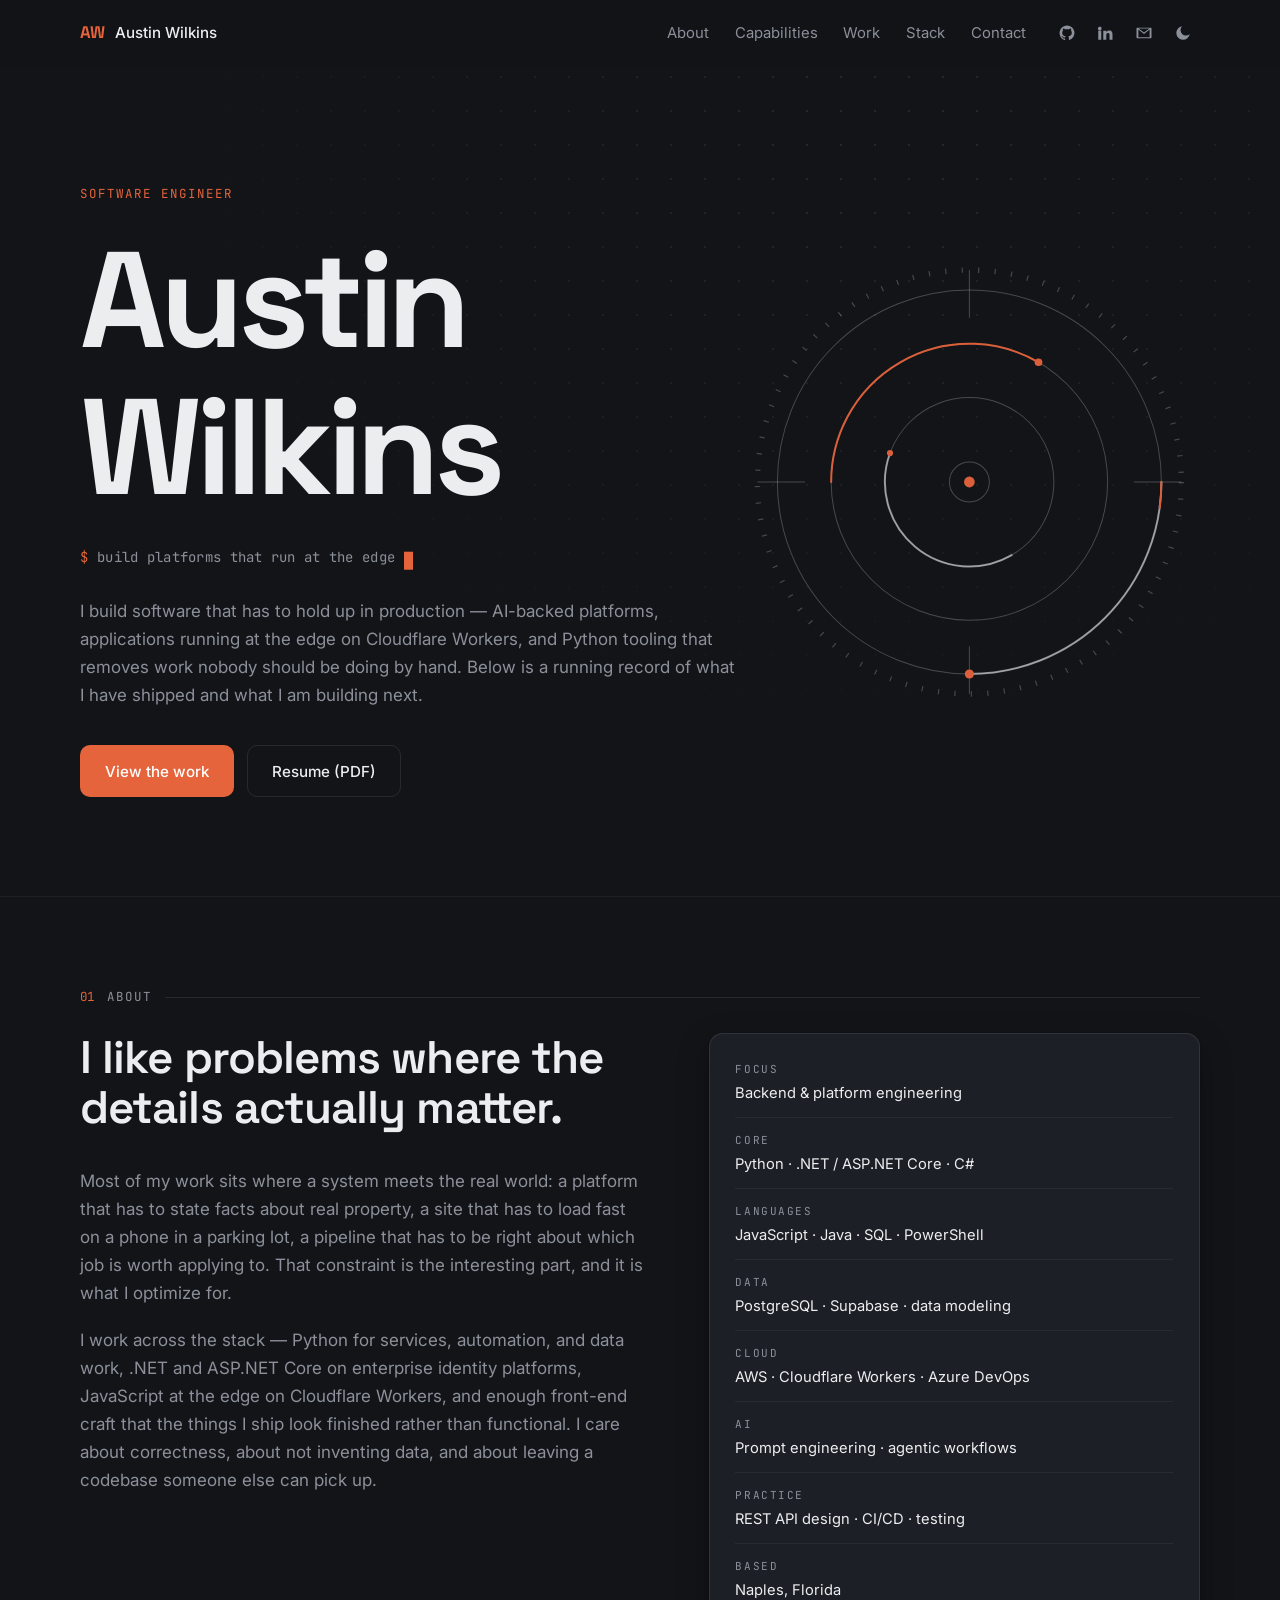
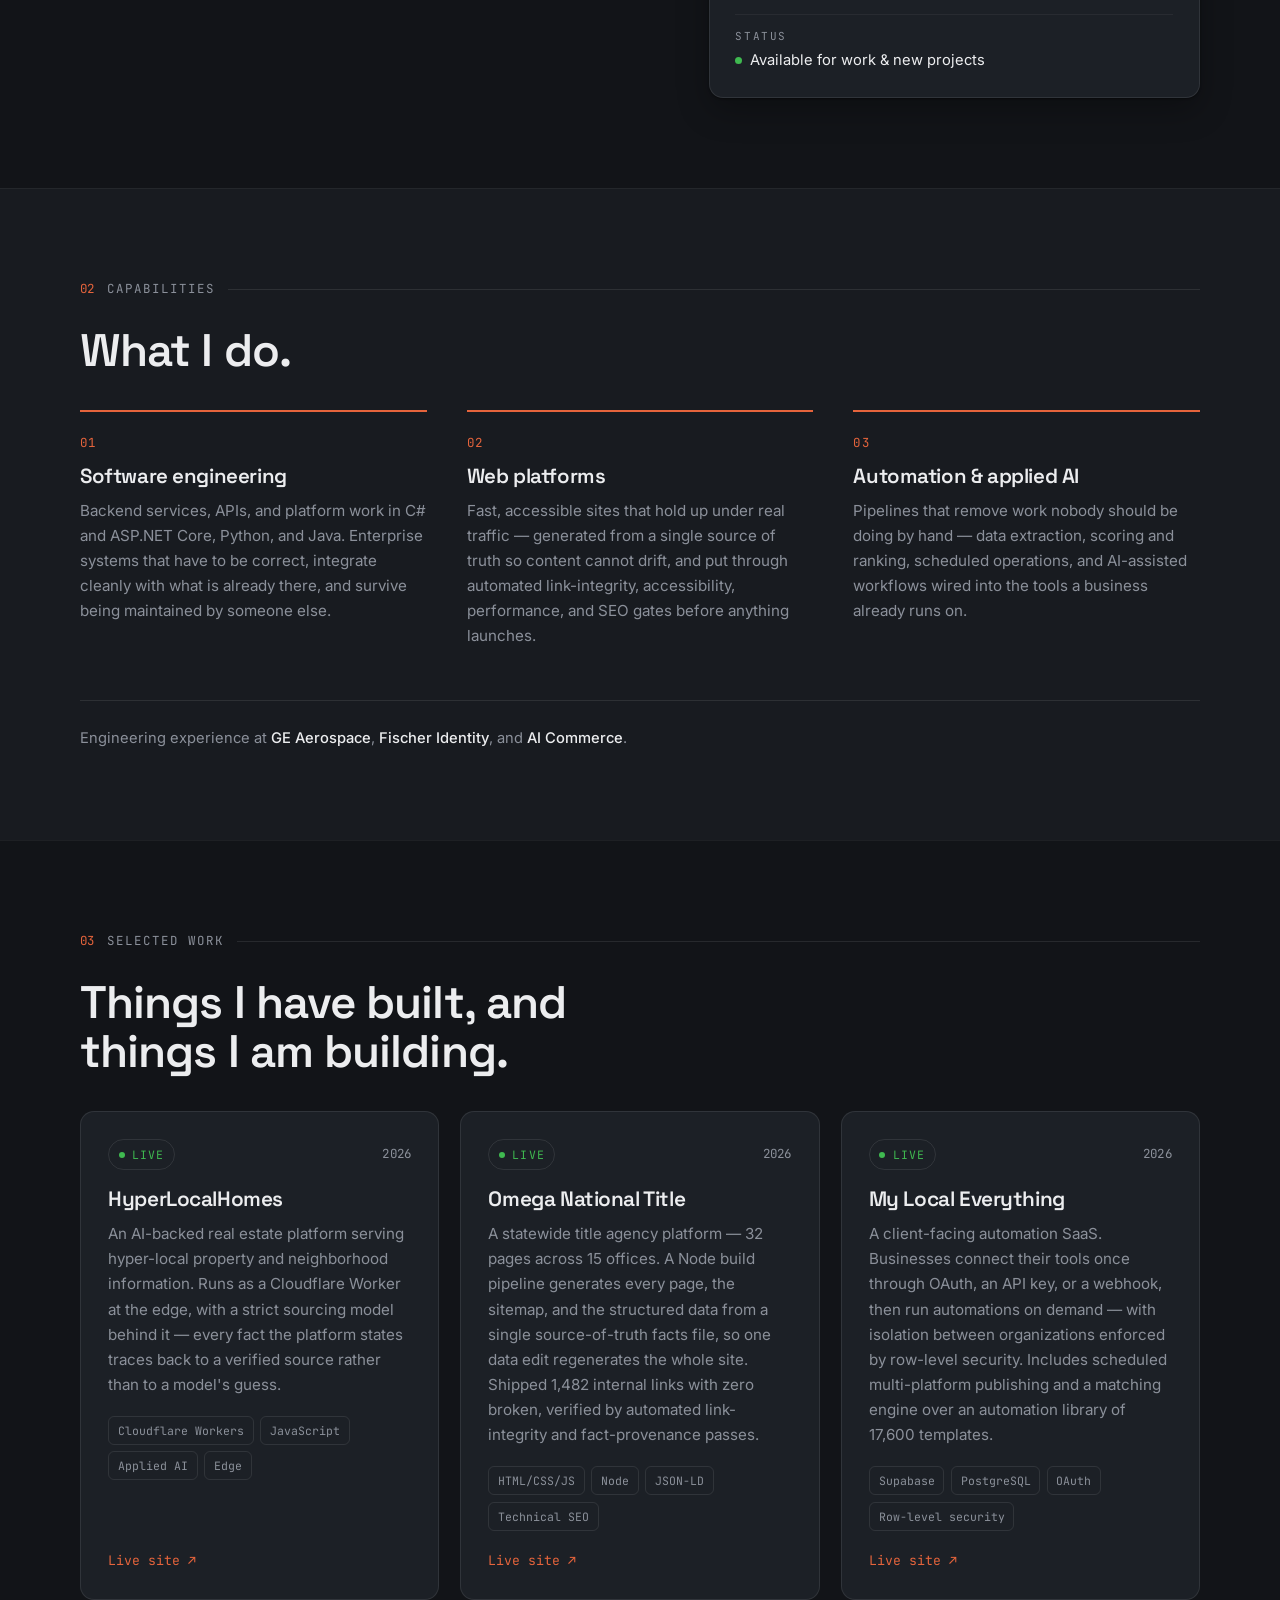
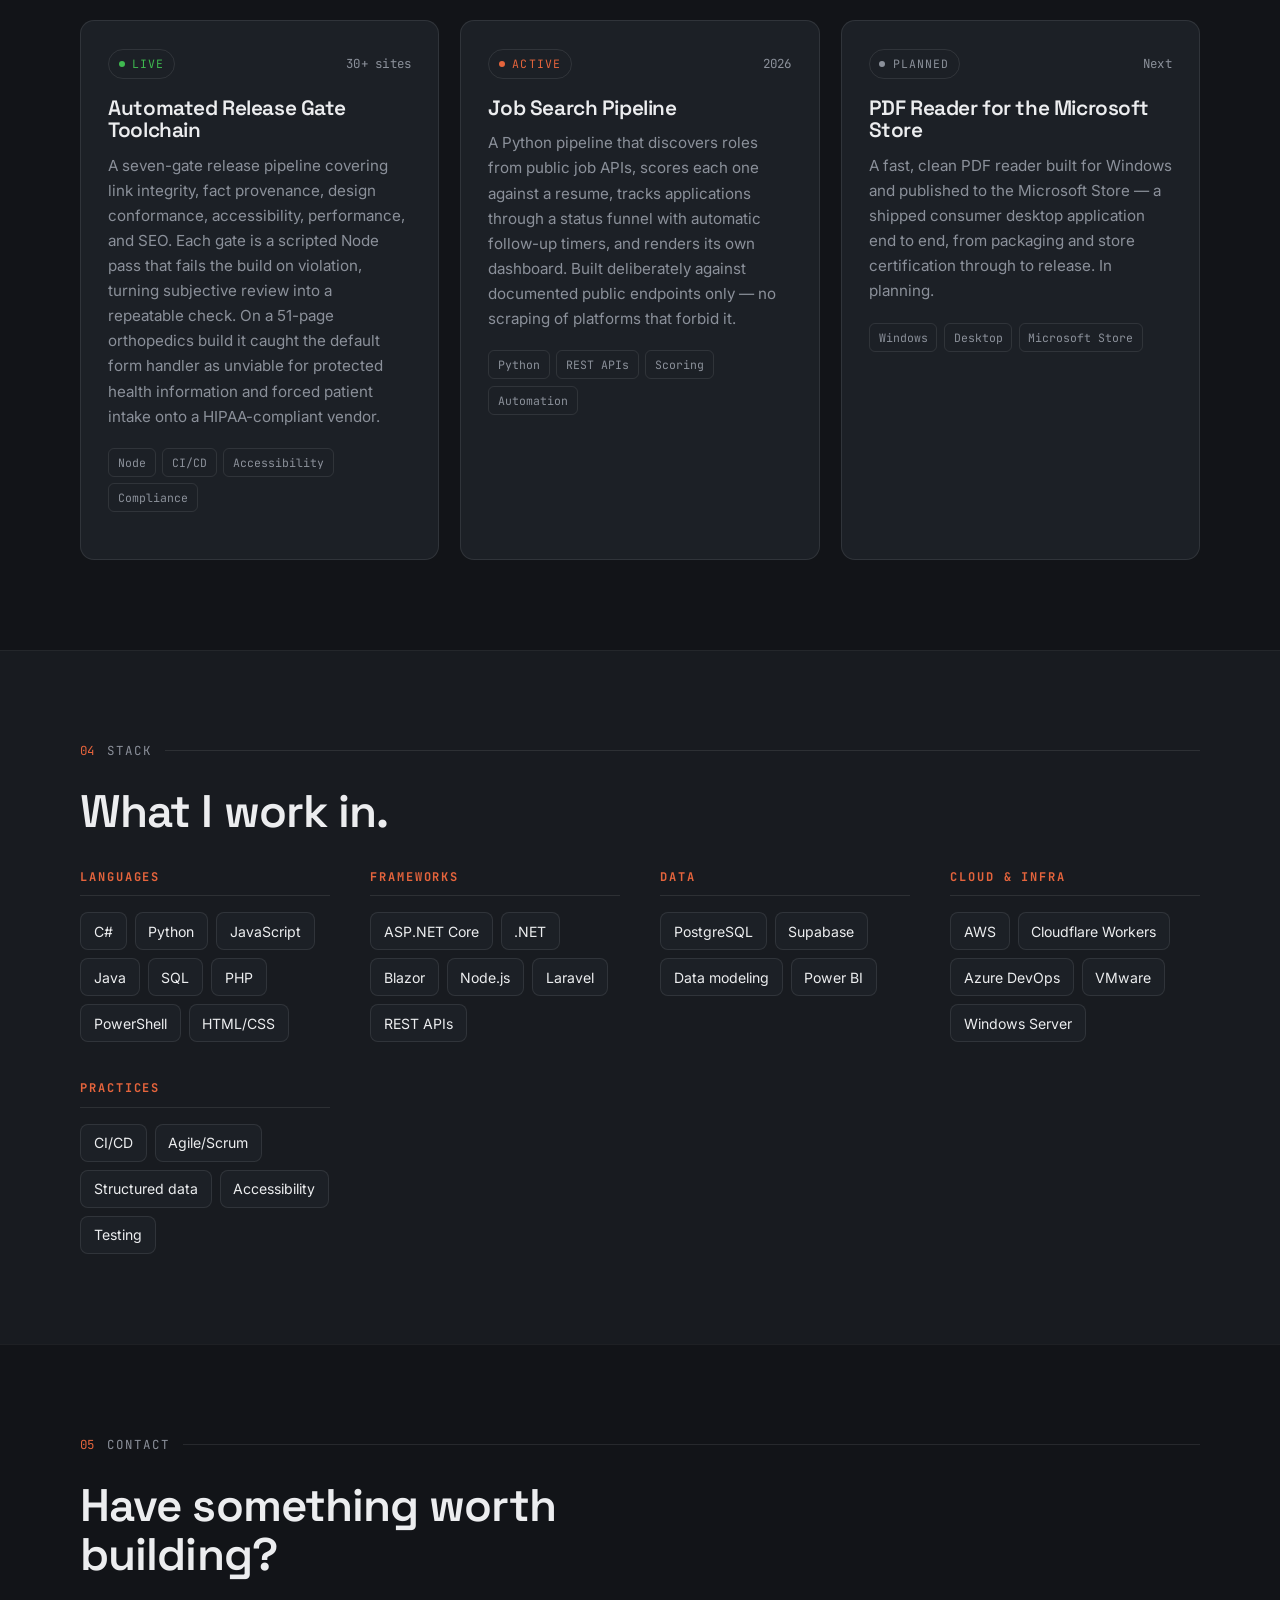
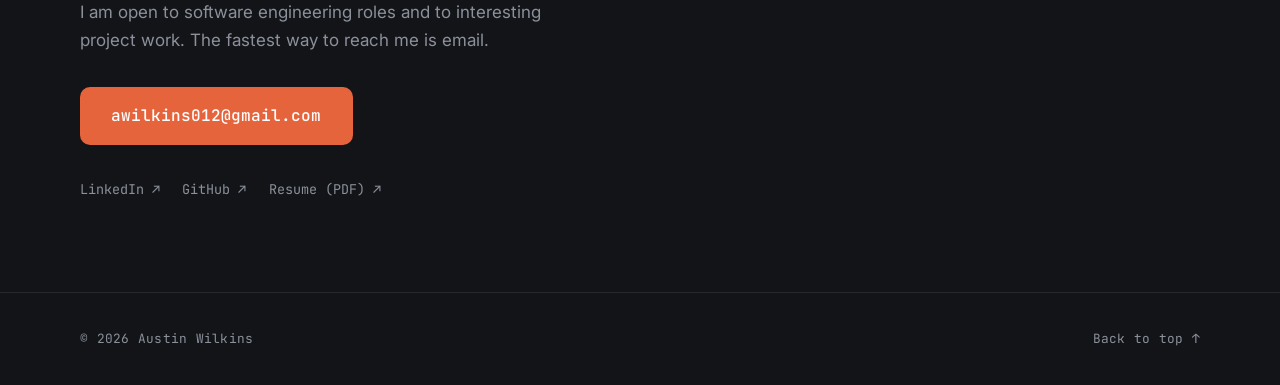
==== index.html @ 3efc20e1 "Expand About panel with skills; lead with Python Panel goes from 5 rows to 9, pulling the highest-si" ====
<!doctype html>
<html lang="en" data-theme="dark">
<head>
<meta charset="utf-8">
<meta name="viewport" content="width=device-width, initial-scale=1">

<title>Austin Wilkins — Software Engineer</title>
<meta name="description" content="Austin Wilkins is a software engineer building AI-backed platforms, edge applications on Cloudflare Workers, and automation tooling in Python. Selected projects and technical background.">
<link rel="canonical" href="https://austinwilkins.dev/">

<meta property="og:type" content="website">
<meta property="og:url" content="https://austinwilkins.dev/">
<meta property="og:title" content="Austin Wilkins — Software Engineer">
<meta property="og:description" content="Software engineer building AI-backed platforms, edge applications, and automation tooling. Selected projects and technical background.">
<meta property="og:image" content="https://austinwilkins.dev/assets/img/og-card.png">
<meta name="twitter:card" content="summary_large_image">
<meta name="twitter:title" content="Austin Wilkins — Software Engineer">
<meta name="twitter:description" content="Software engineer building AI-backed platforms, edge applications, and automation tooling.">
<meta name="twitter:image" content="https://austinwilkins.dev/assets/img/og-card.png">

<link rel="icon" href="/favicon.svg" type="image/svg+xml">
<meta name="theme-color" content="#121418">

<link rel="preconnect" href="https://fonts.googleapis.com">
<link rel="preconnect" href="https://fonts.gstatic.com" crossorigin>
<link href="https://fonts.googleapis.com/css2?family=Space+Grotesk:wght@500;600;700&family=Inter:wght@400;500&family=JetBrains+Mono:wght@400;500&display=swap" rel="stylesheet">

<link rel="stylesheet" href="assets/css/styles.css">

<!-- set the theme before first paint so there is no flash of the wrong one -->
<script>
(function(){var d=document.documentElement;
/* reveals are opt-in: if this script never runs, all content stays visible */
d.classList.add('js');
try{var t=localStorage.getItem('theme');if(t)d.setAttribute('data-theme',t);}catch(e){}})();
</script>

<script type="application/ld+json">
{
  "@context": "https://schema.org",
  "@graph": [
    {
      "@type": "Person",
      "@id": "https://austinwilkins.dev/#austin",
      "name": "Austin Wilkins",
      "url": "https://austinwilkins.dev/",
      "jobTitle": "Software Engineer",
      "email": "mailto:awilkins012@gmail.com",
      "sameAs": [
        "https://www.linkedin.com/in/austin-r-wilkins/",
        "https://github.com/A-Wilkins"
      ],
      "knowsAbout": [
        "Software Engineering",
        "Python",
        ".NET",
        "ASP.NET Core",
        "C#",
        "Java",
        "JavaScript",
        "Cloudflare Workers",
        "Edge Computing",
        "PostgreSQL",
        "CI/CD",
        "Automation",
        "Applied AI"
      ],
      "alumniOf": {
        "@type": "CollegeOrUniversity",
        "name": "University of Mississippi"
      },
      "worksFor": {
        "@type": "Organization",
        "name": "AI Commerce"
      },
      "address": {
        "@type": "PostalAddress",
        "addressLocality": "Naples",
        "addressRegion": "FL",
        "addressCountry": "US"
      }
    },
    {
      "@type": "WebSite",
      "@id": "https://austinwilkins.dev/#website",
      "url": "https://austinwilkins.dev/",
      "name": "Austin Wilkins",
      "description": "Portfolio and selected projects of Austin Wilkins, software engineer.",
      "publisher": { "@id": "https://austinwilkins.dev/#austin" }
    },
    {
      "@type": "ProfilePage",
      "@id": "https://austinwilkins.dev/#page",
      "url": "https://austinwilkins.dev/",
      "name": "Austin Wilkins — Software Engineer",
      "isPartOf": { "@id": "https://austinwilkins.dev/#website" },
      "about": { "@id": "https://austinwilkins.dev/#austin" }
    }
  ]
}
</script>
</head>

<body>
<a class="skip-link" href="#main">Skip to content</a>

<header class="nav" id="nav">
  <div class="nav__inner wrap">
    <a class="wordmark" href="#top" aria-label="Austin Wilkins, back to top">
      <span class="wordmark__mark">AW</span>
      <span class="wordmark__name">Austin Wilkins</span>
    </a>

    <nav class="nav__links" aria-label="Primary">
      <a href="#about">About</a>
      <a href="#capabilities">Capabilities</a>
      <a href="#work">Work</a>
      <a href="#stack">Stack</a>
      <a href="#contact">Contact</a>
    </nav>

    <div class="nav__actions">
      <a class="iconbtn" href="https://github.com/A-Wilkins" target="_blank" rel="noopener" aria-label="GitHub profile">
        <svg viewBox="0 0 24 24" aria-hidden="true"><path d="M12 2a10 10 0 0 0-3.16 19.49c.5.09.68-.22.68-.48v-1.7c-2.78.6-3.37-1.34-3.37-1.34-.45-1.16-1.1-1.47-1.1-1.47-.91-.62.07-.6.07-.6 1 .07 1.53 1.03 1.53 1.03.9 1.53 2.34 1.09 2.91.83.09-.65.35-1.09.63-1.34-2.22-.25-4.55-1.11-4.55-4.94 0-1.09.39-1.98 1.03-2.68-.1-.25-.45-1.27.1-2.65 0 0 .84-.27 2.75 1.02a9.5 9.5 0 0 1 5 0c1.91-1.29 2.75-1.02 2.75-1.02.55 1.38.2 2.4.1 2.65.64.7 1.03 1.59 1.03 2.68 0 3.84-2.34 4.68-4.57 4.93.36.31.68.92.68 1.85v2.74c0 .27.18.58.69.48A10 10 0 0 0 12 2Z"/></svg>
      </a>
      <a class="iconbtn" href="https://www.linkedin.com/in/austin-r-wilkins/" target="_blank" rel="noopener" aria-label="LinkedIn profile">
        <svg viewBox="0 0 24 24" aria-hidden="true"><path d="M4.98 3.5A2.5 2.5 0 1 0 5 8.5a2.5 2.5 0 0 0-.02-5ZM3 9h4v12H3V9Zm7 0h3.8v1.64h.05A4.17 4.17 0 0 1 17.6 8.7c3.7 0 4.4 2.36 4.4 5.44V21h-4v-5.9c0-1.4-.03-3.22-2-3.22-2 0-2.3 1.53-2.3 3.11V21h-4V9Z"/></svg>
      </a>
      <a class="iconbtn" href="mailto:awilkins012@gmail.com" aria-label="Email Austin">
        <svg viewBox="0 0 24 24" aria-hidden="true"><path d="M3 5h18a1 1 0 0 1 1 1v12a1 1 0 0 1-1 1H3a1 1 0 0 1-1-1V6a1 1 0 0 1 1-1Zm9 8.2L4.5 7.3v10.2h15V7.3L12 13.2Zm0-1.9 7.2-5.3H4.8L12 11.3Z"/></svg>
      </a>
      <button class="iconbtn iconbtn--toggle" id="theme-toggle" type="button" aria-label="Switch to light theme">
        <svg class="icon-moon" viewBox="0 0 24 24" aria-hidden="true"><path d="M21 13.2A9 9 0 1 1 10.8 3a7 7 0 0 0 10.2 10.2Z"/></svg>
        <svg class="icon-sun" viewBox="0 0 24 24" aria-hidden="true"><path d="M12 17a5 5 0 1 1 0-10 5 5 0 0 1 0 10Zm0-13.5a1 1 0 0 1 1 1V6a1 1 0 1 1-2 0V4.5a1 1 0 0 1 1-1Zm0 15a1 1 0 0 1 1 1V21a1 1 0 1 1-2 0v-1.5a1 1 0 0 1 1-1ZM3.5 12a1 1 0 0 1 1-1H6a1 1 0 1 1 0 2H4.5a1 1 0 0 1-1-1Zm15 0a1 1 0 0 1 1-1H21a1 1 0 1 1 0 2h-1.5a1 1 0 0 1-1-1ZM5.6 5.6a1 1 0 0 1 1.4 0l1.1 1.1a1 1 0 0 1-1.4 1.4L5.6 7a1 1 0 0 1 0-1.4Zm10.3 10.3a1 1 0 0 1 1.4 0l1.1 1.1a1 1 0 0 1-1.4 1.4l-1.1-1.1a1 1 0 0 1 0-1.4Zm2.5-10.3a1 1 0 0 1 0 1.4L17.3 8.1a1 1 0 1 1-1.4-1.4L17 5.6a1 1 0 0 1 1.4 0ZM8.1 15.9a1 1 0 0 1 0 1.4L7 18.4A1 1 0 0 1 5.6 17l1.1-1.1a1 1 0 0 1 1.4 0Z"/></svg>
      </button>
    </div>
  </div>
</header>

<main id="main">

  <!-- ============================= HERO ============================= -->
  <section class="hero" id="top">
    <div class="hero__grid" aria-hidden="true"></div>

    <!-- Signature hero graphic: concentric orbits with a pulse travelling the outer
         ring. Pure SVG + CSS, no library. Decorative only, hidden from assistive tech. -->
    <div class="hero__art" aria-hidden="true">
      <svg viewBox="0 0 600 600" xmlns="http://www.w3.org/2000/svg">
        <circle class="art-ticks" cx="300" cy="300" r="276"/>

        <circle class="art-ring" cx="300" cy="300" r="250"/>
        <circle class="art-ring" cx="300" cy="300" r="180"/>
        <circle class="art-ring" cx="300" cy="300" r="110"/>

        <line class="art-ring" x1="300" y1="24"  x2="300" y2="86"/>
        <line class="art-ring" x1="300" y1="514" x2="300" y2="576"/>
        <line class="art-ring" x1="24"  y1="300" x2="86"  y2="300"/>
        <line class="art-ring" x1="514" y1="300" x2="576" y2="300"/>

        <g class="art-spin art-spin--slow">
          <path class="art-arc art-arc--dim" d="M 550 300 A 250 250 0 0 1 300 550"/>
          <circle class="art-node" cx="300" cy="550" r="6"/>
        </g>

        <g class="art-spin art-spin--rev">
          <path class="art-arc art-arc--accent" d="M 120 300 A 180 180 0 0 1 390 144.12"/>
          <circle class="art-node" cx="390" cy="144.12" r="5"/>
        </g>

        <g class="art-spin art-spin--fast">
          <path class="art-arc art-arc--dim" d="M 355 395.26 A 110 110 0 0 1 196.63 262.38"/>
          <circle class="art-node" cx="196.63" cy="262.38" r="4"/>
        </g>

        <circle class="art-pulse" cx="300" cy="300" r="250"/>

        <circle class="art-core-ring" cx="300" cy="300" r="26"/>
        <circle class="art-core" cx="300" cy="300" r="7"/>
      </svg>
    </div>
    <div class="wrap hero__inner">
      <p class="eyebrow reveal">Software Engineer</p>

      <h1 class="hero__title reveal">
        Austin<br>Wilkins
      </h1>

      <p class="hero__line reveal">
        <span class="mono hero__prompt">$</span>
        <span class="mono" id="typewriter" aria-live="polite"></span><span class="caret" aria-hidden="true"></span>
      </p>

      <p class="hero__blurb reveal">
        I build software that has to hold up in production — AI-backed platforms, applications
        running at the edge on Cloudflare Workers, and Python tooling that removes work nobody
        should be doing by hand. Below is a running record of what I have shipped and what I am
        building next.
      </p>

      <div class="hero__cta reveal">
        <a class="btn btn--primary" href="#work">View the work</a>
        <!-- TODO: drop your resume PDF at resume/austin-wilkins-resume.pdf -->
        <a class="btn btn--ghost" href="resume/austin-wilkins-resume.pdf">Resume (PDF)</a>
      </div>
    </div>
  </section>

  <!-- ============================= ABOUT ============================= -->
  <section class="section" id="about">
    <div class="wrap">
      <p class="section__label"><span class="mono">01</span> About</p>

      <div class="about">
        <div class="about__body reveal">
          <h2 class="section__title">I like problems where the details actually matter.</h2>
          <p>
            Most of my work sits where a system meets the real world: a platform that has to
            state facts about real property, a site that has to load fast on a phone in a parking
            lot, a pipeline that has to be right about which job is worth applying to. That
            constraint is the interesting part, and it is what I optimize for.
          </p>
          <p>
            I work across the stack — Python for services, automation, and data work, .NET and
            ASP.NET Core on enterprise identity platforms, JavaScript at the edge on Cloudflare
            Workers, and enough front-end craft that the things I ship look finished rather than
            functional. I care about correctness, about not inventing data, and about leaving a
            codebase someone else can pick up.
          </p>
        </div>

        <aside class="about__facts reveal">
          <dl>
            <div><dt class="mono">Focus</dt><dd>Backend &amp; platform engineering</dd></div>
            <div><dt class="mono">Core</dt><dd>Python · .NET / ASP.NET Core · C#</dd></div>
            <div><dt class="mono">Languages</dt><dd>JavaScript · Java · SQL · PowerShell</dd></div>
            <div><dt class="mono">Data</dt><dd>PostgreSQL · Supabase · data modeling</dd></div>
            <div><dt class="mono">Cloud</dt><dd>AWS · Cloudflare Workers · Azure DevOps</dd></div>
            <div><dt class="mono">AI</dt><dd>Prompt engineering · agentic workflows</dd></div>
            <div><dt class="mono">Practice</dt><dd>REST API design · CI/CD · testing</dd></div>
            <div><dt class="mono">Based</dt><dd>Naples, Florida</dd></div>
            <div><dt class="mono">Status</dt><dd><span class="dot"></span>Available for work &amp; new projects</dd></div>
          </dl>
        </aside>
      </div>
    </div>
  </section>

  <!-- ============================= CAPABILITIES ============================= -->
  <section class="section section--alt" id="capabilities">
    <div class="wrap">
      <p class="section__label"><span class="mono">02</span> Capabilities</p>
      <h2 class="section__title reveal">What I do.</h2>

      <div class="caps">
        <article class="cap reveal">
          <p class="mono cap__num">01</p>
          <h3 class="cap__title">Software engineering</h3>
          <p class="cap__desc">
            Backend services, APIs, and platform work in C# and ASP.NET Core, Python, and Java.
            Enterprise systems that have to be correct, integrate cleanly with what is already
            there, and survive being maintained by someone else.
          </p>
        </article>

        <article class="cap reveal">
          <p class="mono cap__num">02</p>
          <h3 class="cap__title">Web platforms</h3>
          <p class="cap__desc">
            Fast, accessible sites that hold up under real traffic — generated from a single
            source of truth so content cannot drift, and put through automated link-integrity,
            accessibility, performance, and SEO gates before anything launches.
          </p>
        </article>

        <article class="cap reveal">
          <p class="mono cap__num">03</p>
          <h3 class="cap__title">Automation &amp; applied AI</h3>
          <p class="cap__desc">
            Pipelines that remove work nobody should be doing by hand — data extraction, scoring
            and ranking, scheduled operations, and AI-assisted workflows wired into the tools a
            business already runs on.
          </p>
        </article>
      </div>

      <p class="cred reveal">
        Engineering experience at
        <strong>GE Aerospace</strong>, <strong>Fischer Identity</strong>, and
        <strong>AI Commerce</strong>.
      </p>
    </div>
  </section>

  <!-- ============================= WORK ============================= -->
  <section class="section" id="work">
    <div class="wrap">
      <p class="section__label"><span class="mono">03</span> Selected work</p>
      <h2 class="section__title reveal">Things I have built, and things I am building.</h2>

      <!--
        ADDING A PROJECT
        ----------------
        Copy one <article class="card"> block below and edit it. Nothing else to update.
        status values: is-live | is-progress | is-planned
        Delete the <a class="card__link"> lines for any link you do not have yet.
      -->
      <div class="cards">

        <article class="card reveal">
          <header class="card__head">
            <span class="status is-live"><span class="status__dot"></span>Live</span>
            <span class="mono card__year">2026</span>
          </header>
          <h3 class="card__title">HyperLocalHomes</h3>
          <p class="card__desc">
            An AI-backed real estate platform serving hyper-local property and neighborhood
            information. Runs as a Cloudflare Worker at the edge, with a strict sourcing model
            behind it — every fact the platform states traces back to a verified source rather
            than to a model's guess.
          </p>
          <ul class="tags">
            <li>Cloudflare Workers</li><li>JavaScript</li><li>Applied AI</li><li>Edge</li>
          </ul>
          <div class="card__links">
            <!-- TODO: add the live URL -->
            <a class="card__link" href="#" aria-label="HyperLocalHomes, live site">Live site ↗</a>
          </div>
        </article>

        <article class="card reveal">
          <header class="card__head">
            <span class="status is-live"><span class="status__dot"></span>Live</span>
            <span class="mono card__year">2026</span>
          </header>
          <h3 class="card__title">Omega National Title</h3>
          <p class="card__desc">
            A statewide title agency platform — 32 pages across 15 offices. A Node build pipeline
            generates every page, the sitemap, and the structured data from a single
            source-of-truth facts file, so one data edit regenerates the whole site. Shipped
            1,482 internal links with zero broken, verified by automated link-integrity and
            fact-provenance passes.
          </p>
          <ul class="tags">
            <li>HTML/CSS/JS</li><li>Node</li><li>JSON-LD</li><li>Technical SEO</li>
          </ul>
          <div class="card__links">
            <!-- TODO: add the live URL -->
            <a class="card__link" href="#" aria-label="Omega National Title, live site">Live site ↗</a>
          </div>
        </article>

        <article class="card reveal">
          <header class="card__head">
            <span class="status is-live"><span class="status__dot"></span>Live</span>
            <span class="mono card__year">2026</span>
          </header>
          <h3 class="card__title">My Local Everything</h3>
          <p class="card__desc">
            A client-facing automation SaaS. Businesses connect their tools once through OAuth,
            an API key, or a webhook, then run automations on demand — with isolation between
            organizations enforced by row-level security. Includes scheduled multi-platform
            publishing and a matching engine over an automation library of 17,600 templates.
          </p>
          <ul class="tags">
            <li>Supabase</li><li>PostgreSQL</li><li>OAuth</li><li>Row-level security</li>
          </ul>
          <div class="card__links">
            <!-- TODO: add the live URL -->
            <a class="card__link" href="#" aria-label="My Local Everything, live site">Live site ↗</a>
          </div>
        </article>

        <article class="card reveal">
          <header class="card__head">
            <span class="status is-live"><span class="status__dot"></span>Live</span>
            <span class="mono card__year">30+ sites</span>
          </header>
          <h3 class="card__title">Automated Release Gate Toolchain</h3>
          <p class="card__desc">
            A seven-gate release pipeline covering link integrity, fact provenance, design
            conformance, accessibility, performance, and SEO. Each gate is a scripted Node pass
            that fails the build on violation, turning subjective review into a repeatable check.
            On a 51-page orthopedics build it caught the default form handler as unviable for
            protected health information and forced patient intake onto a HIPAA-compliant vendor.
          </p>
          <ul class="tags">
            <li>Node</li><li>CI/CD</li><li>Accessibility</li><li>Compliance</li>
          </ul>
          <div class="card__links"></div>
        </article>

        <article class="card reveal">
          <header class="card__head">
            <span class="status is-progress"><span class="status__dot"></span>Active</span>
            <span class="mono card__year">2026</span>
          </header>
          <h3 class="card__title">Job Search Pipeline</h3>
          <p class="card__desc">
            A Python pipeline that discovers roles from public job APIs, scores each one against
            a resume, tracks applications through a status funnel with automatic follow-up
            timers, and renders its own dashboard. Built deliberately against documented public
            endpoints only — no scraping of platforms that forbid it.
          </p>
          <ul class="tags">
            <li>Python</li><li>REST APIs</li><li>Scoring</li><li>Automation</li>
          </ul>
          <div class="card__links">
            <!-- TODO: add repo link if you make it public -->
          </div>
        </article>

        <article class="card reveal">
          <header class="card__head">
            <span class="status is-planned"><span class="status__dot"></span>Planned</span>
            <span class="mono card__year">Next</span>
          </header>
          <h3 class="card__title">PDF Reader for the Microsoft Store</h3>
          <p class="card__desc">
            A fast, clean PDF reader built for Windows and published to the Microsoft Store —
            a shipped consumer desktop application end to end, from packaging and store
            certification through to release. In planning.
          </p>
          <ul class="tags">
            <li>Windows</li><li>Desktop</li><li>Microsoft Store</li>
          </ul>
          <div class="card__links"></div>
        </article>

      </div>
    </div>
  </section>

  <!-- ============================= STACK ============================= -->
  <section class="section section--alt" id="stack">
    <div class="wrap">
      <p class="section__label"><span class="mono">04</span> Stack</p>
      <h2 class="section__title reveal">What I work in.</h2>

      <div class="stack">
        <div class="stack__group reveal">
          <h3 class="mono stack__head">Languages</h3>
          <ul class="chips"><li>C#</li><li>Python</li><li>JavaScript</li><li>Java</li><li>SQL</li><li>PHP</li><li>PowerShell</li><li>HTML/CSS</li></ul>
        </div>
        <div class="stack__group reveal">
          <h3 class="mono stack__head">Frameworks</h3>
          <ul class="chips"><li>ASP.NET Core</li><li>.NET</li><li>Blazor</li><li>Node.js</li><li>Laravel</li><li>REST APIs</li></ul>
        </div>
        <div class="stack__group reveal">
          <h3 class="mono stack__head">Data</h3>
          <ul class="chips"><li>PostgreSQL</li><li>Supabase</li><li>Data modeling</li><li>Power BI</li></ul>
        </div>
        <div class="stack__group reveal">
          <h3 class="mono stack__head">Cloud &amp; Infra</h3>
          <ul class="chips"><li>AWS</li><li>Cloudflare Workers</li><li>Azure DevOps</li><li>VMware</li><li>Windows Server</li></ul>
        </div>
        <div class="stack__group reveal">
          <h3 class="mono stack__head">Practices</h3>
          <ul class="chips"><li>CI/CD</li><li>Agile/Scrum</li><li>Structured data</li><li>Accessibility</li><li>Testing</li></ul>
        </div>
      </div>
    </div>
  </section>

  <!-- ============================= CONTACT ============================= -->
  <section class="section" id="contact">
    <div class="wrap">
      <p class="section__label"><span class="mono">05</span> Contact</p>
      <div class="contact reveal">
        <h2 class="section__title contact__title">Have something worth building?</h2>
        <p class="contact__blurb">
          I am open to software engineering roles and to interesting project work. The fastest
          way to reach me is email.
        </p>
        <a class="btn btn--primary btn--lg" href="mailto:awilkins012@gmail.com">awilkins012@gmail.com</a>

        <!-- repeated here because the header icons are hidden on small screens -->
        <ul class="contact__links">
          <li><a href="https://www.linkedin.com/in/austin-r-wilkins/" target="_blank" rel="noopener">LinkedIn ↗</a></li>
          <li><a href="https://github.com/A-Wilkins" target="_blank" rel="noopener">GitHub ↗</a></li>
          <li><a href="resume/austin-wilkins-resume.pdf">Resume (PDF) ↗</a></li>
        </ul>
      </div>
    </div>
  </section>

</main>

<footer class="footer">
  <div class="wrap footer__inner">
    <p class="mono footer__copy">© <span id="year">2026</span> Austin Wilkins</p>
    <a class="mono footer__top" href="#top">Back to top ↑</a>
  </div>
</footer>

<script src="assets/js/main.js"></script>
</body>
</html>
---- assets/css/styles.css ----
/* =========================================================================
   austinwilkins.dev — design system
   Everything themeable lives in :root. Change a token, the site follows.
   ========================================================================= */

:root {
  /* dark is the default theme */
  --bg:        #121418;
  --bg-alt:    #181b20;
  --surface:   #1c2026;
  --text:      #ecedef;
  --muted:     #8b909a;
  --accent:    #e5643c;
  --accent-dim:#f08a68;
  --line:      rgba(255,255,255,.09);
  --line-soft: rgba(255,255,255,.05);
  --art-line:  rgba(255,255,255,.24);
  --art-arc:   rgba(255,255,255,.55);
  --shadow:    0 1px 2px rgba(0,0,0,.4), 0 12px 32px rgba(0,0,0,.28);

  --font-display: "Space Grotesk", ui-sans-serif, system-ui, sans-serif;
  --font-body:    "Inter", ui-sans-serif, system-ui, -apple-system, sans-serif;
  --font-mono:    "JetBrains Mono", ui-monospace, "SF Mono", Menlo, monospace;

  --wrap: 1120px;
  --radius: 14px;
  --ease: cubic-bezier(.22,.61,.36,1);
  --dur: .45s;
}

[data-theme="light"] {
  --bg:        #faf9f7;
  --bg-alt:    #f2f0ec;
  --surface:   #ffffff;
  --text:      #14161a;
  --muted:     #5c626c;
  --accent:    #c84a26;
  --accent-dim:#a83c1d;
  --line:      rgba(0,0,0,.11);
  --line-soft: rgba(0,0,0,.06);
  --art-line:  rgba(0,0,0,.24);
  --art-arc:   rgba(0,0,0,.55);
  --shadow:    0 1px 2px rgba(0,0,0,.05), 0 12px 32px rgba(0,0,0,.07);
}

/* ---------- base ---------- */
*, *::before, *::after { box-sizing: border-box; }

html { scroll-behavior: smooth; }
@media (prefers-reduced-motion: reduce) { html { scroll-behavior: auto; } }

body {
  margin: 0;
  background: var(--bg);
  color: var(--text);
  font-family: var(--font-body);
  font-size: 17px;
  line-height: 1.65;
  -webkit-font-smoothing: antialiased;
  transition: background-color .3s var(--ease), color .3s var(--ease);
}

h1, h2, h3 { font-family: var(--font-display); line-height: 1.08; margin: 0; letter-spacing: -.02em; }
p { margin: 0 0 1.1em; }
a { color: inherit; }
svg { width: 100%; height: 100%; fill: currentColor; display: block; }
ul { list-style: none; margin: 0; padding: 0; }

.wrap { width: min(100% - 2.5rem, var(--wrap)); margin-inline: auto; }
.mono { font-family: var(--font-mono); font-size: .82em; letter-spacing: .02em; }

.skip-link {
  position: absolute; left: -9999px; top: 0; z-index: 100;
  background: var(--accent); color: #fff; padding: .7rem 1.1rem; border-radius: 0 0 8px 0;
}
.skip-link:focus { left: 0; }

:focus-visible {
  outline: 2px solid var(--accent);
  outline-offset: 3px;
  border-radius: 4px;
}

/* ---------- nav ---------- */
.nav {
  position: sticky; top: 0; z-index: 50;
  background: color-mix(in srgb, var(--bg) 82%, transparent);
  backdrop-filter: saturate(180%) blur(14px);
  border-bottom: 1px solid transparent;
  transition: border-color .3s var(--ease), background-color .3s var(--ease);
}
.nav.is-stuck { border-bottom-color: var(--line); }
.nav__inner { display: flex; align-items: center; gap: 1.5rem; height: 66px; }

.wordmark { display: flex; align-items: baseline; gap: .6rem; text-decoration: none; margin-right: auto; }
.wordmark__mark {
  font-family: var(--font-display); font-weight: 700; font-size: 1.05rem;
  letter-spacing: -.03em; color: var(--accent);
}
.wordmark__name { font-size: .95rem; font-weight: 500; }

.nav__links { display: flex; gap: 1.6rem; }
.nav__links a {
  text-decoration: none; font-size: .93rem; color: var(--muted);
  transition: color .2s var(--ease); position: relative;
}
.nav__links a:hover, .nav__links a.is-active { color: var(--text); }
.nav__links a.is-active::after {
  content: ""; position: absolute; left: 0; right: 0; bottom: -6px;
  height: 1.5px; background: var(--accent);
}

.nav__actions { display: flex; align-items: center; gap: .3rem; }
.iconbtn {
  width: 34px; height: 34px; padding: 8px; border-radius: 8px;
  color: var(--muted); background: none; border: 0; cursor: pointer;
  display: grid; place-items: center;
  transition: color .2s var(--ease), background-color .2s var(--ease);
}
.iconbtn:hover { color: var(--text); background: var(--line-soft); }
.iconbtn--toggle .icon-sun { display: none; }
[data-theme="light"] .iconbtn--toggle .icon-sun { display: block; }
[data-theme="light"] .iconbtn--toggle .icon-moon { display: none; }

/* On small screens keep the section links — navigation matters more than the
   social icons, which repeat in the contact section and the footer anyway. */
@media (max-width: 720px) {
  .wordmark__name { display: none; }
  .nav__inner { gap: .75rem; }
  .nav__links { gap: 1rem; margin-left: auto; }
  .nav__links a { font-size: .85rem; }
  .nav__actions .iconbtn:not(.iconbtn--toggle) { display: none; }
}
@media (max-width: 380px) {
  .nav__links { gap: .8rem; }
  .nav__links a { font-size: .8rem; }
}

/* ---------- hero ---------- */
.hero { position: relative; padding: clamp(4rem, 13vh, 8rem) 0 clamp(4rem, 11vh, 7rem); overflow: hidden; }

/* the one ambient effect: a slow-drifting dot grid, pure CSS */
.hero__grid {
  position: absolute; inset: -50% -10% auto -10%; height: 200%;
  background-image: radial-gradient(circle, var(--line) 1px, transparent 1px);
  background-size: 34px 34px;
  mask-image: radial-gradient(ellipse 70% 55% at 65% 30%, #000 0%, transparent 72%);
  -webkit-mask-image: radial-gradient(ellipse 70% 55% at 65% 30%, #000 0%, transparent 72%);
  animation: drift 34s linear infinite;
  pointer-events: none;
}
@keyframes drift { to { transform: translate3d(34px, 34px, 0); } }
@media (prefers-reduced-motion: reduce) { .hero__grid { animation: none; } }

.hero__inner { position: relative; }

/* ---------- hero signature graphic ---------- */
.hero__art {
  position: absolute; top: 50%;
  /* align the art's right edge to the content column, never off-screen */
  right: max(1.5rem, calc((100vw - var(--wrap)) / 2));
  width: min(36vw, 470px); aspect-ratio: 1;
  translate: 0 -50%;
  pointer-events: none;
  opacity: .95;
}
.hero__art svg { width: 100%; height: 100%; overflow: visible; }

.art-ring, .art-arc, .art-pulse, .art-core-ring {
  fill: none;
  vector-effect: non-scaling-stroke;
}
.art-ring      { stroke: var(--art-line); stroke-width: 1; }
.art-ticks     { fill: none; stroke: var(--art-line); stroke-width: 7; stroke-dasharray: 1.5 20; }
.art-core-ring { stroke: var(--art-line); stroke-width: 1; }

.art-arc { stroke-width: 2; stroke-linecap: round; }
.art-arc--accent { stroke: var(--accent); }
.art-arc--dim    { stroke: var(--art-arc); }

.art-node { fill: var(--accent); }
.art-core { fill: var(--accent); }

/* a short dash that travels around the outer ring — circumference ≈ 1570.8 */
.art-pulse {
  stroke: var(--accent); stroke-width: 2; stroke-linecap: round;
  stroke-dasharray: 26 1544.8;
  animation: art-travel 7s linear infinite;
}
@keyframes art-travel { to { stroke-dashoffset: -1570.8; } }

/* rotating groups — transform-box keeps the origin on the viewBox centre */
.art-spin { transform-origin: 300px 300px; transform-box: view-box; }
.art-spin--slow { animation: art-spin 54s linear infinite; }
.art-spin--rev  { animation: art-spin 38s linear infinite reverse; }
.art-spin--fast { animation: art-spin 24s linear infinite; }
@keyframes art-spin { to { transform: rotate(360deg); } }

/* Motion is decorative: hold the composition still rather than remove it. */
@media (prefers-reduced-motion: reduce) {
  .art-spin, .art-pulse { animation: none; }
}

/* Hide below the width where the art would crowd the headline and blurb.
   Measured: at 1000px the art box overlaps the blurb; at 1100px it clears it. */
@media (max-width: 1100px) {
  .hero__art { display: none; }
}

.eyebrow {
  font-family: var(--font-mono); font-size: .78rem; text-transform: uppercase;
  letter-spacing: .16em; color: var(--accent); margin: 0 0 1.4rem;
}

.hero__title {
  font-size: clamp(3.4rem, 12vw, 8.5rem);
  font-weight: 700; letter-spacing: -.045em; margin-bottom: 1.6rem;
}

.hero__line { display: flex; align-items: center; gap: .55rem; margin-bottom: 1.8rem; color: var(--muted); }
.hero__prompt { color: var(--accent); }
.caret {
  display: inline-block; width: 9px; height: 1.05em; background: var(--accent);
  animation: blink 1.1s steps(2, start) infinite; translate: 0 .16em;
}
@keyframes blink { to { opacity: 0; } }
@media (prefers-reduced-motion: reduce) { .caret { animation: none; } }

.hero__blurb { max-width: 60ch; color: var(--muted); font-size: 1.06rem; }

.hero__cta { display: flex; flex-wrap: wrap; gap: .8rem; margin-top: 2.2rem; }

/* ---------- buttons ---------- */
.btn {
  display: inline-flex; align-items: center; justify-content: center;
  padding: .78rem 1.5rem; border-radius: 10px; text-decoration: none;
  font-size: .95rem; font-weight: 500; border: 1px solid transparent;
  transition: transform .3s var(--ease), background-color .3s var(--ease),
              border-color .3s var(--ease), color .3s var(--ease);
}
.btn--primary { background: var(--accent); color: #fff; }
.btn--primary:hover { background: var(--accent-dim); transform: translateY(-2px); }
.btn--ghost { border-color: var(--line); color: var(--text); }
.btn--ghost:hover { border-color: var(--accent); color: var(--accent); transform: translateY(-2px); }
.btn--lg { padding: .95rem 1.9rem; font-size: 1rem; font-family: var(--font-mono); }
@media (prefers-reduced-motion: reduce) { .btn:hover { transform: none; } }

/* ---------- sections ---------- */
.section { padding: clamp(4.5rem, 10vh, 7.5rem) 0; border-top: 1px solid var(--line-soft); }
.section--alt { background: var(--bg-alt); }

.section__label {
  font-family: var(--font-mono); font-size: .78rem; text-transform: uppercase;
  letter-spacing: .16em; color: var(--muted); margin: 0 0 1.6rem;
  display: flex; align-items: center; gap: .8rem;
}
.section__label .mono { color: var(--accent); font-size: 1em; }
.section__label::after { content: ""; flex: 1; height: 1px; background: var(--line); }

.section__title {
  font-size: clamp(1.85rem, 4vw, 2.85rem); font-weight: 600;
  max-width: 20ch; margin-bottom: 2.2rem;
}

/* ---------- about ---------- */
/* Panel carries more rows now, so it gets more of the column. */
.about { display: grid; grid-template-columns: 1.15fr 1fr; gap: clamp(2rem, 5vw, 4rem); align-items: start; }
.about__body p { color: var(--muted); max-width: 62ch; }
.about__body .section__title { max-width: 24ch; }

.about__facts {
  border: 1px solid var(--line); border-radius: var(--radius);
  padding: 1.6rem; background: var(--surface); box-shadow: var(--shadow);
}
.about__facts dl { margin: 0; display: grid; gap: 0; }
.about__facts dl > div { padding: .8rem 0; border-bottom: 1px solid var(--line-soft); }
.about__facts dl > div:first-child { padding-top: 0; }
.about__facts dl > div:last-child { padding-bottom: 0; border-bottom: 0; }
.about__facts dt {
  font-size: .69rem; text-transform: uppercase; letter-spacing: .14em;
  color: var(--muted); margin-bottom: .3rem;
}
.about__facts dd { margin: 0; font-size: .92rem; line-height: 1.45; }
.dot {
  display: inline-block; width: 7px; height: 7px; border-radius: 50%;
  background: #3fb950; margin-right: .5rem; translate: 0 -1px;
}

@media (max-width: 860px) { .about { grid-template-columns: 1fr; } }

/* ---------- capabilities ---------- */
.caps { display: grid; grid-template-columns: repeat(auto-fit, minmax(280px, 1fr)); gap: 2.5rem; }
.cap { border-top: 2px solid var(--accent); padding-top: 1.3rem; }
.cap__num { color: var(--accent); font-size: .78rem; margin: 0 0 .7rem; letter-spacing: .12em; }
.cap__title { font-size: 1.28rem; font-weight: 600; margin-bottom: .7rem; }
.cap__desc { color: var(--muted); font-size: .95rem; margin: 0; }

.cred {
  margin: 3.2rem 0 0; padding-top: 1.6rem; border-top: 1px solid var(--line);
  color: var(--muted); font-size: .92rem;
}
.cred strong { color: var(--text); font-weight: 500; }

/* ---------- project cards ---------- */
.cards { display: grid; grid-template-columns: repeat(auto-fit, minmax(320px, 1fr)); gap: 1.3rem; }

.card {
  position: relative; display: flex; flex-direction: column;
  padding: 1.7rem; border: 1px solid var(--line); border-radius: var(--radius);
  background: var(--surface);
  transition: transform .35s var(--ease), border-color .35s var(--ease), box-shadow .35s var(--ease);
}
.card:hover { transform: translateY(-4px); border-color: color-mix(in srgb, var(--accent) 45%, var(--line)); box-shadow: var(--shadow); }
@media (prefers-reduced-motion: reduce) { .card:hover { transform: none; } }

.card__head { display: flex; align-items: center; justify-content: space-between; margin-bottom: 1.1rem; }
.card__year { color: var(--muted); font-size: .78rem; }

.status {
  display: inline-flex; align-items: center; gap: .45rem;
  font-family: var(--font-mono); font-size: .72rem; text-transform: uppercase;
  letter-spacing: .1em; padding: .3rem .6rem; border-radius: 100px;
  border: 1px solid var(--line);
}
.status__dot { width: 6px; height: 6px; border-radius: 50%; background: currentColor; }
.is-live     { color: #3fb950; }
.is-progress { color: var(--accent); }
.is-planned  { color: var(--muted); }

.card__title { font-size: 1.3rem; font-weight: 600; margin-bottom: .7rem; }
.card__desc { color: var(--muted); font-size: .95rem; margin-bottom: 1.2rem; }

.tags { display: flex; flex-wrap: wrap; gap: .4rem; margin-bottom: 1.2rem; }
.tags li {
  font-family: var(--font-mono); font-size: .72rem; color: var(--muted);
  padding: .25rem .55rem; border: 1px solid var(--line); border-radius: 6px;
}

.card__links { margin-top: auto; display: flex; gap: 1.2rem; }
.card__link {
  font-family: var(--font-mono); font-size: .82rem; color: var(--accent);
  text-decoration: none; transition: opacity .2s var(--ease);
}
.card__link:hover { opacity: .7; text-decoration: underline; text-underline-offset: 3px; }

/* ---------- stack ---------- */
.stack { display: grid; grid-template-columns: repeat(auto-fit, minmax(240px, 1fr)); gap: 2.5rem; }
.stack__head {
  font-size: .75rem; text-transform: uppercase; letter-spacing: .16em;
  color: var(--accent); margin: 0 0 1rem; padding-bottom: .7rem;
  border-bottom: 1px solid var(--line);
}
.chips { display: flex; flex-wrap: wrap; gap: .5rem; }
.chips li {
  font-size: .88rem; padding: .4rem .8rem; border-radius: 8px;
  background: var(--surface); border: 1px solid var(--line);
  transition: border-color .25s var(--ease), color .25s var(--ease);
}
.chips li:hover { border-color: var(--accent); color: var(--accent); }

/* ---------- contact ---------- */
.contact { max-width: 46ch; }
.contact__title { margin-bottom: 1.2rem; }
.contact__blurb { color: var(--muted); margin-bottom: 2rem; }
.contact__links { display: flex; flex-wrap: wrap; gap: 1.4rem; margin-top: 1.8rem; }
.contact__links a {
  font-family: var(--font-mono); font-size: .84rem; color: var(--muted);
  text-decoration: none; transition: color .2s var(--ease);
}
.contact__links a:hover { color: var(--accent); }

/* ---------- footer ---------- */
.footer { border-top: 1px solid var(--line); padding: 2.2rem 0; }
.footer__inner { display: flex; align-items: center; justify-content: space-between; gap: 1rem; }
.footer__copy { color: var(--muted); margin: 0; font-size: .8rem; }
.footer__top { color: var(--muted); text-decoration: none; font-size: .8rem; transition: color .2s var(--ease); }
.footer__top:hover { color: var(--accent); }

/* ---------- scroll reveal ----------
   Opt-in by design: the hidden state only applies once JS has added .js to <html>.
   If the script fails, is blocked, or never runs, every section renders normally.  */
.js .reveal {
  opacity: 0;
  transform: translateY(18px);
  transition: opacity .7s var(--ease), transform .7s var(--ease);
}
.js .reveal.is-visible { opacity: 1; transform: none; }

@media (prefers-reduced-motion: reduce) {
  .js .reveal { opacity: 1; transform: none; transition: none; }
}
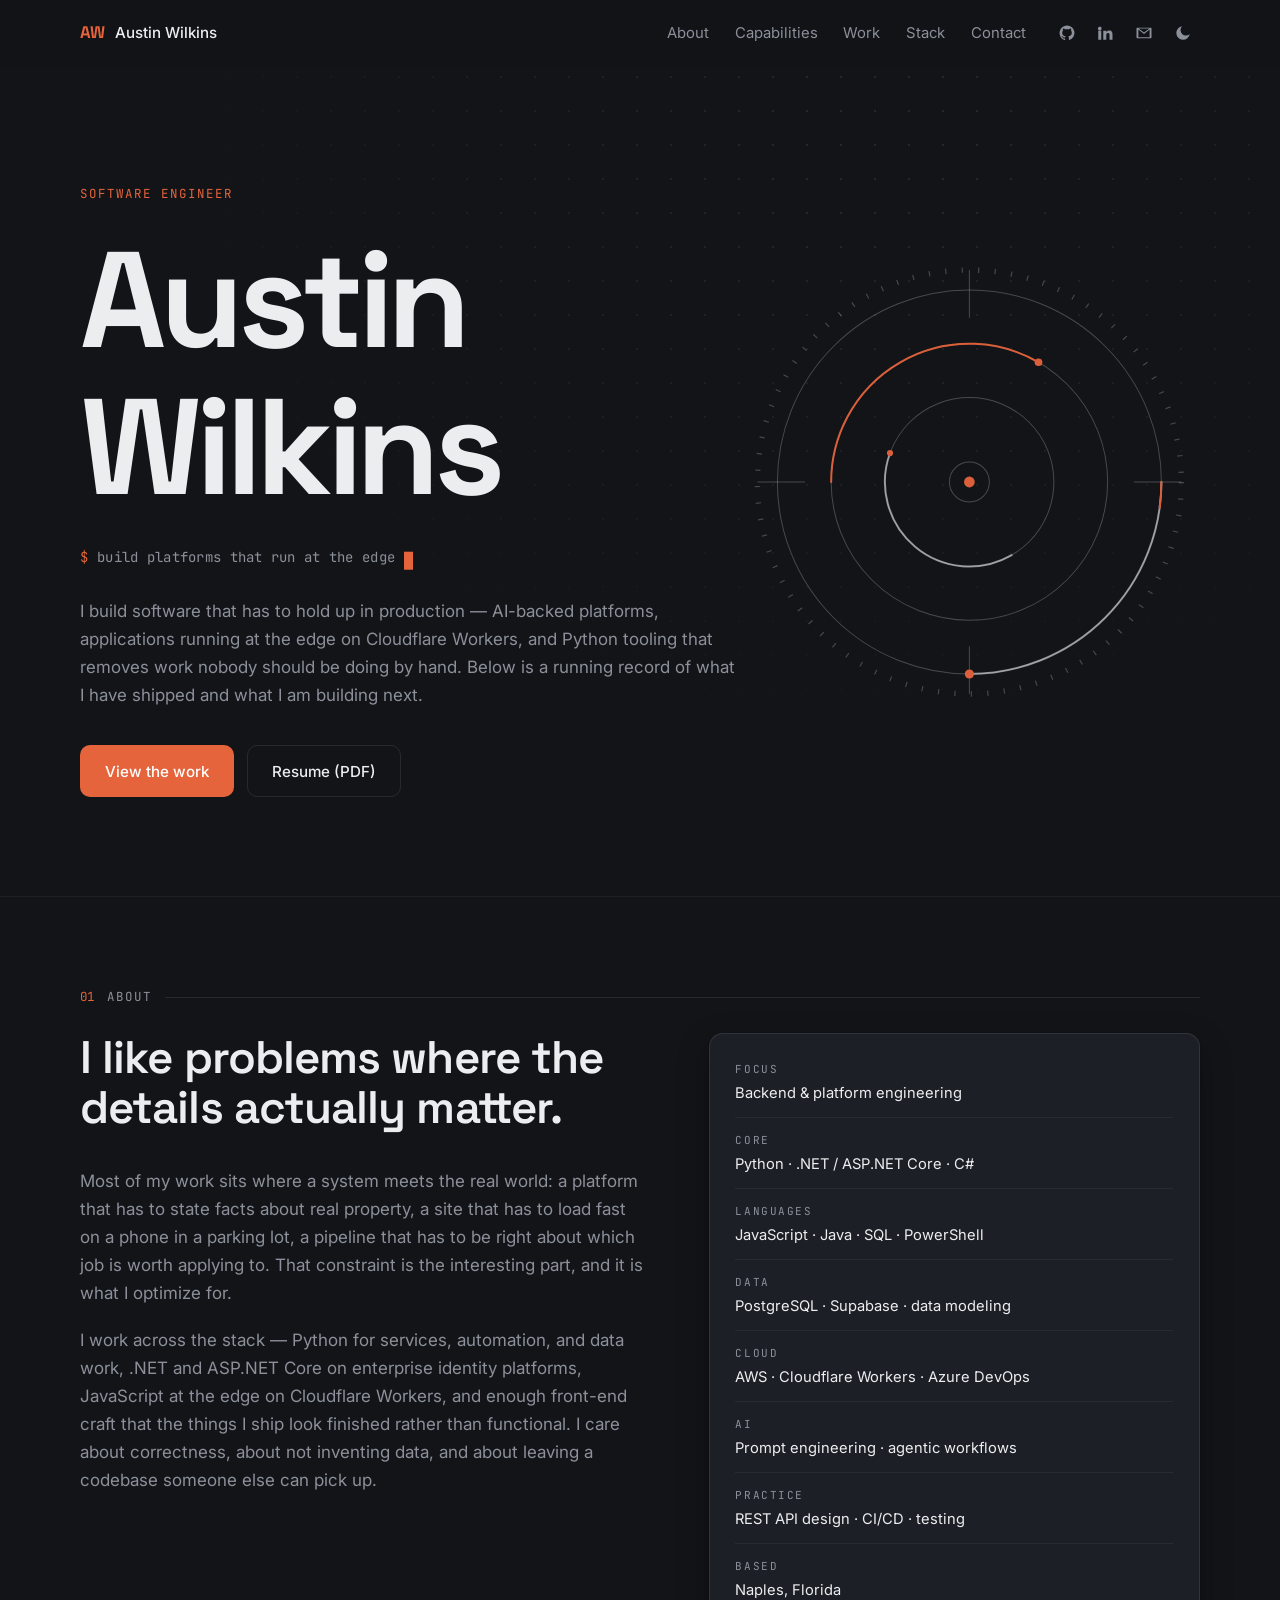
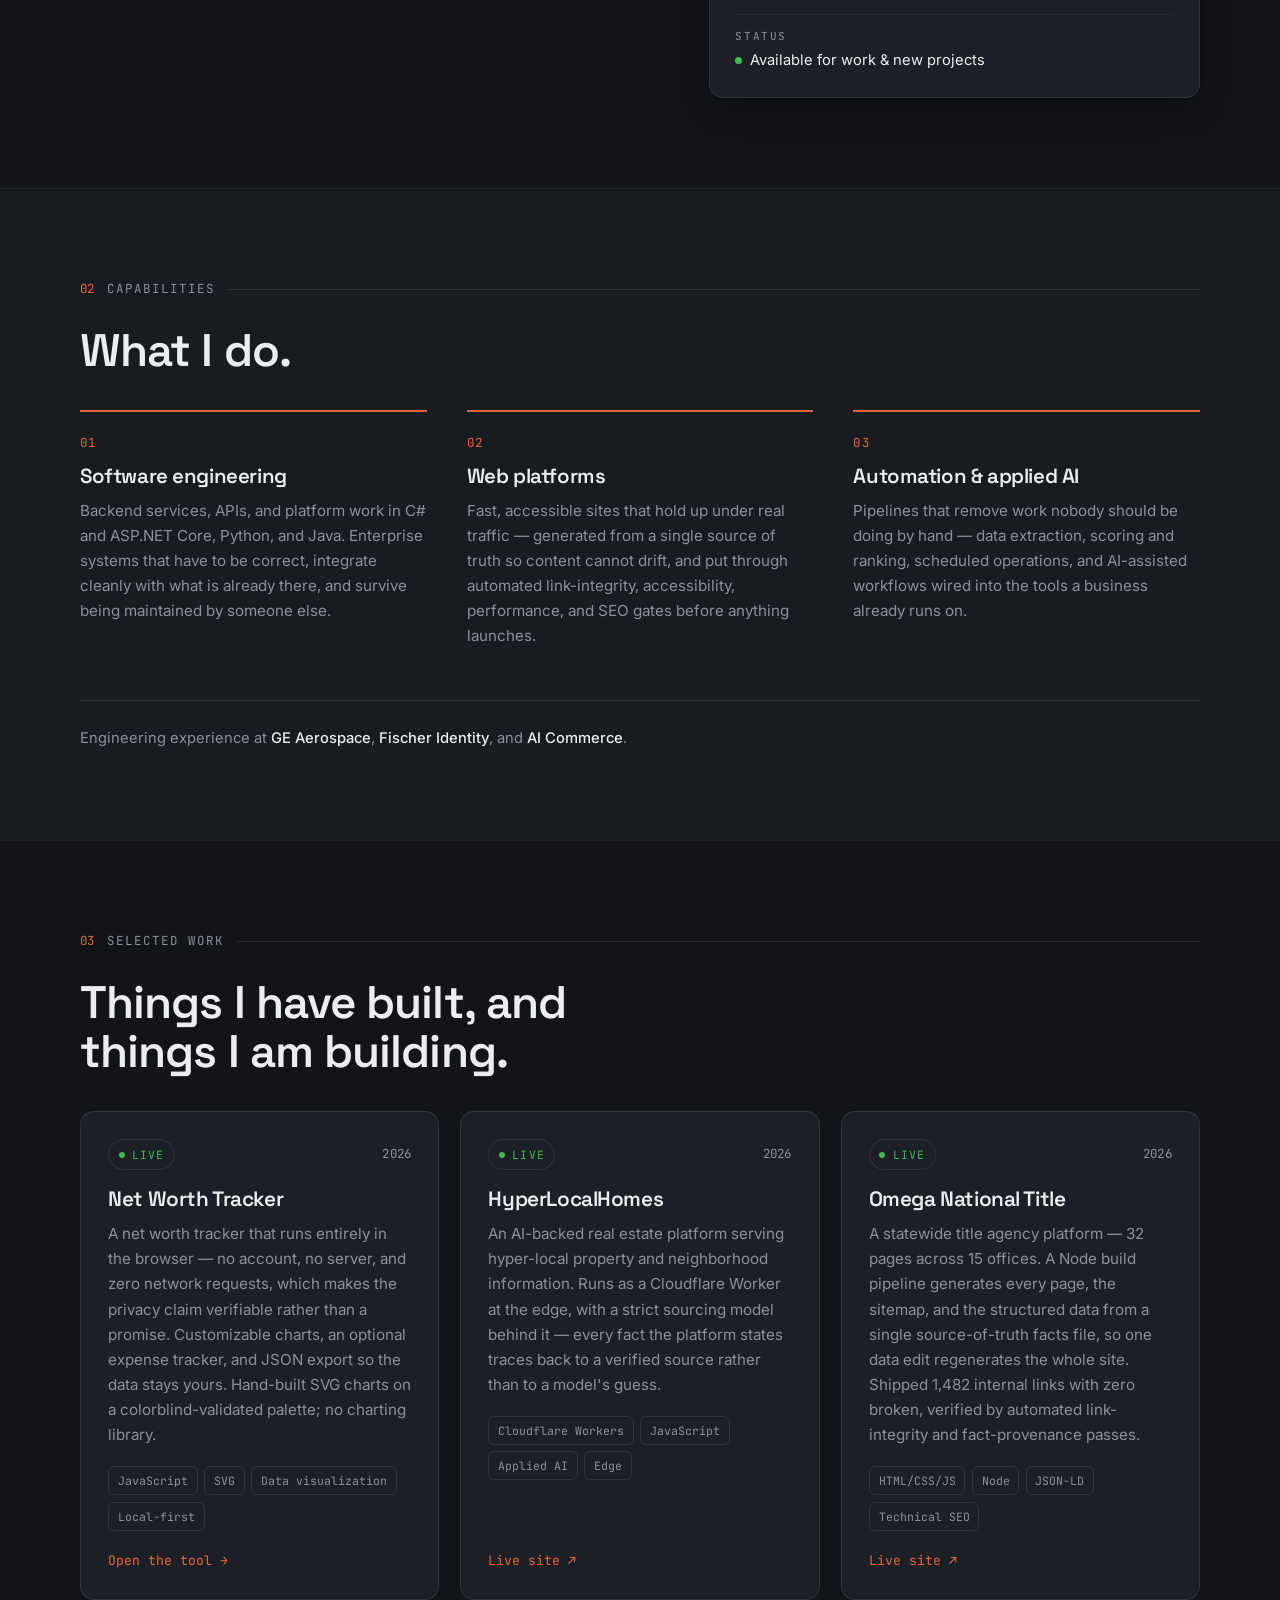
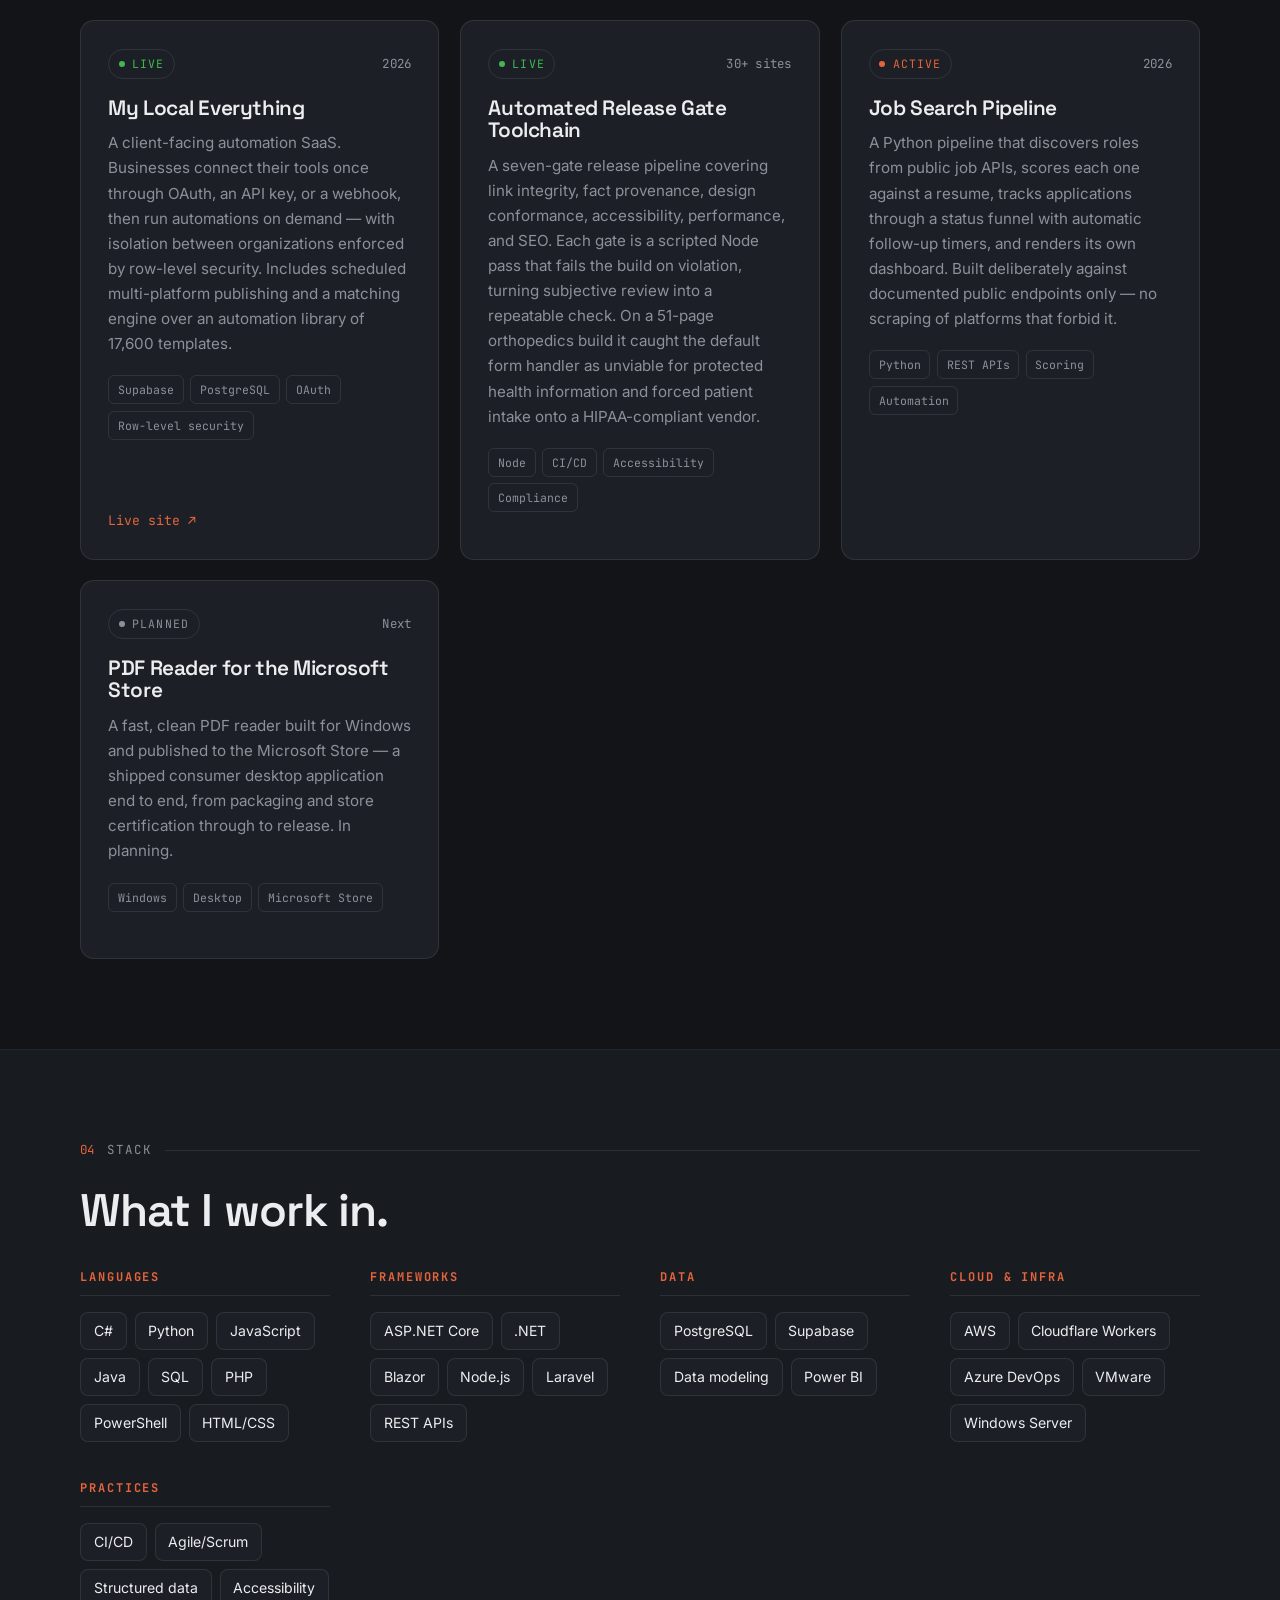
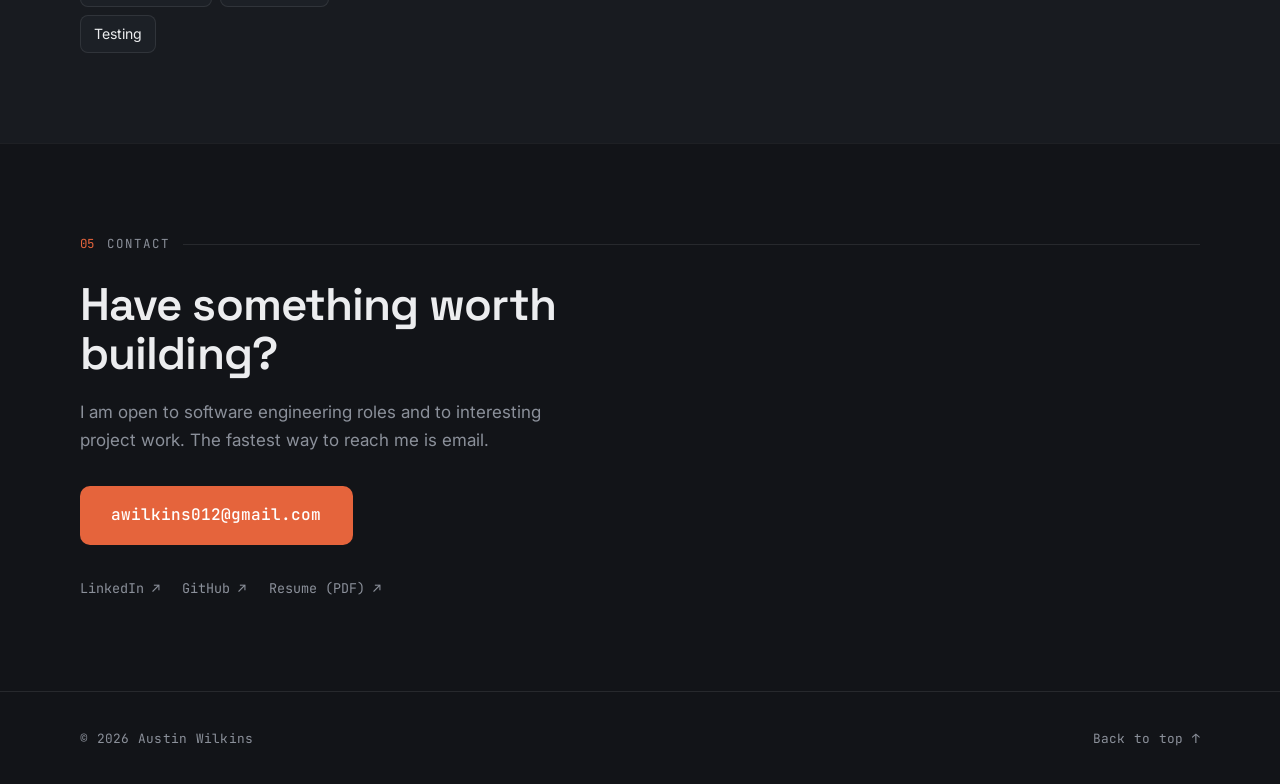
==== commit 31e64afa: "Add Net Worth Tracker tool at /net-worth/ and list it in Work A private net worth tracker served fro" ====
--- a/index.html
+++ b/index.html
@@ -312,6 +312,26 @@
             <span class="status is-live"><span class="status__dot"></span>Live</span>
             <span class="mono card__year">2026</span>
           </header>
+          <h3 class="card__title">Net Worth Tracker</h3>
+          <p class="card__desc">
+            A net worth tracker that runs entirely in the browser — no account, no server, and
+            zero network requests, which makes the privacy claim verifiable rather than a promise.
+            Customizable charts, an optional expense tracker, and JSON export so the data stays
+            yours. Hand-built SVG charts on a colorblind-validated palette; no charting library.
+          </p>
+          <ul class="tags">
+            <li>JavaScript</li><li>SVG</li><li>Data visualization</li><li>Local-first</li>
+          </ul>
+          <div class="card__links">
+            <a class="card__link" href="/net-worth/">Open the tool →</a>
+          </div>
+        </article>
+
+        <article class="card reveal">
+          <header class="card__head">
+            <span class="status is-live"><span class="status__dot"></span>Live</span>
+            <span class="mono card__year">2026</span>
+          </header>
           <h3 class="card__title">HyperLocalHomes</h3>
           <p class="card__desc">
             An AI-backed real estate platform serving hyper-local property and neighborhood
@@ -323,8 +343,8 @@
             <li>Cloudflare Workers</li><li>JavaScript</li><li>Applied AI</li><li>Edge</li>
           </ul>
           <div class="card__links">
-            <!-- TODO: add the live URL -->
-            <a class="card__link" href="#" aria-label="HyperLocalHomes, live site">Live site ↗</a>
+            <a class="card__link" href="https://hyperlocalhomes.com" target="_blank" rel="noopener"
+               aria-label="HyperLocalHomes, live site (opens in a new tab)">Live site ↗</a>
           </div>
         </article>
 
@@ -345,8 +365,8 @@
             <li>HTML/CSS/JS</li><li>Node</li><li>JSON-LD</li><li>Technical SEO</li>
           </ul>
           <div class="card__links">
-            <!-- TODO: add the live URL -->
-            <a class="card__link" href="#" aria-label="Omega National Title, live site">Live site ↗</a>
+            <a class="card__link" href="https://omeganationaltitle.com" target="_blank" rel="noopener"
+               aria-label="Omega National Title, live site (opens in a new tab)">Live site ↗</a>
           </div>
         </article>
 
@@ -366,8 +386,8 @@
             <li>Supabase</li><li>PostgreSQL</li><li>OAuth</li><li>Row-level security</li>
           </ul>
           <div class="card__links">
-            <!-- TODO: add the live URL -->
-            <a class="card__link" href="#" aria-label="My Local Everything, live site">Live site ↗</a>
+            <a class="card__link" href="https://mylocaleverything.com" target="_blank" rel="noopener"
+               aria-label="My Local Everything, live site (opens in a new tab)">Live site ↗</a>
           </div>
         </article>
 
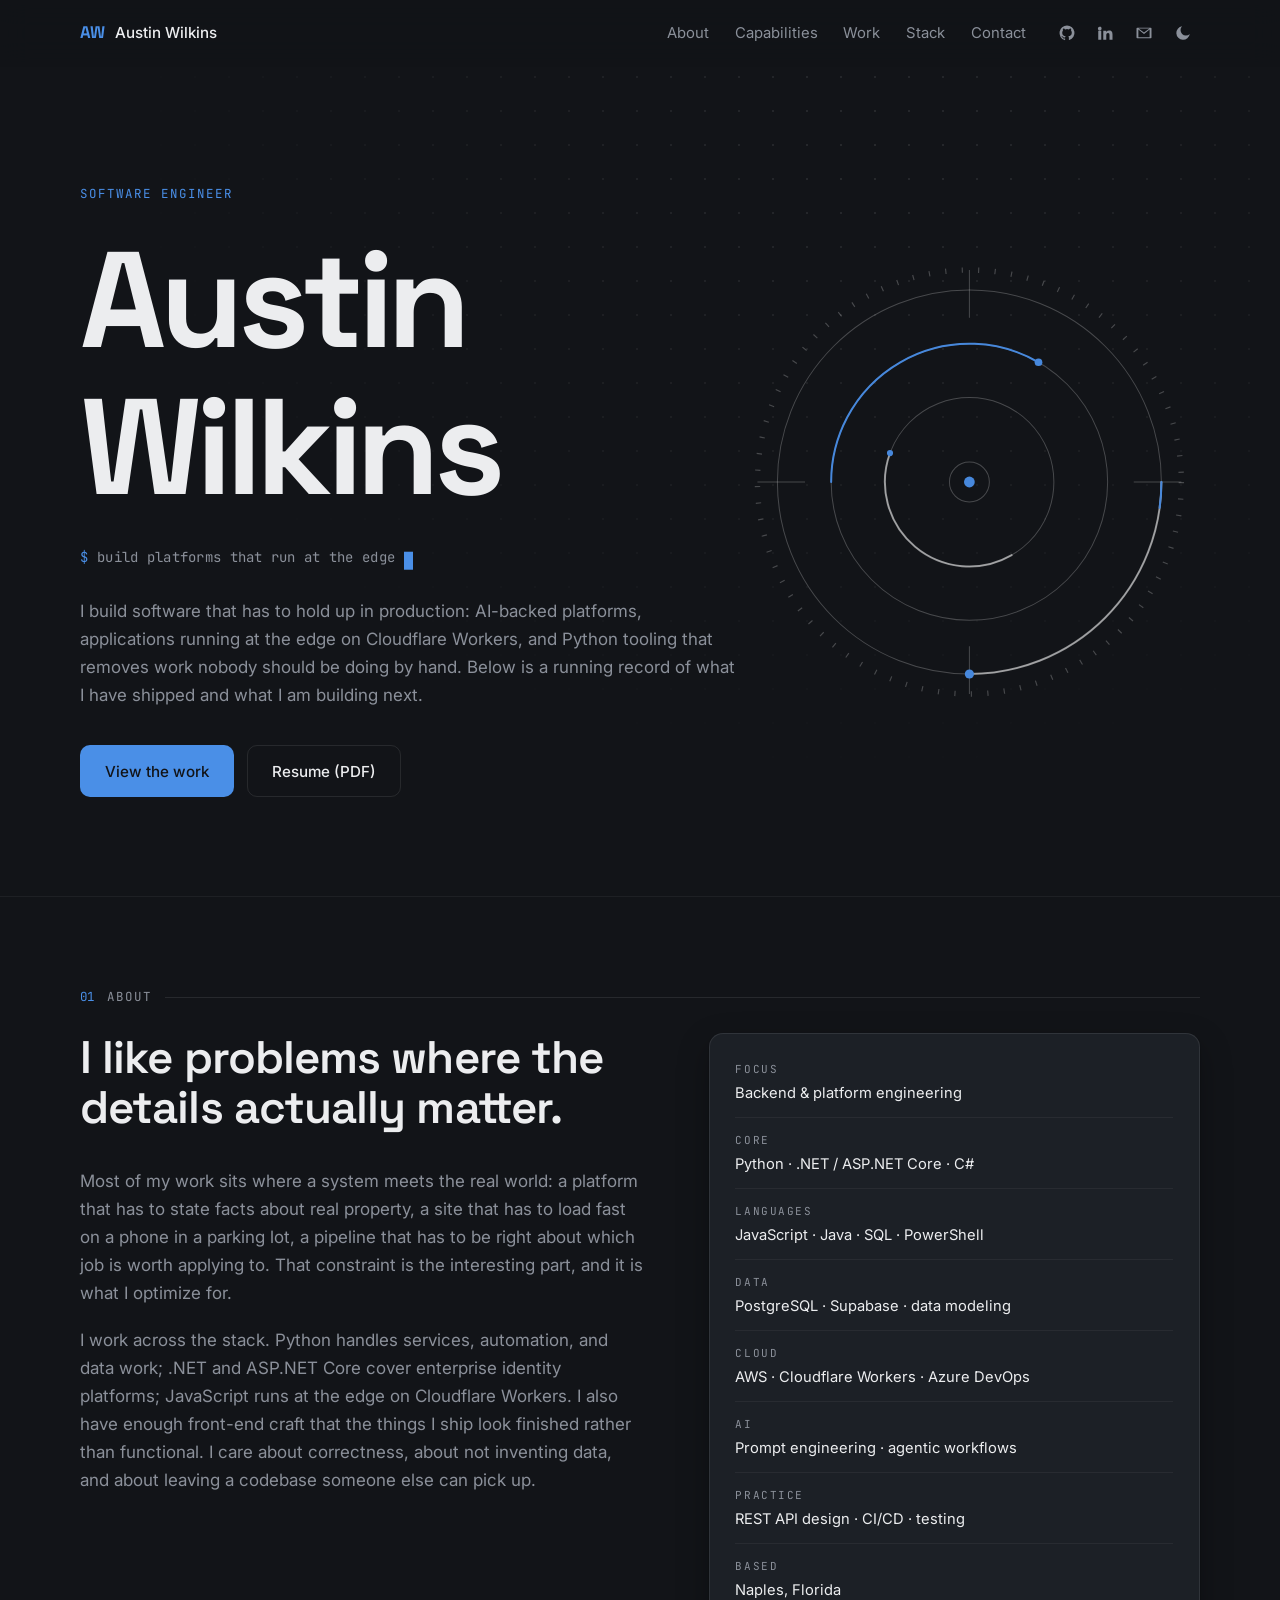
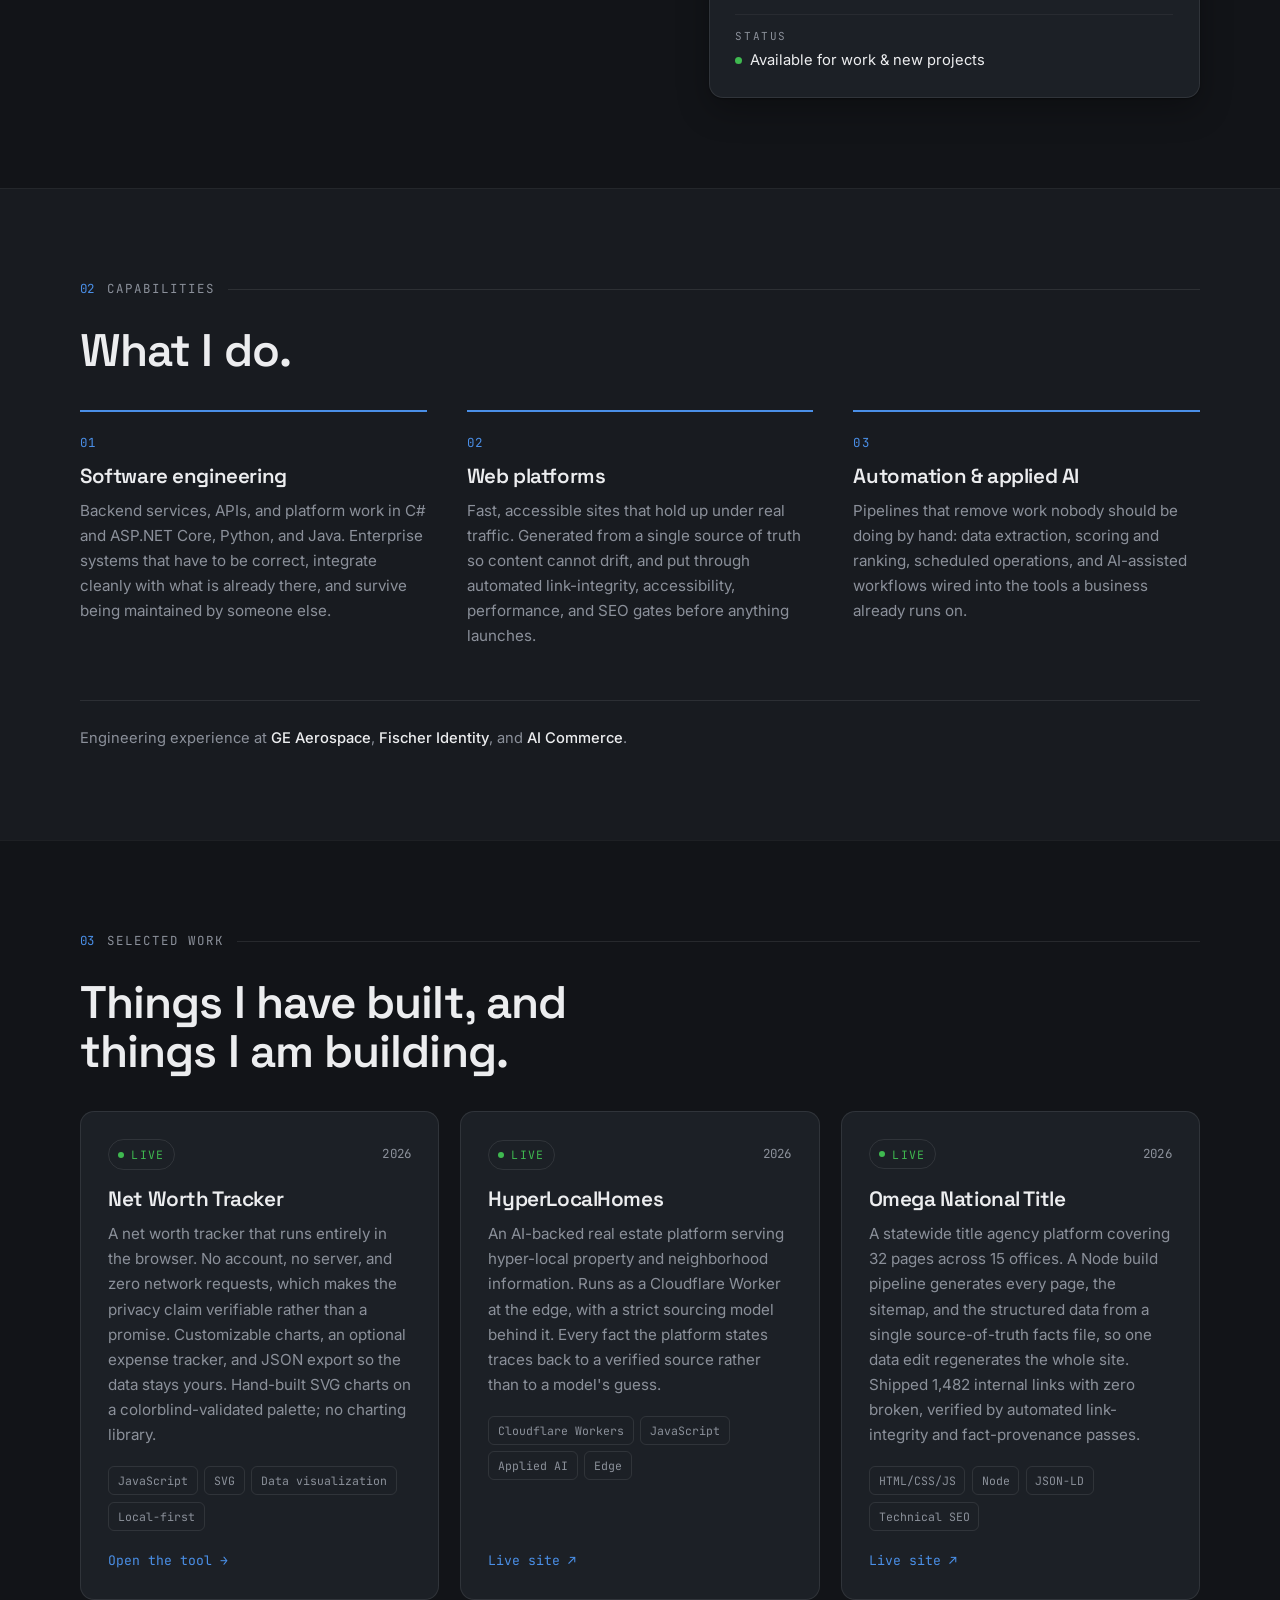
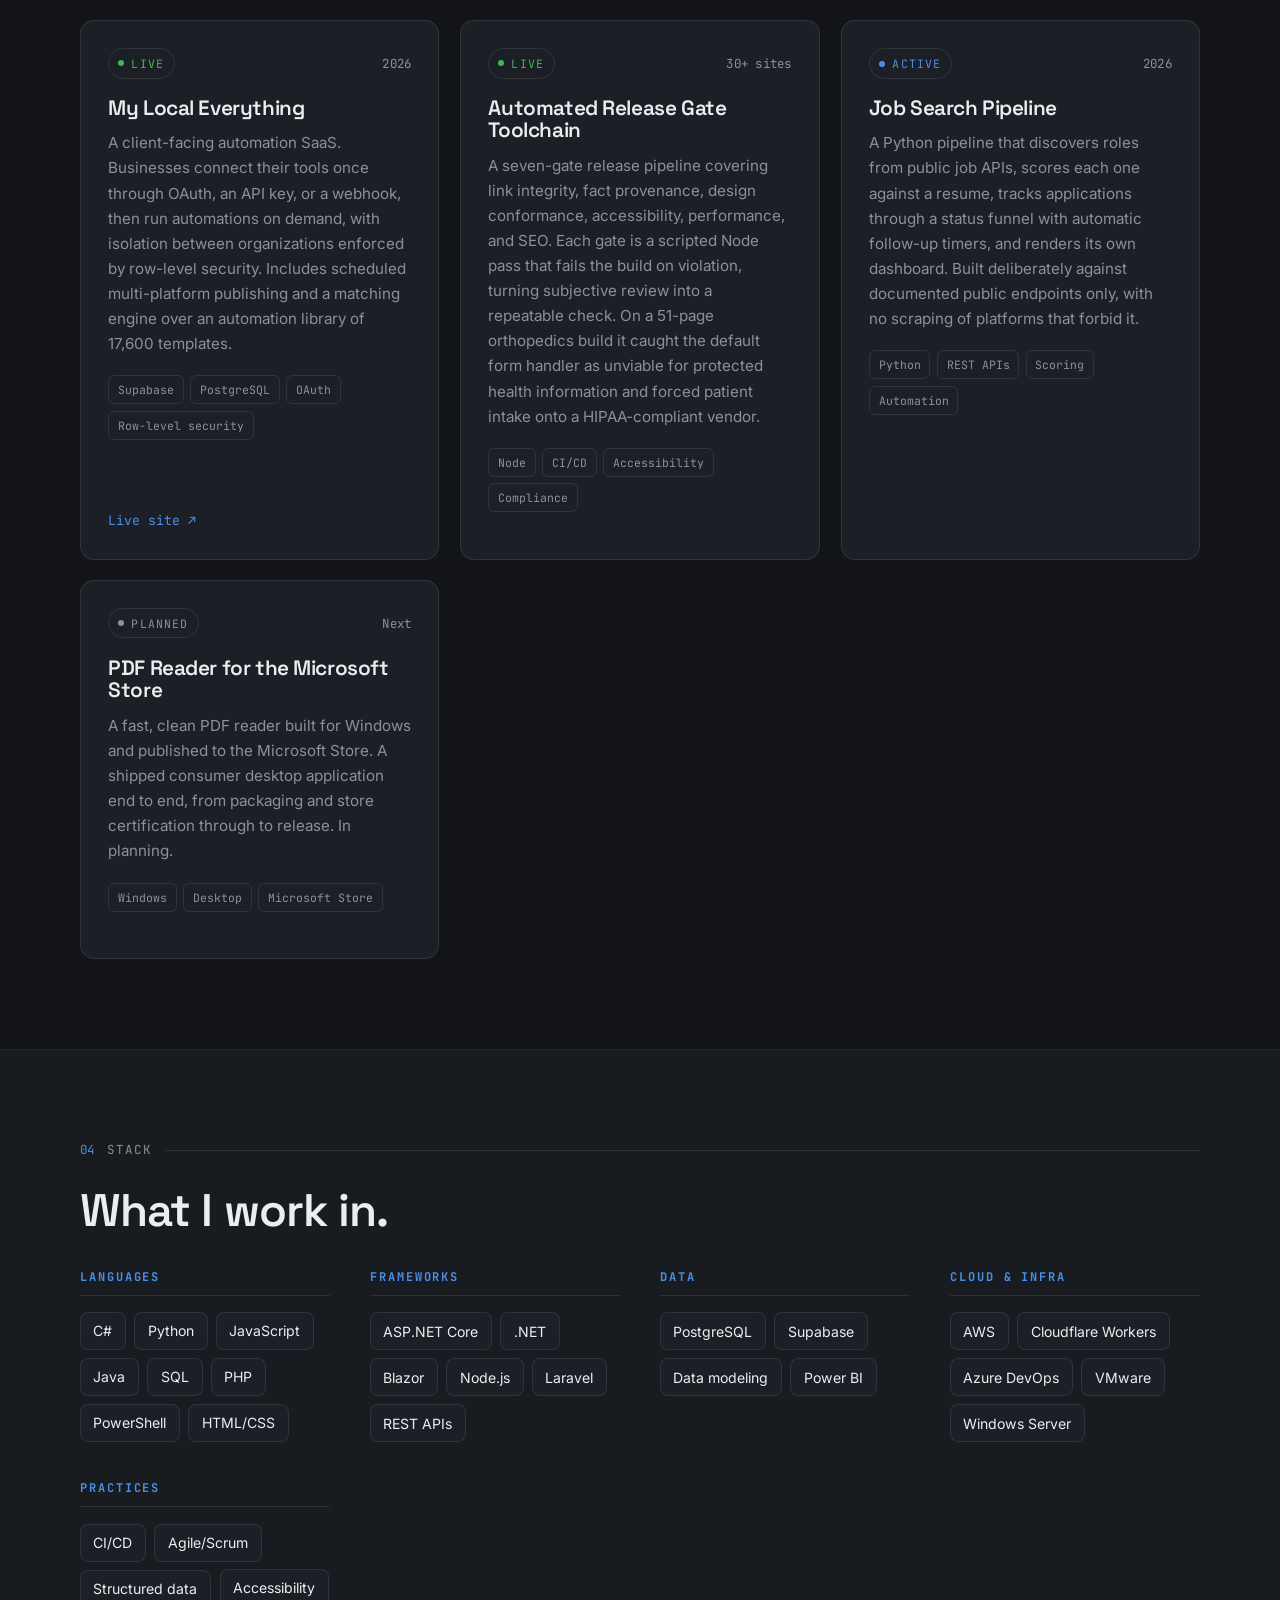
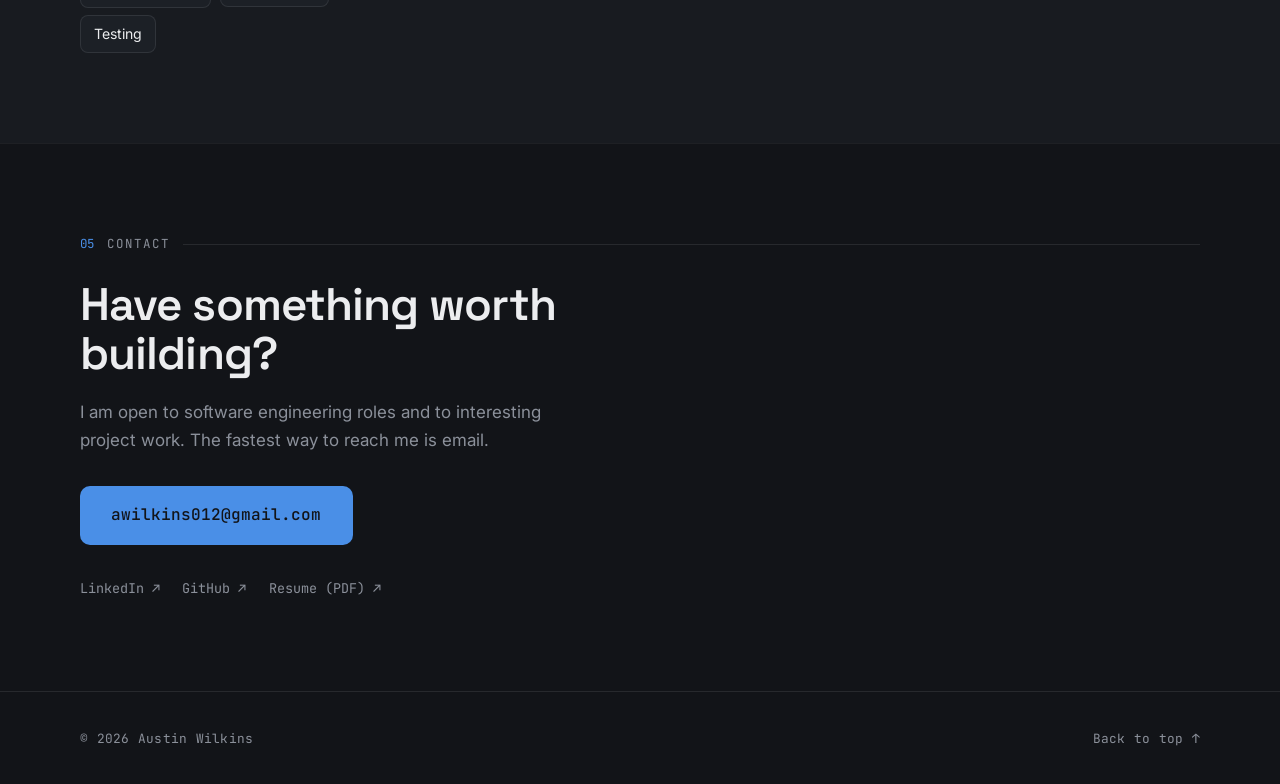
==== commit 285bd3a1: "Remove em dashes from the page copy Rewritten rather than swapped: each sentence was recast so it do" ====
--- a/index.html
+++ b/index.html
@@ -4,17 +4,17 @@
 <meta charset="utf-8">
 <meta name="viewport" content="width=device-width, initial-scale=1">
 
-<title>Austin Wilkins — Software Engineer</title>
+<title>Austin Wilkins | Software Engineer</title>
 <meta name="description" content="Austin Wilkins is a software engineer building AI-backed platforms, edge applications on Cloudflare Workers, and automation tooling in Python. Selected projects and technical background.">
 <link rel="canonical" href="https://austinwilkins.dev/">
 
 <meta property="og:type" content="website">
 <meta property="og:url" content="https://austinwilkins.dev/">
-<meta property="og:title" content="Austin Wilkins — Software Engineer">
+<meta property="og:title" content="Austin Wilkins | Software Engineer">
 <meta property="og:description" content="Software engineer building AI-backed platforms, edge applications, and automation tooling. Selected projects and technical background.">
 <meta property="og:image" content="https://austinwilkins.dev/assets/img/og-card.png">
 <meta name="twitter:card" content="summary_large_image">
-<meta name="twitter:title" content="Austin Wilkins — Software Engineer">
+<meta name="twitter:title" content="Austin Wilkins | Software Engineer">
 <meta name="twitter:description" content="Software engineer building AI-backed platforms, edge applications, and automation tooling.">
 <meta name="twitter:image" content="https://austinwilkins.dev/assets/img/og-card.png">
 
@@ -92,7 +92,7 @@
       "@type": "ProfilePage",
       "@id": "https://austinwilkins.dev/#page",
       "url": "https://austinwilkins.dev/",
-      "name": "Austin Wilkins — Software Engineer",
+      "name": "Austin Wilkins | Software Engineer",
       "isPartOf": { "@id": "https://austinwilkins.dev/#website" },
       "about": { "@id": "https://austinwilkins.dev/#austin" }
     }
@@ -192,7 +192,7 @@
       </p>
 
       <p class="hero__blurb reveal">
-        I build software that has to hold up in production — AI-backed platforms, applications
+        I build software that has to hold up in production: AI-backed platforms, applications
         running at the edge on Cloudflare Workers, and Python tooling that removes work nobody
         should be doing by hand. Below is a running record of what I have shipped and what I am
         building next.
@@ -221,10 +221,10 @@
             constraint is the interesting part, and it is what I optimize for.
           </p>
           <p>
-            I work across the stack — Python for services, automation, and data work, .NET and
-            ASP.NET Core on enterprise identity platforms, JavaScript at the edge on Cloudflare
-            Workers, and enough front-end craft that the things I ship look finished rather than
-            functional. I care about correctness, about not inventing data, and about leaving a
+            I work across the stack. Python handles services, automation, and data work;
+            .NET and ASP.NET Core cover enterprise identity platforms; JavaScript runs at the
+            edge on Cloudflare Workers. I also have enough front-end craft that the things I
+            ship look finished rather than functional. I care about correctness, about not inventing data, and about leaving a
             codebase someone else can pick up.
           </p>
         </div>
@@ -267,7 +267,7 @@
           <p class="mono cap__num">02</p>
           <h3 class="cap__title">Web platforms</h3>
           <p class="cap__desc">
-            Fast, accessible sites that hold up under real traffic — generated from a single
+            Fast, accessible sites that hold up under real traffic. Generated from a single
             source of truth so content cannot drift, and put through automated link-integrity,
             accessibility, performance, and SEO gates before anything launches.
           </p>
@@ -277,7 +277,7 @@
           <p class="mono cap__num">03</p>
           <h3 class="cap__title">Automation &amp; applied AI</h3>
           <p class="cap__desc">
-            Pipelines that remove work nobody should be doing by hand — data extraction, scoring
+            Pipelines that remove work nobody should be doing by hand: data extraction, scoring
             and ranking, scheduled operations, and AI-assisted workflows wired into the tools a
             business already runs on.
           </p>
@@ -314,7 +314,7 @@
           </header>
           <h3 class="card__title">Net Worth Tracker</h3>
           <p class="card__desc">
-            A net worth tracker that runs entirely in the browser — no account, no server, and
+            A net worth tracker that runs entirely in the browser. No account, no server, and
             zero network requests, which makes the privacy claim verifiable rather than a promise.
             Customizable charts, an optional expense tracker, and JSON export so the data stays
             yours. Hand-built SVG charts on a colorblind-validated palette; no charting library.
@@ -336,7 +336,7 @@
           <p class="card__desc">
             An AI-backed real estate platform serving hyper-local property and neighborhood
             information. Runs as a Cloudflare Worker at the edge, with a strict sourcing model
-            behind it — every fact the platform states traces back to a verified source rather
+            behind it. Every fact the platform states traces back to a verified source rather
             than to a model's guess.
           </p>
           <ul class="tags">
@@ -355,7 +355,7 @@
           </header>
           <h3 class="card__title">Omega National Title</h3>
           <p class="card__desc">
-            A statewide title agency platform — 32 pages across 15 offices. A Node build pipeline
+            A statewide title agency platform covering 32 pages across 15 offices. A Node build pipeline
             generates every page, the sitemap, and the structured data from a single
             source-of-truth facts file, so one data edit regenerates the whole site. Shipped
             1,482 internal links with zero broken, verified by automated link-integrity and
@@ -378,7 +378,7 @@
           <h3 class="card__title">My Local Everything</h3>
           <p class="card__desc">
             A client-facing automation SaaS. Businesses connect their tools once through OAuth,
-            an API key, or a webhook, then run automations on demand — with isolation between
+            an API key, or a webhook, then run automations on demand, with isolation between
             organizations enforced by row-level security. Includes scheduled multi-platform
             publishing and a matching engine over an automation library of 17,600 templates.
           </p>
@@ -420,7 +420,7 @@
             A Python pipeline that discovers roles from public job APIs, scores each one against
             a resume, tracks applications through a status funnel with automatic follow-up
             timers, and renders its own dashboard. Built deliberately against documented public
-            endpoints only — no scraping of platforms that forbid it.
+            endpoints only, with no scraping of platforms that forbid it.
           </p>
           <ul class="tags">
             <li>Python</li><li>REST APIs</li><li>Scoring</li><li>Automation</li>
@@ -437,8 +437,8 @@
           </header>
           <h3 class="card__title">PDF Reader for the Microsoft Store</h3>
           <p class="card__desc">
-            A fast, clean PDF reader built for Windows and published to the Microsoft Store —
-            a shipped consumer desktop application end to end, from packaging and store
+            A fast, clean PDF reader built for Windows and published to the Microsoft Store.
+            A shipped consumer desktop application end to end, from packaging and store
             certification through to release. In planning.
           </p>
           <ul class="tags">
--- a/assets/css/styles.css
+++ b/assets/css/styles.css
@@ -10,8 +10,10 @@
   --surface:   #1c2026;
   --text:      #ecedef;
   --muted:     #8b909a;
-  --accent:    #e5643c;
-  --accent-dim:#f08a68;
+  --accent:    #4a8fe7;   /* 5.60:1 on the page, 4.96:1 on cards */
+  --accent-dim:#69a5f0;   /* button hover                        */
+  --accent-ink:#121418;   /* text ON the accent — near-black beats
+                             white here: 5.60:1 vs 3.29:1        */
   --line:      rgba(255,255,255,.09);
   --line-soft: rgba(255,255,255,.05);
   --art-line:  rgba(255,255,255,.24);
@@ -25,6 +27,9 @@
   --wrap: 1120px;
   --radius: 14px;
   --ease: cubic-bezier(.22,.61,.36,1);
+  /* long tail-out curve — the motion decelerates for most of its duration,
+     which is what reads as "smooth" rather than "slides then stops" */
+  --ease-reveal: cubic-bezier(.16,1,.3,1);
   --dur: .45s;
 }
 
@@ -34,8 +39,9 @@
   --surface:   #ffffff;
   --text:      #14161a;
   --muted:     #5c626c;
-  --accent:    #c84a26;
-  --accent-dim:#a83c1d;
+  --accent:    #2563eb;   /* 4.91:1 on the page                  */
+  --accent-dim:#1d4ed8;   /* button hover, white text 6.70:1     */
+  --accent-ink:#ffffff;   /* 5.17:1 on the light accent          */
   --line:      rgba(0,0,0,.11);
   --line-soft: rgba(0,0,0,.06);
   --art-line:  rgba(0,0,0,.24);
@@ -71,7 +77,7 @@
 
 .skip-link {
   position: absolute; left: -9999px; top: 0; z-index: 100;
-  background: var(--accent); color: #fff; padding: .7rem 1.1rem; border-radius: 0 0 8px 0;
+  background: var(--accent); color: var(--accent-ink); padding: .7rem 1.1rem; border-radius: 0 0 8px 0;
 }
 .skip-link:focus { left: 0; }
 
@@ -238,8 +244,8 @@
   transition: transform .3s var(--ease), background-color .3s var(--ease),
               border-color .3s var(--ease), color .3s var(--ease);
 }
-.btn--primary { background: var(--accent); color: #fff; }
-.btn--primary:hover { background: var(--accent-dim); transform: translateY(-2px); }
+.btn--primary { background: var(--accent); color: var(--accent-ink); }
+.btn--primary:hover { background: var(--accent-dim); color: var(--accent-ink); transform: translateY(-2px); }
 .btn--ghost { border-color: var(--line); color: var(--text); }
 .btn--ghost:hover { border-color: var(--accent); color: var(--accent); transform: translateY(-2px); }
 .btn--lg { padding: .95rem 1.9rem; font-size: 1rem; font-family: var(--font-mono); }
@@ -381,10 +387,17 @@
    If the script fails, is blocked, or never runs, every section renders normally.  */
 .js .reveal {
   opacity: 0;
-  transform: translateY(18px);
-  transition: opacity .7s var(--ease), transform .7s var(--ease);
-}
-.js .reveal.is-visible { opacity: 1; transform: none; }
+  /* translate3d, not translateY: promotes to its own compositor layer so the
+     transition runs on the GPU and never repaints the section behind it */
+  transform: translate3d(0, 20px, 0);
+  transition: opacity .8s var(--ease-reveal), transform .8s var(--ease-reveal);
+}
+.js .reveal.is-visible { opacity: 1; transform: translate3d(0, 0, 0); }
+
+/* Once an element has finished revealing, main.js strips these classes and the
+   inline stagger delay. That matters: while .reveal is present it out-specifies
+   component hover rules like .card:hover, and a leftover transition-delay would
+   make every later hover feel laggy. */
 
 @media (prefers-reduced-motion: reduce) {
   .js .reveal { opacity: 1; transform: none; transition: none; }
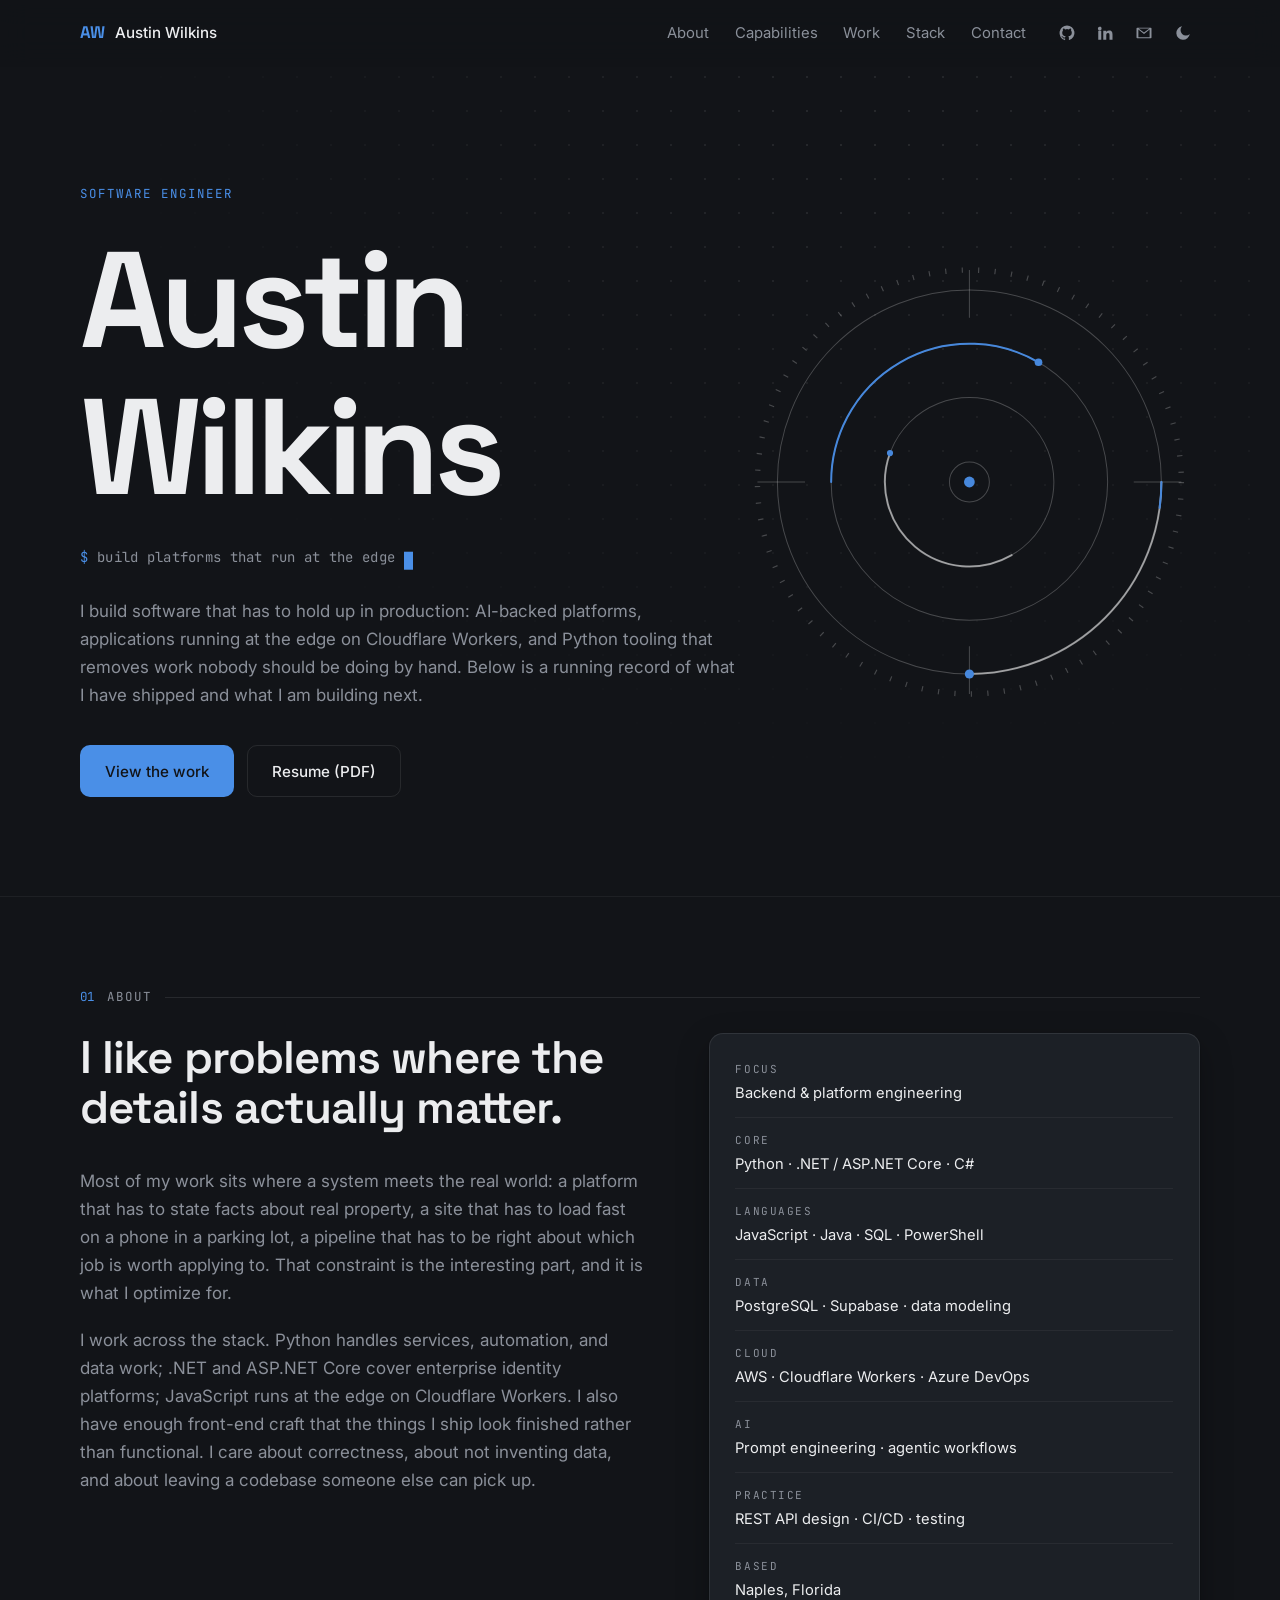
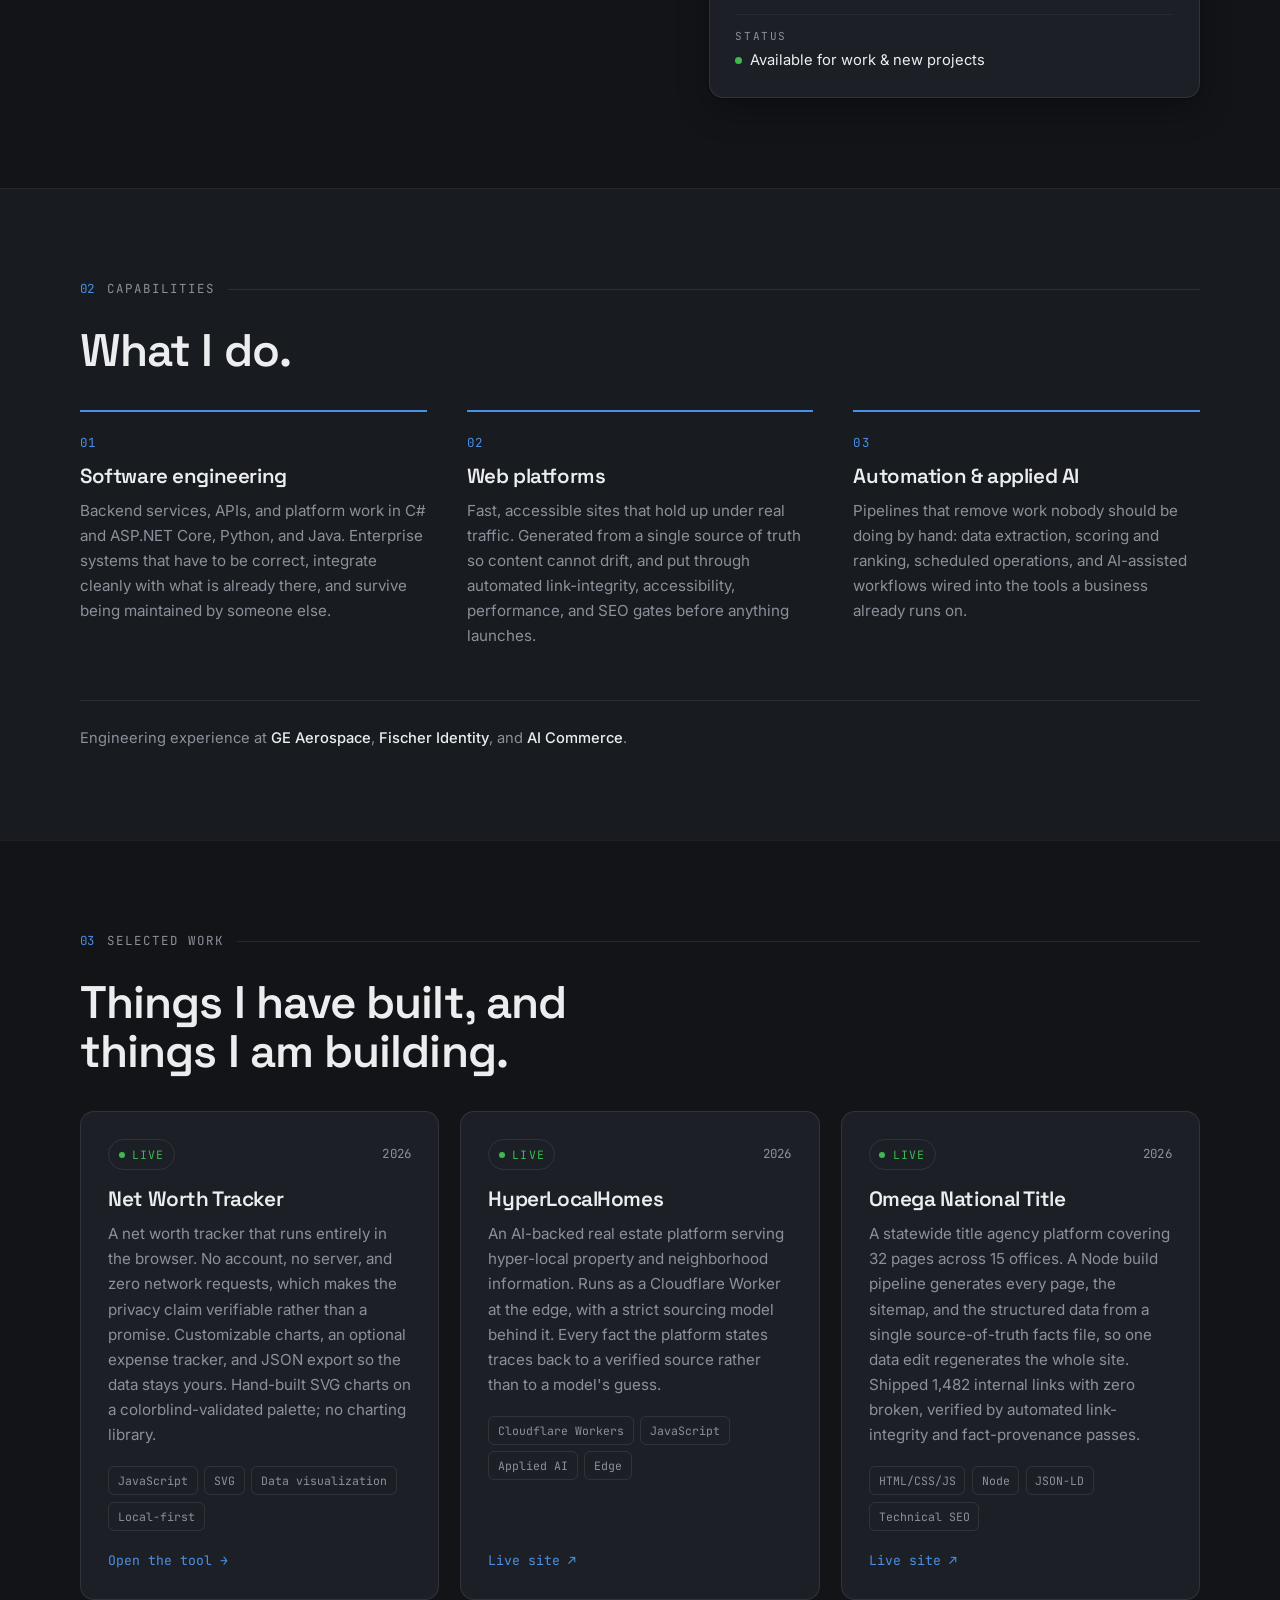
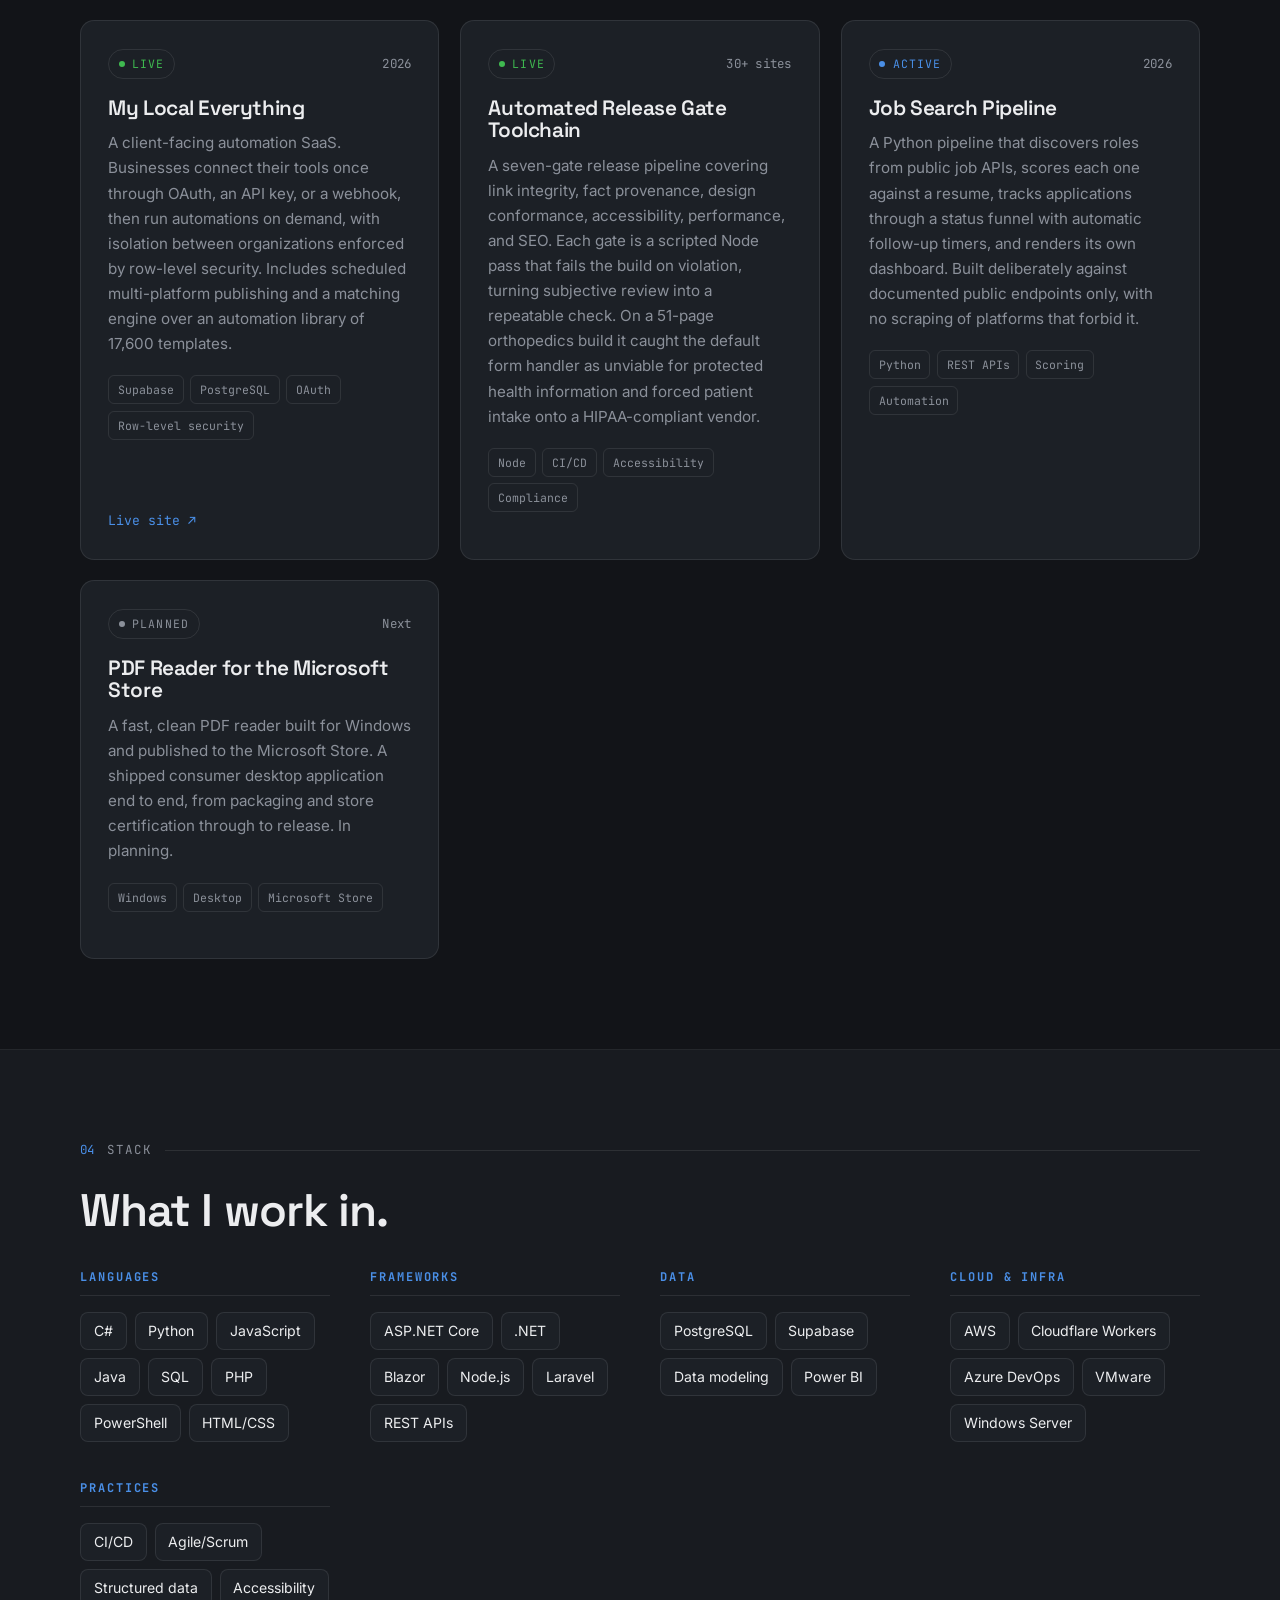
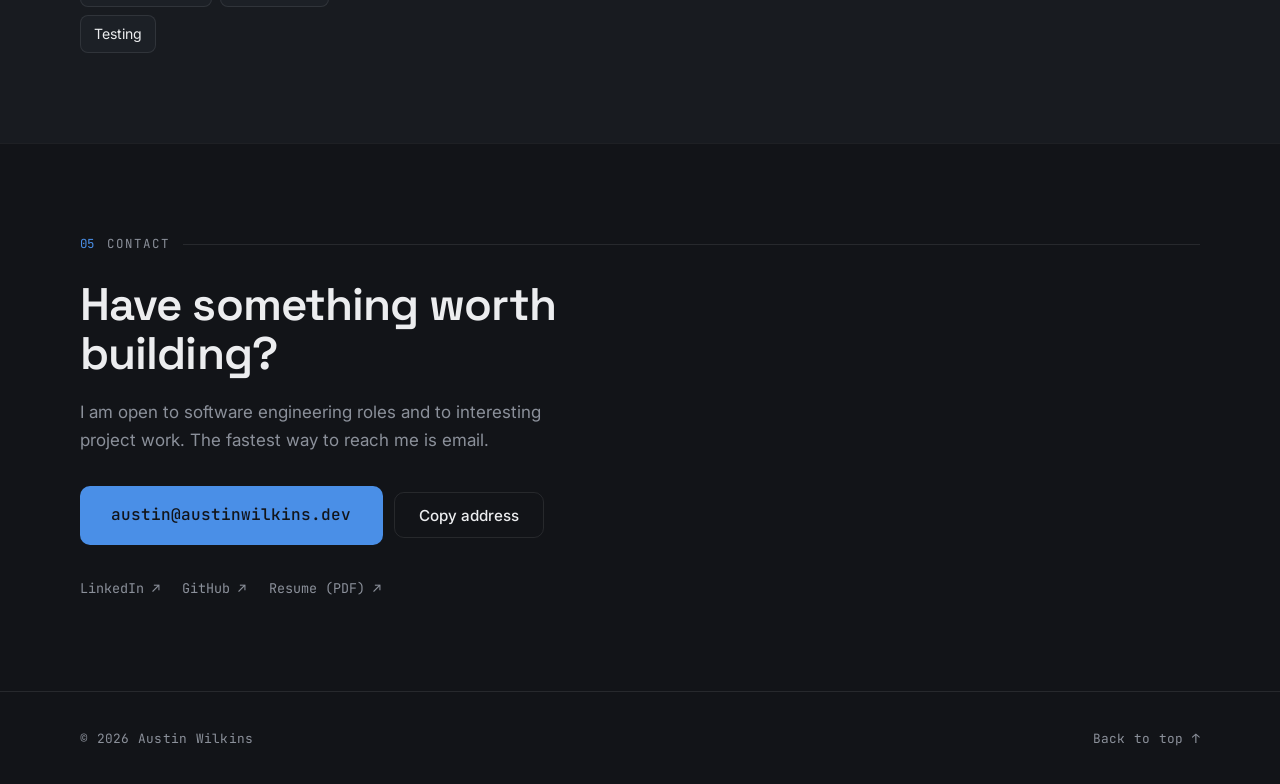
==== commit daf5c2b0: "Point contact at austin@austinwilkins.dev, add copy fallback, refresh resume Email   Recipient chang" ====
--- a/index.html
+++ b/index.html
@@ -45,7 +45,7 @@
       "name": "Austin Wilkins",
       "url": "https://austinwilkins.dev/",
       "jobTitle": "Software Engineer",
-      "email": "mailto:awilkins012@gmail.com",
+      "email": "mailto:austin@austinwilkins.dev",
       "sameAs": [
         "https://www.linkedin.com/in/austin-r-wilkins/",
         "https://github.com/A-Wilkins"
@@ -126,7 +126,7 @@
       <a class="iconbtn" href="https://www.linkedin.com/in/austin-r-wilkins/" target="_blank" rel="noopener" aria-label="LinkedIn profile">
         <svg viewBox="0 0 24 24" aria-hidden="true"><path d="M4.98 3.5A2.5 2.5 0 1 0 5 8.5a2.5 2.5 0 0 0-.02-5ZM3 9h4v12H3V9Zm7 0h3.8v1.64h.05A4.17 4.17 0 0 1 17.6 8.7c3.7 0 4.4 2.36 4.4 5.44V21h-4v-5.9c0-1.4-.03-3.22-2-3.22-2 0-2.3 1.53-2.3 3.11V21h-4V9Z"/></svg>
       </a>
-      <a class="iconbtn" href="mailto:awilkins012@gmail.com" aria-label="Email Austin">
+      <a class="iconbtn" href="mailto:austin@austinwilkins.dev" aria-label="Email Austin">
         <svg viewBox="0 0 24 24" aria-hidden="true"><path d="M3 5h18a1 1 0 0 1 1 1v12a1 1 0 0 1-1 1H3a1 1 0 0 1-1-1V6a1 1 0 0 1 1-1Zm9 8.2L4.5 7.3v10.2h15V7.3L12 13.2Zm0-1.9 7.2-5.3H4.8L12 11.3Z"/></svg>
       </a>
       <button class="iconbtn iconbtn--toggle" id="theme-toggle" type="button" aria-label="Switch to light theme">
@@ -492,7 +492,11 @@
           I am open to software engineering roles and to interesting project work. The fastest
           way to reach me is email.
         </p>
-        <a class="btn btn--primary btn--lg" href="mailto:awilkins012@gmail.com">awilkins012@gmail.com</a>
+        <div class="contact__actions">
+          <a class="btn btn--primary btn--lg" href="mailto:austin@austinwilkins.dev">austin@austinwilkins.dev</a>
+          <button class="btn btn--ghost" type="button" id="copy-email"
+                  data-email="austin@austinwilkins.dev">Copy address</button>
+        </div>
 
         <!-- repeated here because the header icons are hidden on small screens -->
         <ul class="contact__links">
--- a/assets/css/styles.css
+++ b/assets/css/styles.css
@@ -237,10 +237,15 @@
 .hero__cta { display: flex; flex-wrap: wrap; gap: .8rem; margin-top: 2.2rem; }
 
 /* ---------- buttons ---------- */
+/* Works on both <a> and <button>. A real <button> arrives with a UA
+   background (buttonface) and its own font, neither of which an <a> has,
+   so both are reset here rather than per-variant. */
 .btn {
   display: inline-flex; align-items: center; justify-content: center;
   padding: .78rem 1.5rem; border-radius: 10px; text-decoration: none;
-  font-size: .95rem; font-weight: 500; border: 1px solid transparent;
+  font-family: inherit; font-size: .95rem; font-weight: 500;
+  border: 1px solid transparent; background: none; color: inherit;
+  -webkit-appearance: none; appearance: none; cursor: pointer;
   transition: transform .3s var(--ease), background-color .3s var(--ease),
               border-color .3s var(--ease), color .3s var(--ease);
 }
@@ -368,6 +373,7 @@
 .contact { max-width: 46ch; }
 .contact__title { margin-bottom: 1.2rem; }
 .contact__blurb { color: var(--muted); margin-bottom: 2rem; }
+.contact__actions { display: flex; flex-wrap: wrap; align-items: center; gap: .7rem; }
 .contact__links { display: flex; flex-wrap: wrap; gap: 1.4rem; margin-top: 1.8rem; }
 .contact__links a {
   font-family: var(--font-mono); font-size: .84rem; color: var(--muted);
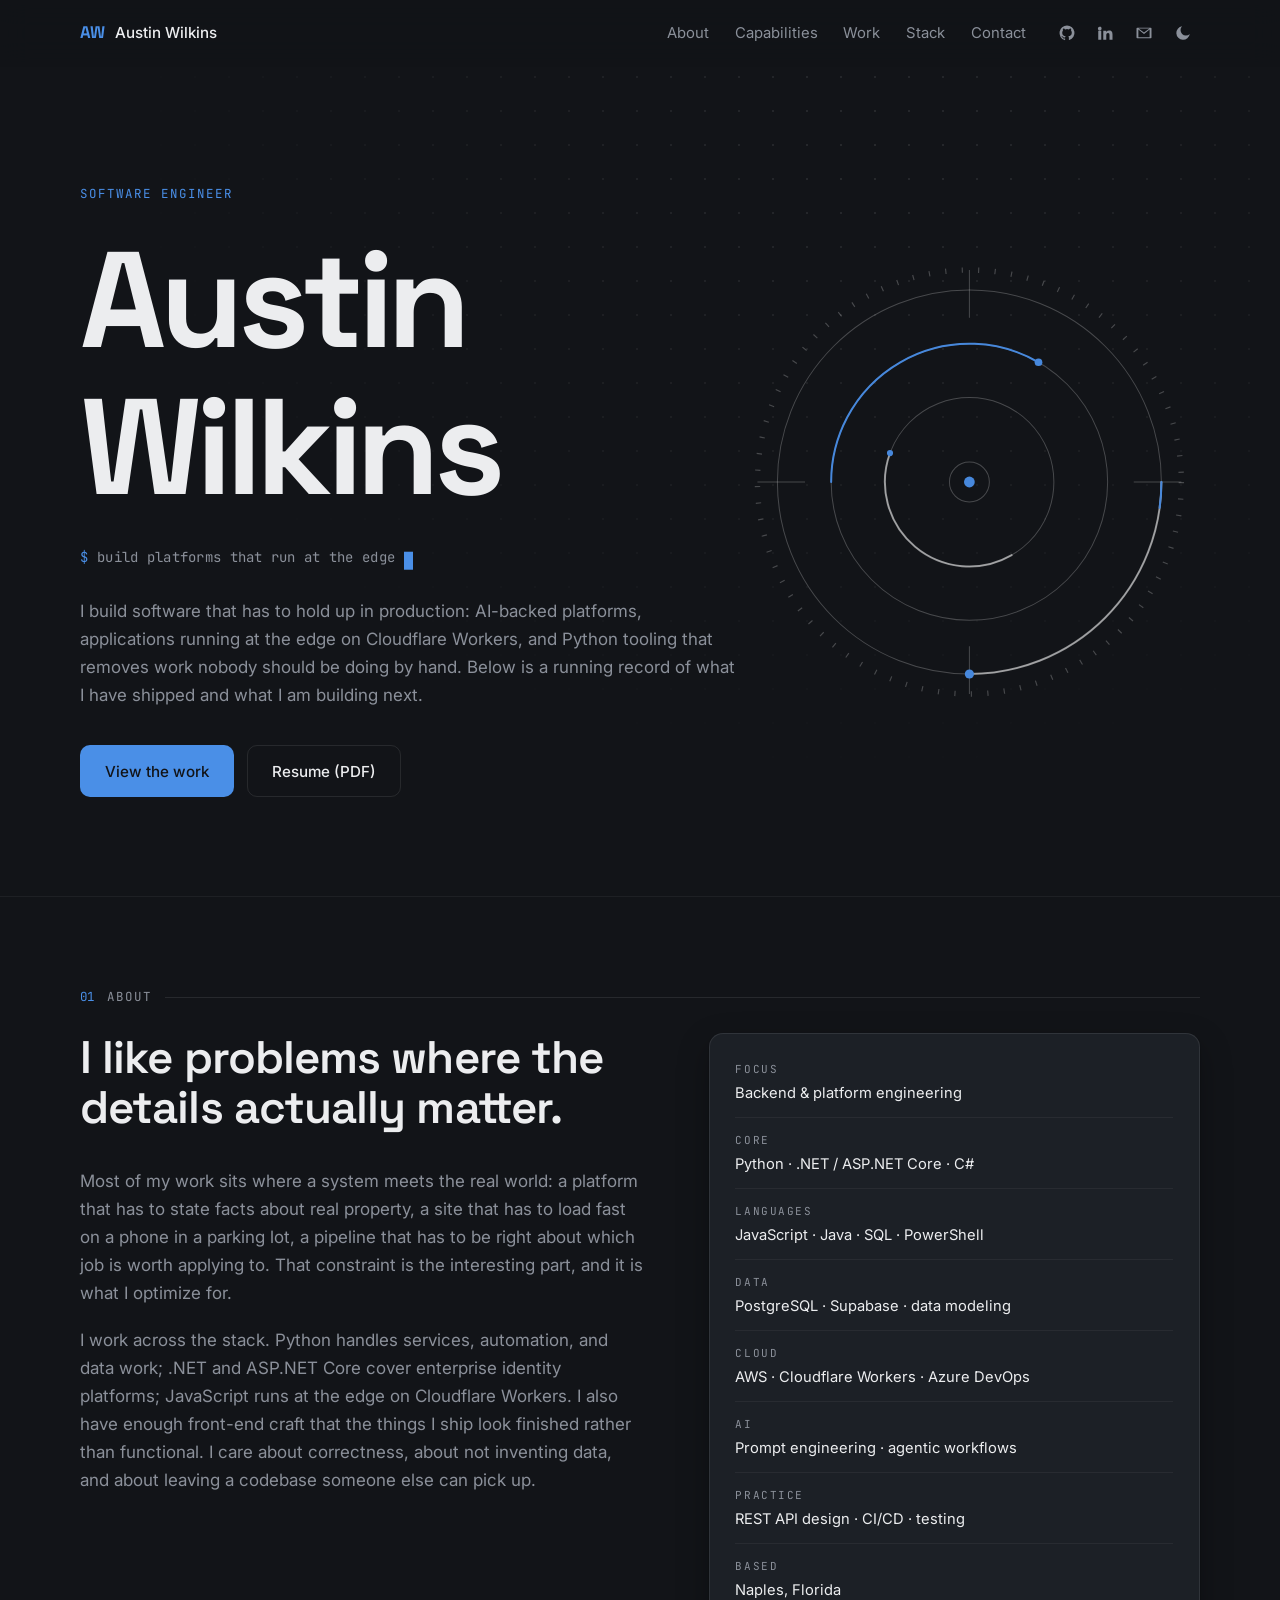
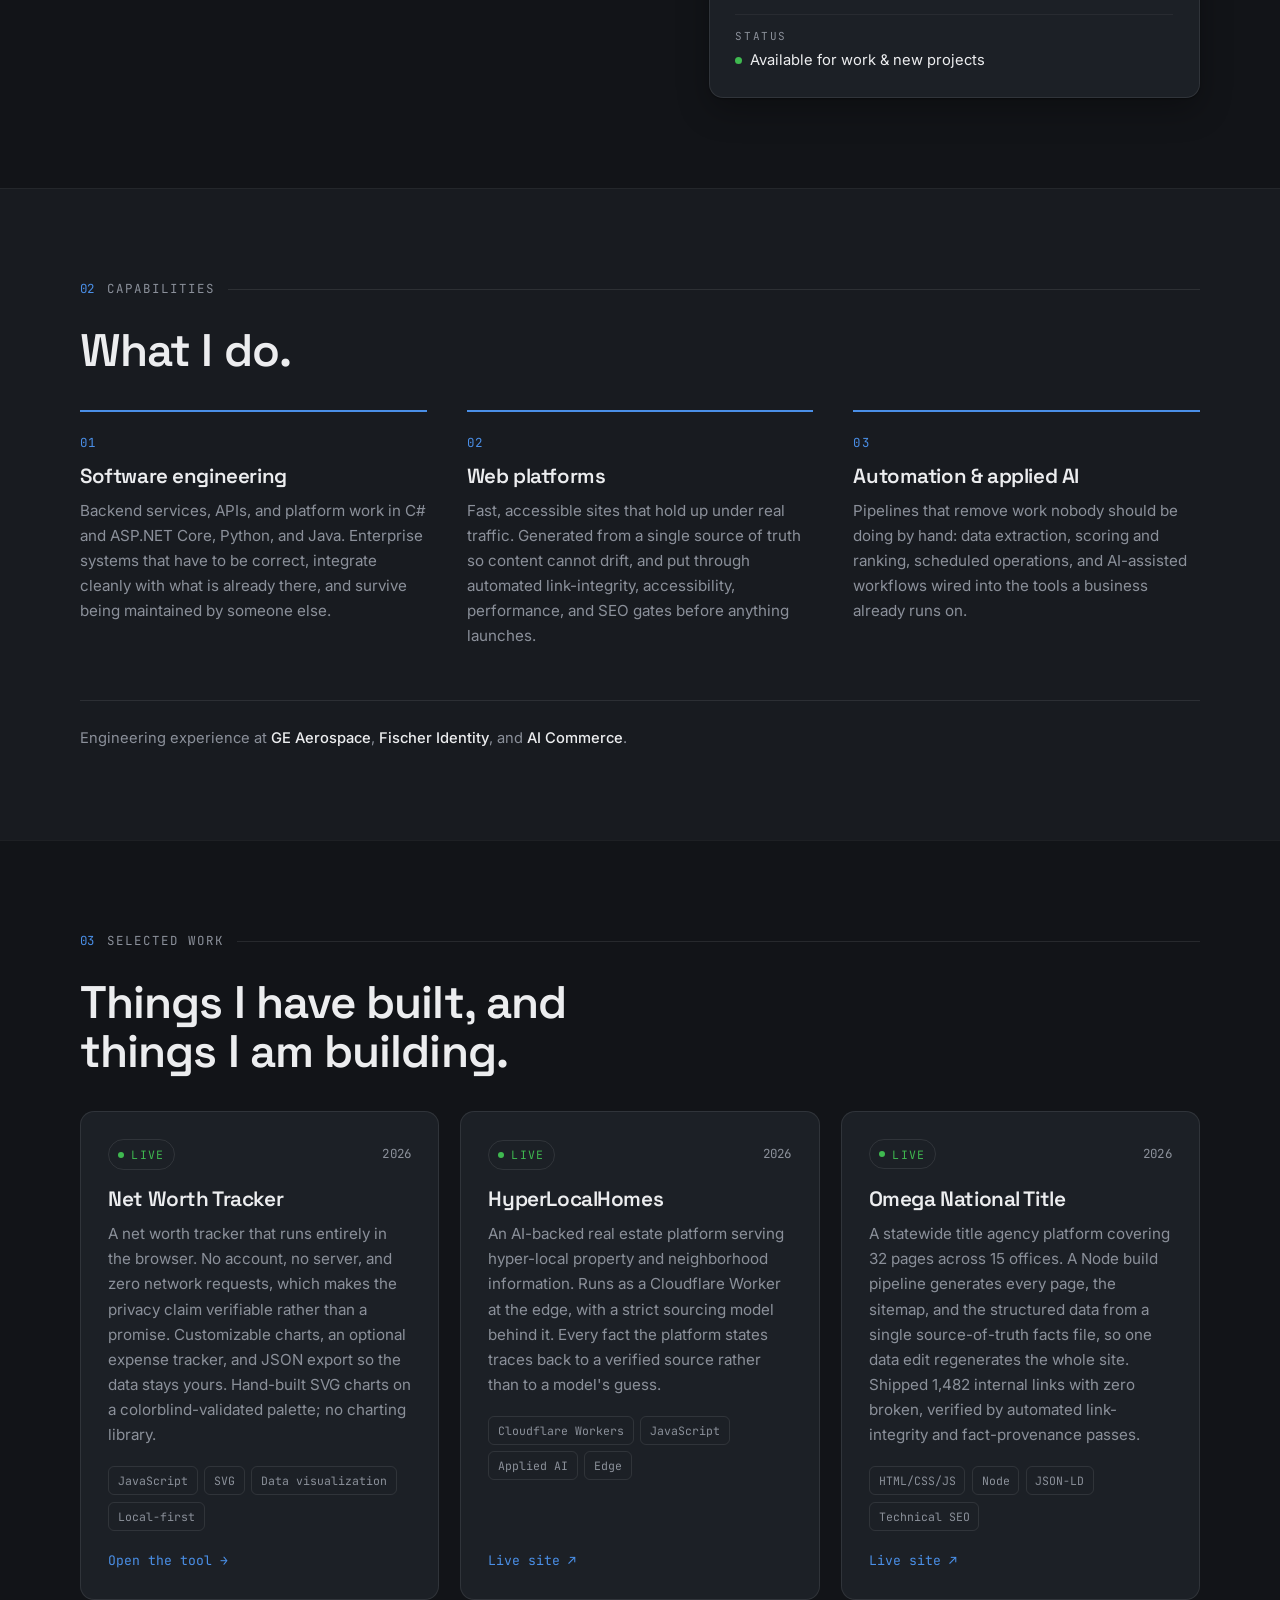
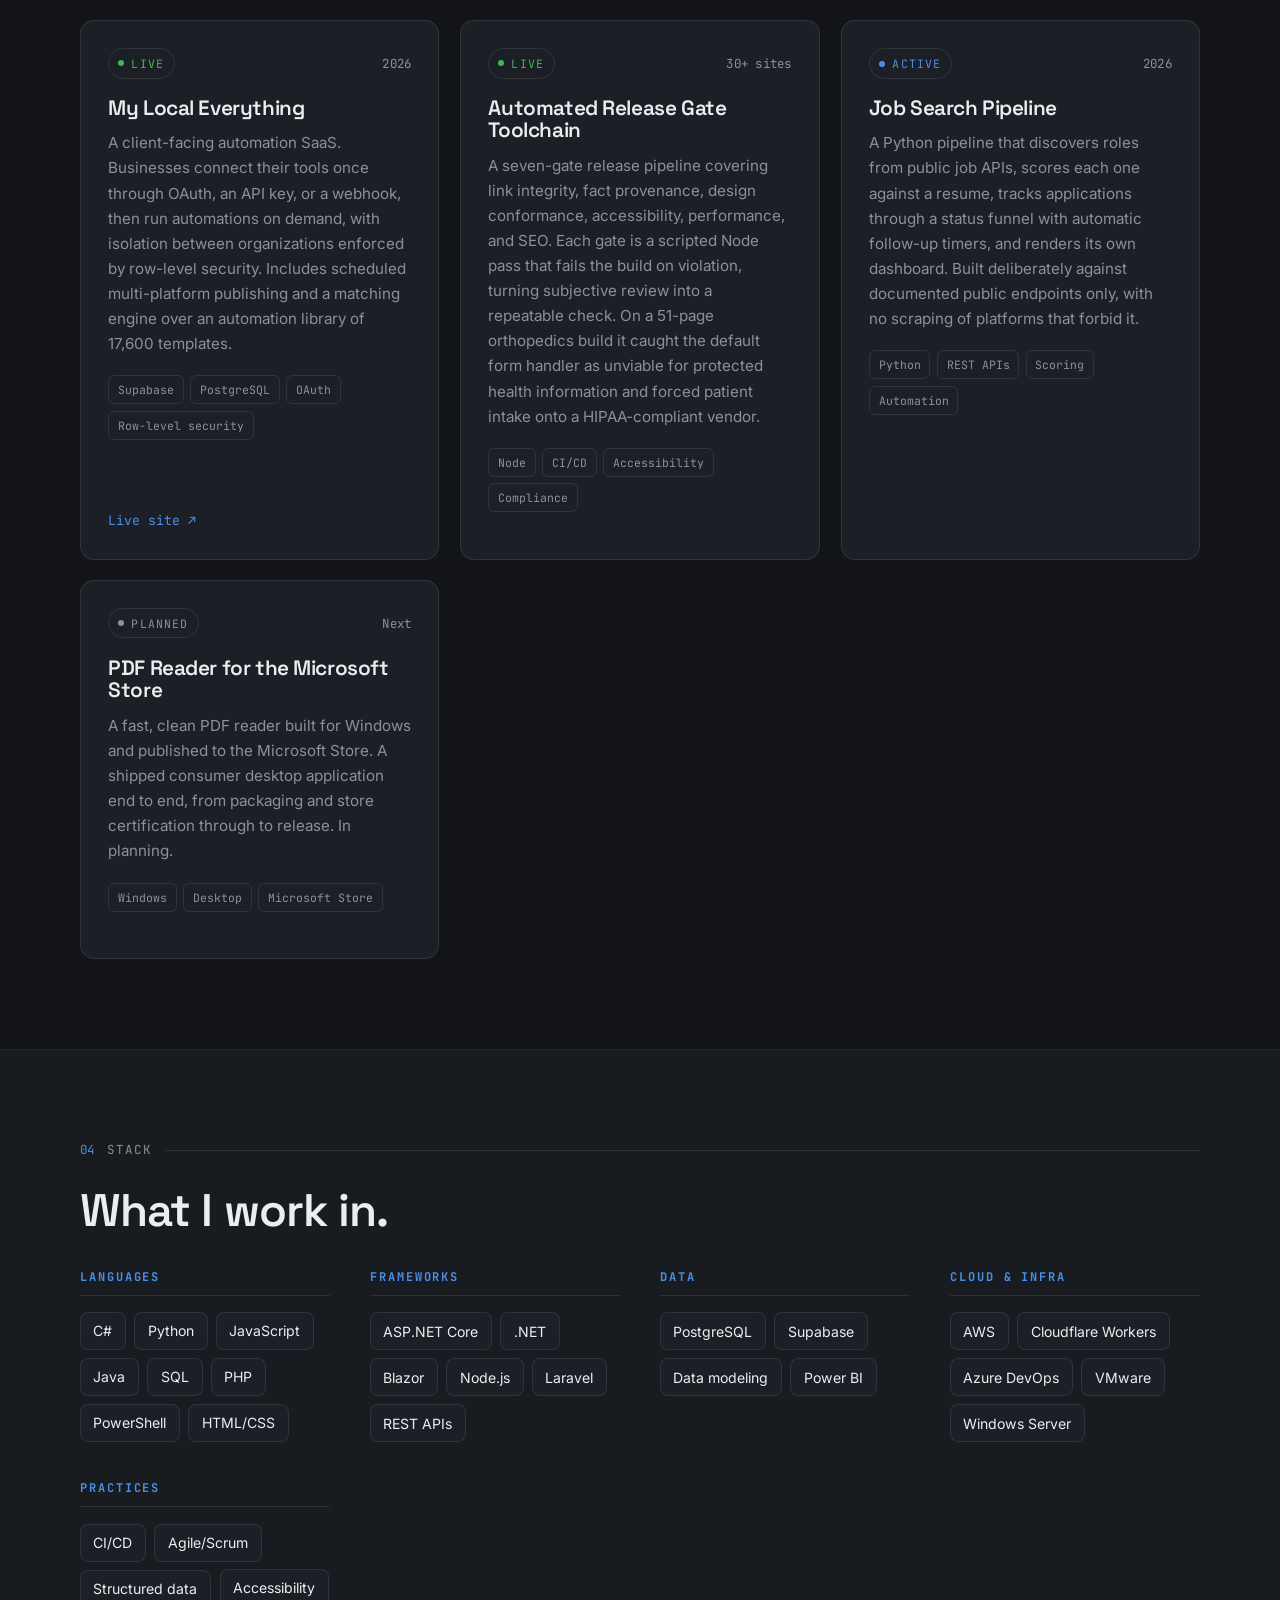
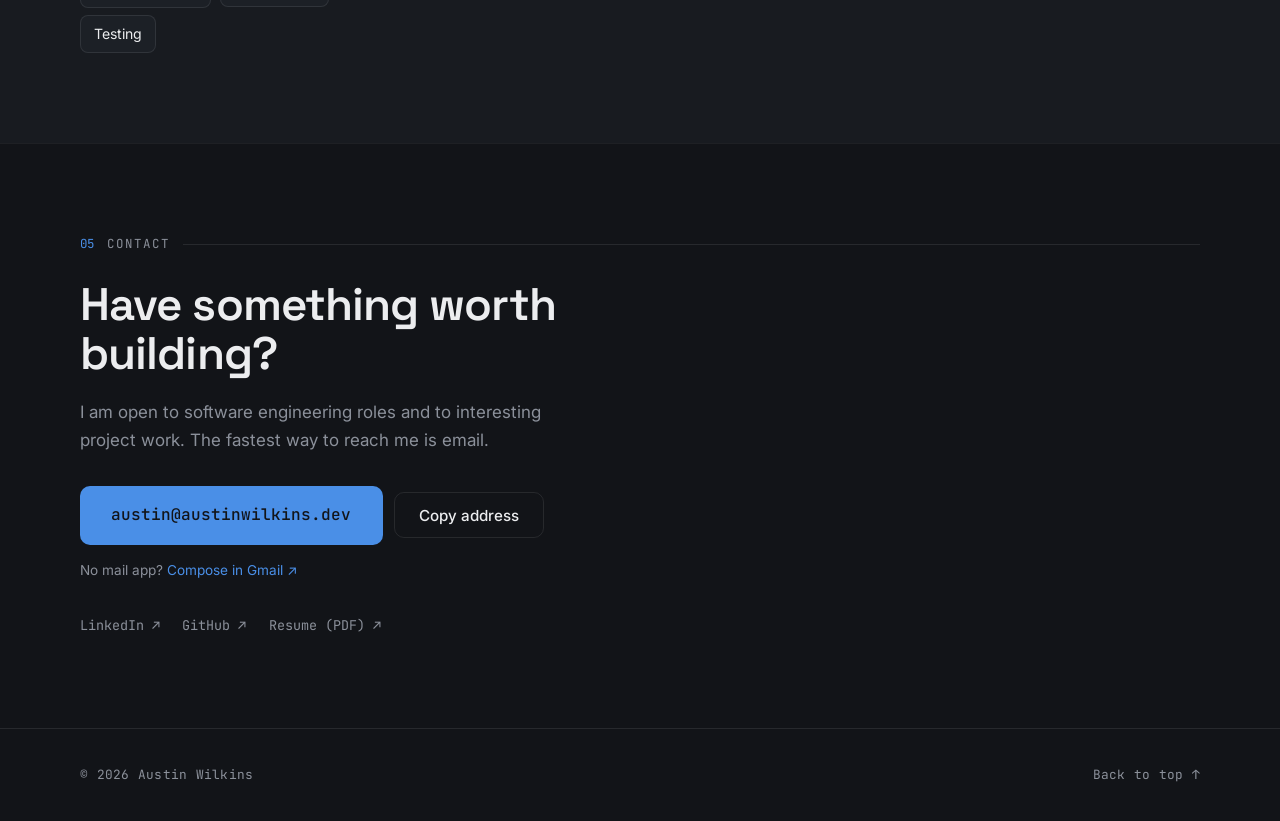
==== commit 0028f471: "Add a Gmail compose escape hatch to the contact section mailto: stays the primary action because it " ====
--- a/index.html
+++ b/index.html
@@ -498,6 +498,14 @@
                   data-email="austin@austinwilkins.dev">Copy address</button>
         </div>
 
+        <!-- mailto: respects whatever mail client the visitor actually uses, so it
+             stays the primary action. This is the escape hatch for the many people
+             on Gmail whose browser has no mailto handler registered. -->
+        <p class="contact__alt">
+          No mail app? <a href="https://mail.google.com/mail/?view=cm&amp;fs=1&amp;to=austin@austinwilkins.dev"
+             target="_blank" rel="noopener">Compose in Gmail &#8599;</a>
+        </p>
+
         <!-- repeated here because the header icons are hidden on small screens -->
         <ul class="contact__links">
           <li><a href="https://www.linkedin.com/in/austin-r-wilkins/" target="_blank" rel="noopener">LinkedIn ↗</a></li>
--- a/assets/css/styles.css
+++ b/assets/css/styles.css
@@ -374,6 +374,9 @@
 .contact__title { margin-bottom: 1.2rem; }
 .contact__blurb { color: var(--muted); margin-bottom: 2rem; }
 .contact__actions { display: flex; flex-wrap: wrap; align-items: center; gap: .7rem; }
+.contact__alt { margin: .9rem 0 0; font-size: .85rem; color: var(--muted); }
+.contact__alt a { color: var(--accent); text-decoration: none; }
+.contact__alt a:hover { text-decoration: underline; text-underline-offset: 3px; }
 .contact__links { display: flex; flex-wrap: wrap; gap: 1.4rem; margin-top: 1.8rem; }
 .contact__links a {
   font-family: var(--font-mono); font-size: .84rem; color: var(--muted);
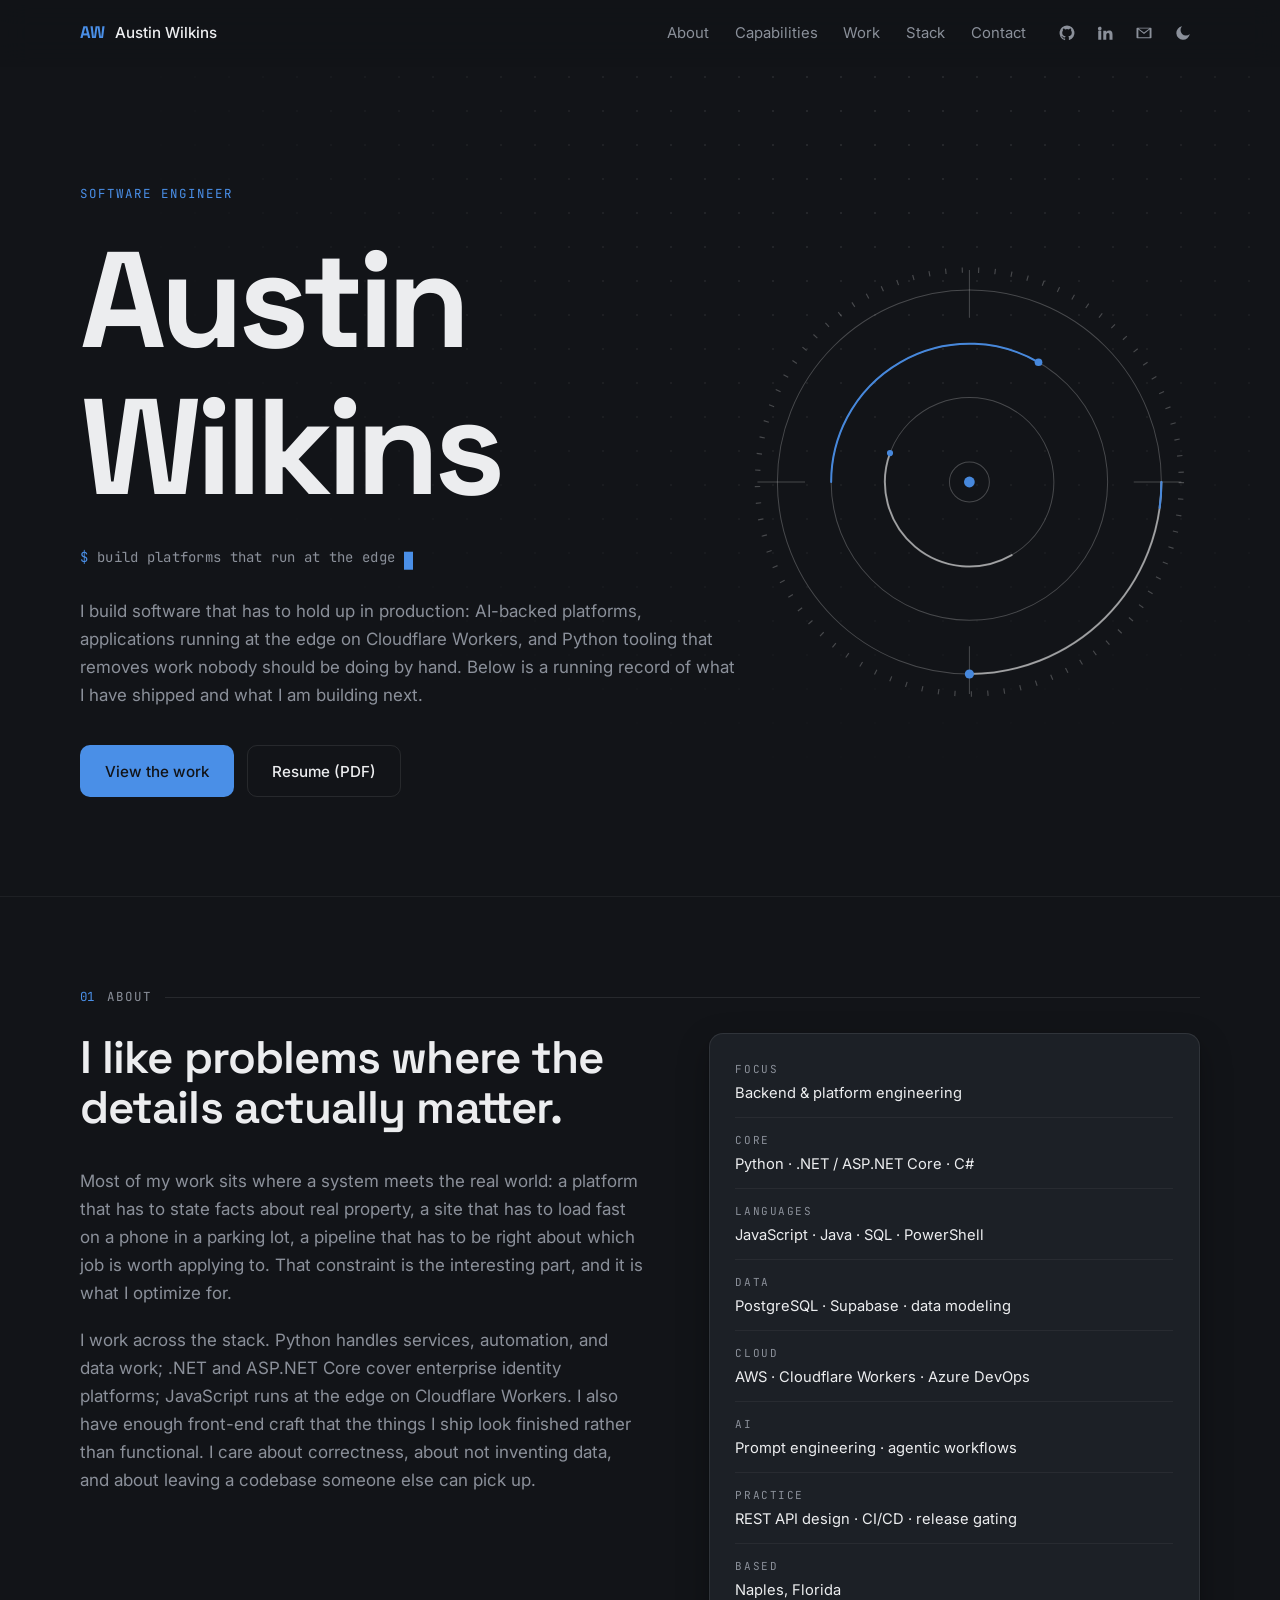
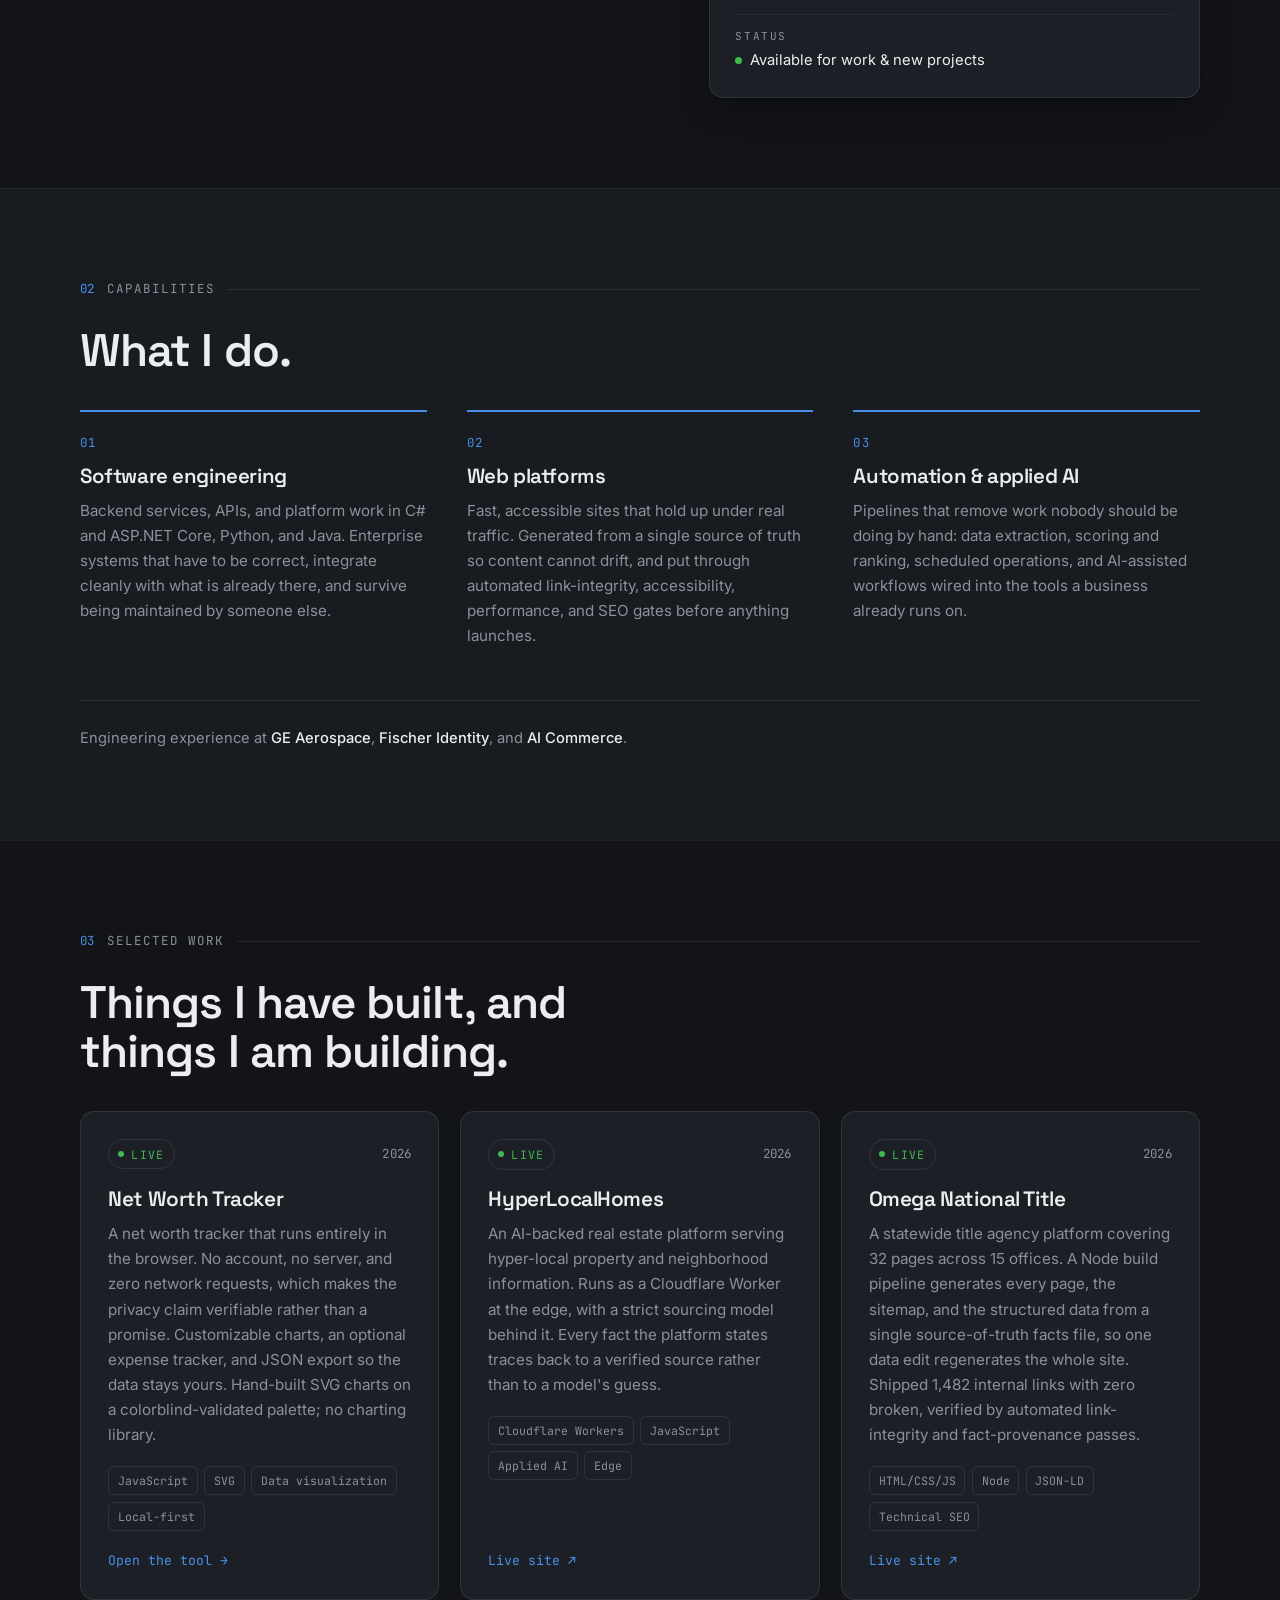
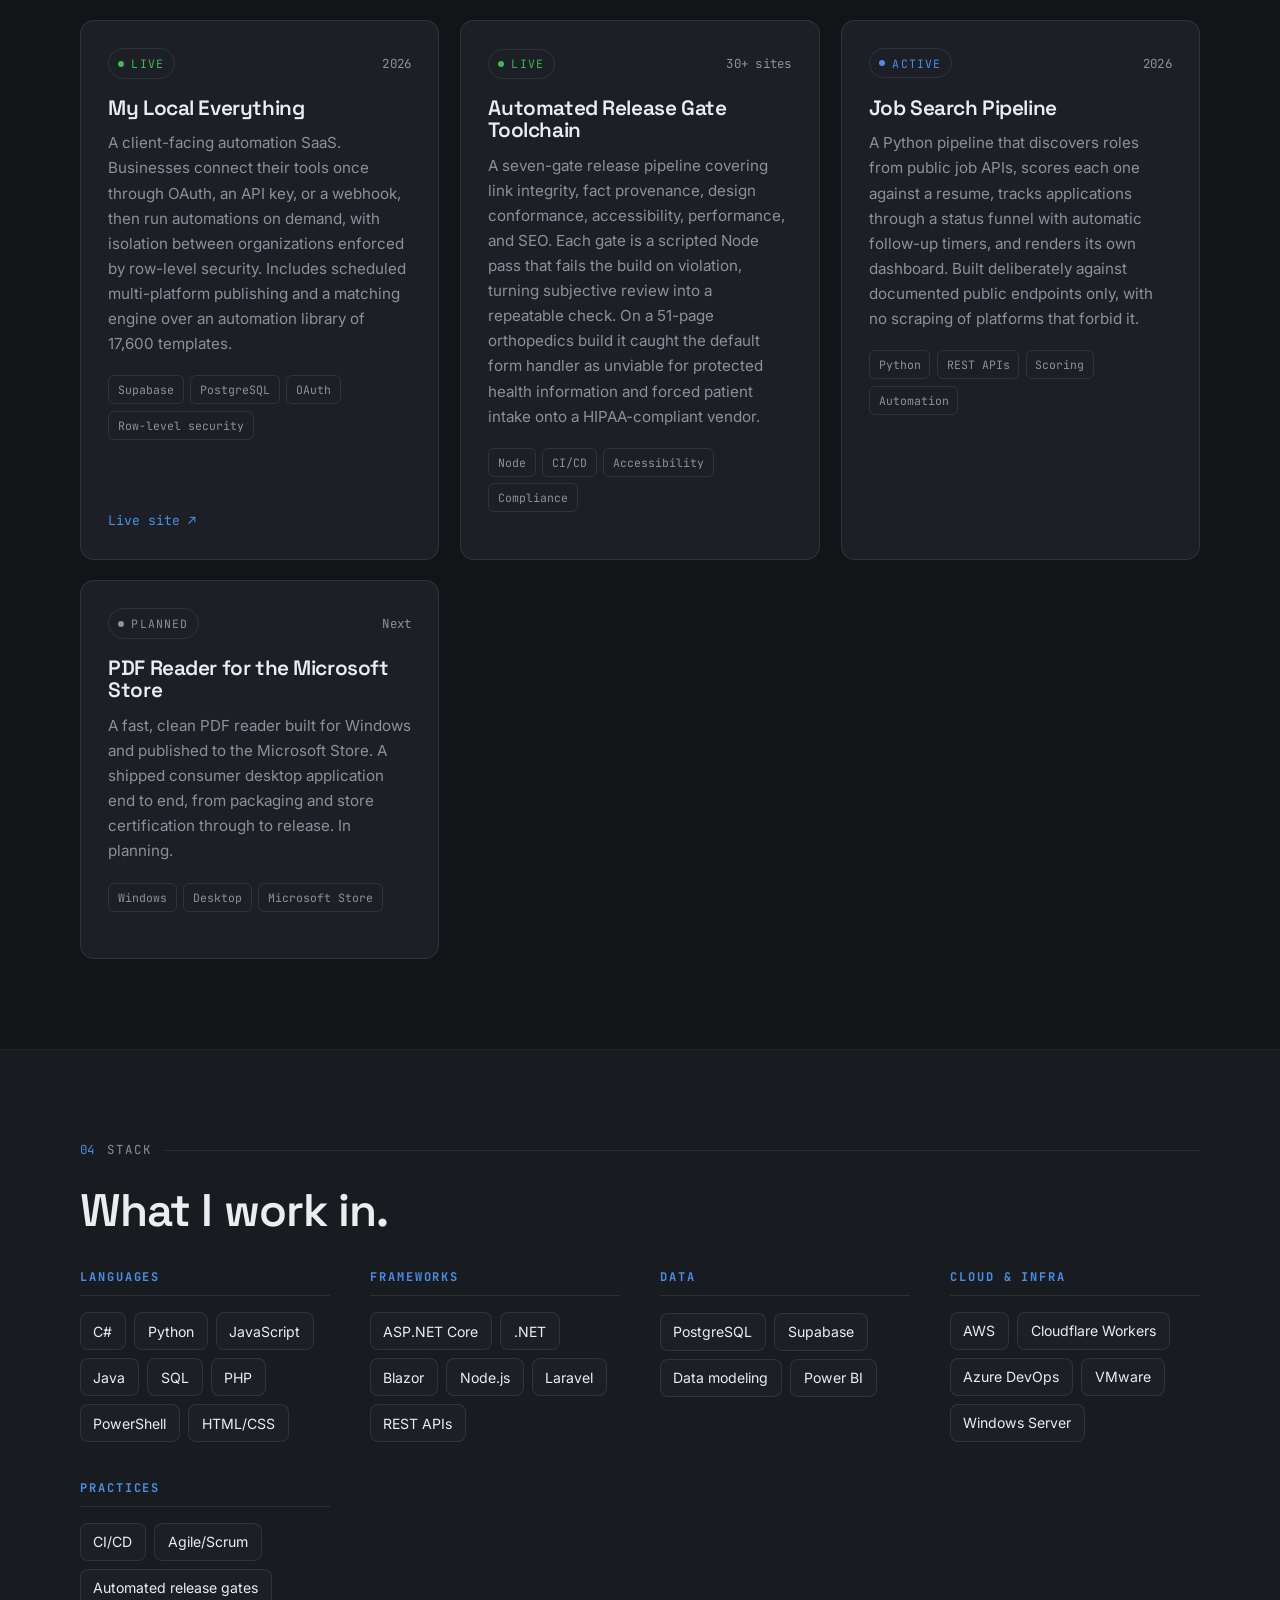
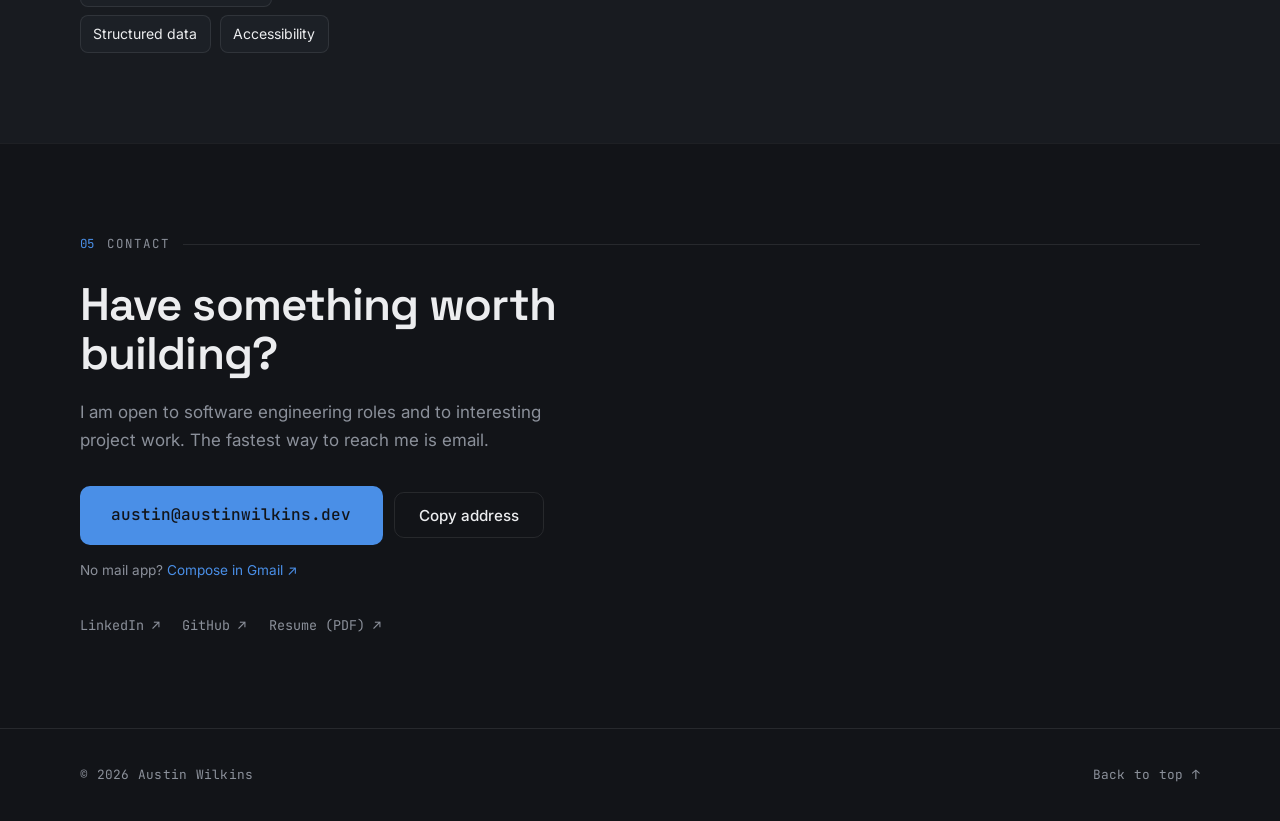
==== commit 45463b8e: "Replace the vague "Testing" practice with something the page proves "Testing" claims nothing in part" ====
--- a/index.html
+++ b/index.html
@@ -237,7 +237,7 @@
             <div><dt class="mono">Data</dt><dd>PostgreSQL · Supabase · data modeling</dd></div>
             <div><dt class="mono">Cloud</dt><dd>AWS · Cloudflare Workers · Azure DevOps</dd></div>
             <div><dt class="mono">AI</dt><dd>Prompt engineering · agentic workflows</dd></div>
-            <div><dt class="mono">Practice</dt><dd>REST API design · CI/CD · testing</dd></div>
+            <div><dt class="mono">Practice</dt><dd>REST API design · CI/CD · release gating</dd></div>
             <div><dt class="mono">Based</dt><dd>Naples, Florida</dd></div>
             <div><dt class="mono">Status</dt><dd><span class="dot"></span>Available for work &amp; new projects</dd></div>
           </dl>
@@ -476,7 +476,7 @@
         </div>
         <div class="stack__group reveal">
           <h3 class="mono stack__head">Practices</h3>
-          <ul class="chips"><li>CI/CD</li><li>Agile/Scrum</li><li>Structured data</li><li>Accessibility</li><li>Testing</li></ul>
+          <ul class="chips"><li>CI/CD</li><li>Agile/Scrum</li><li>Automated release gates</li><li>Structured data</li><li>Accessibility</li></ul>
         </div>
       </div>
     </div>
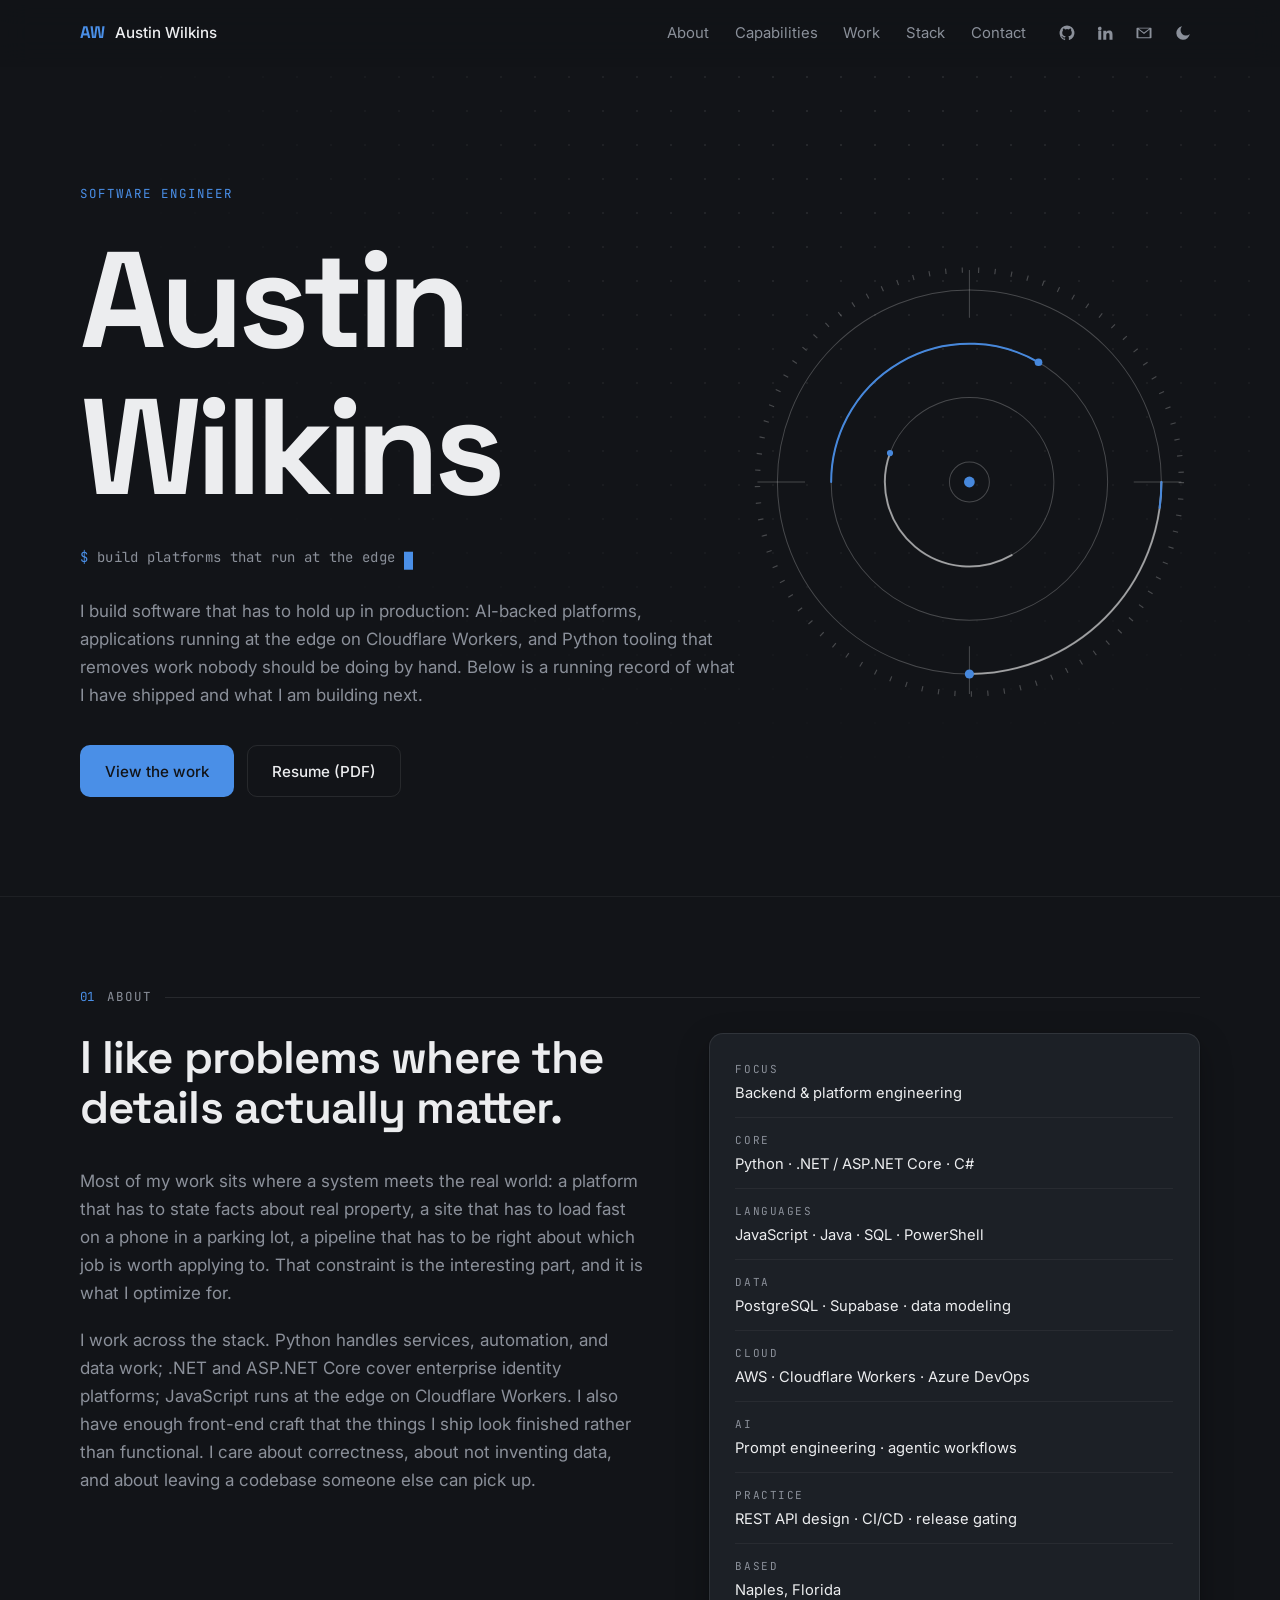
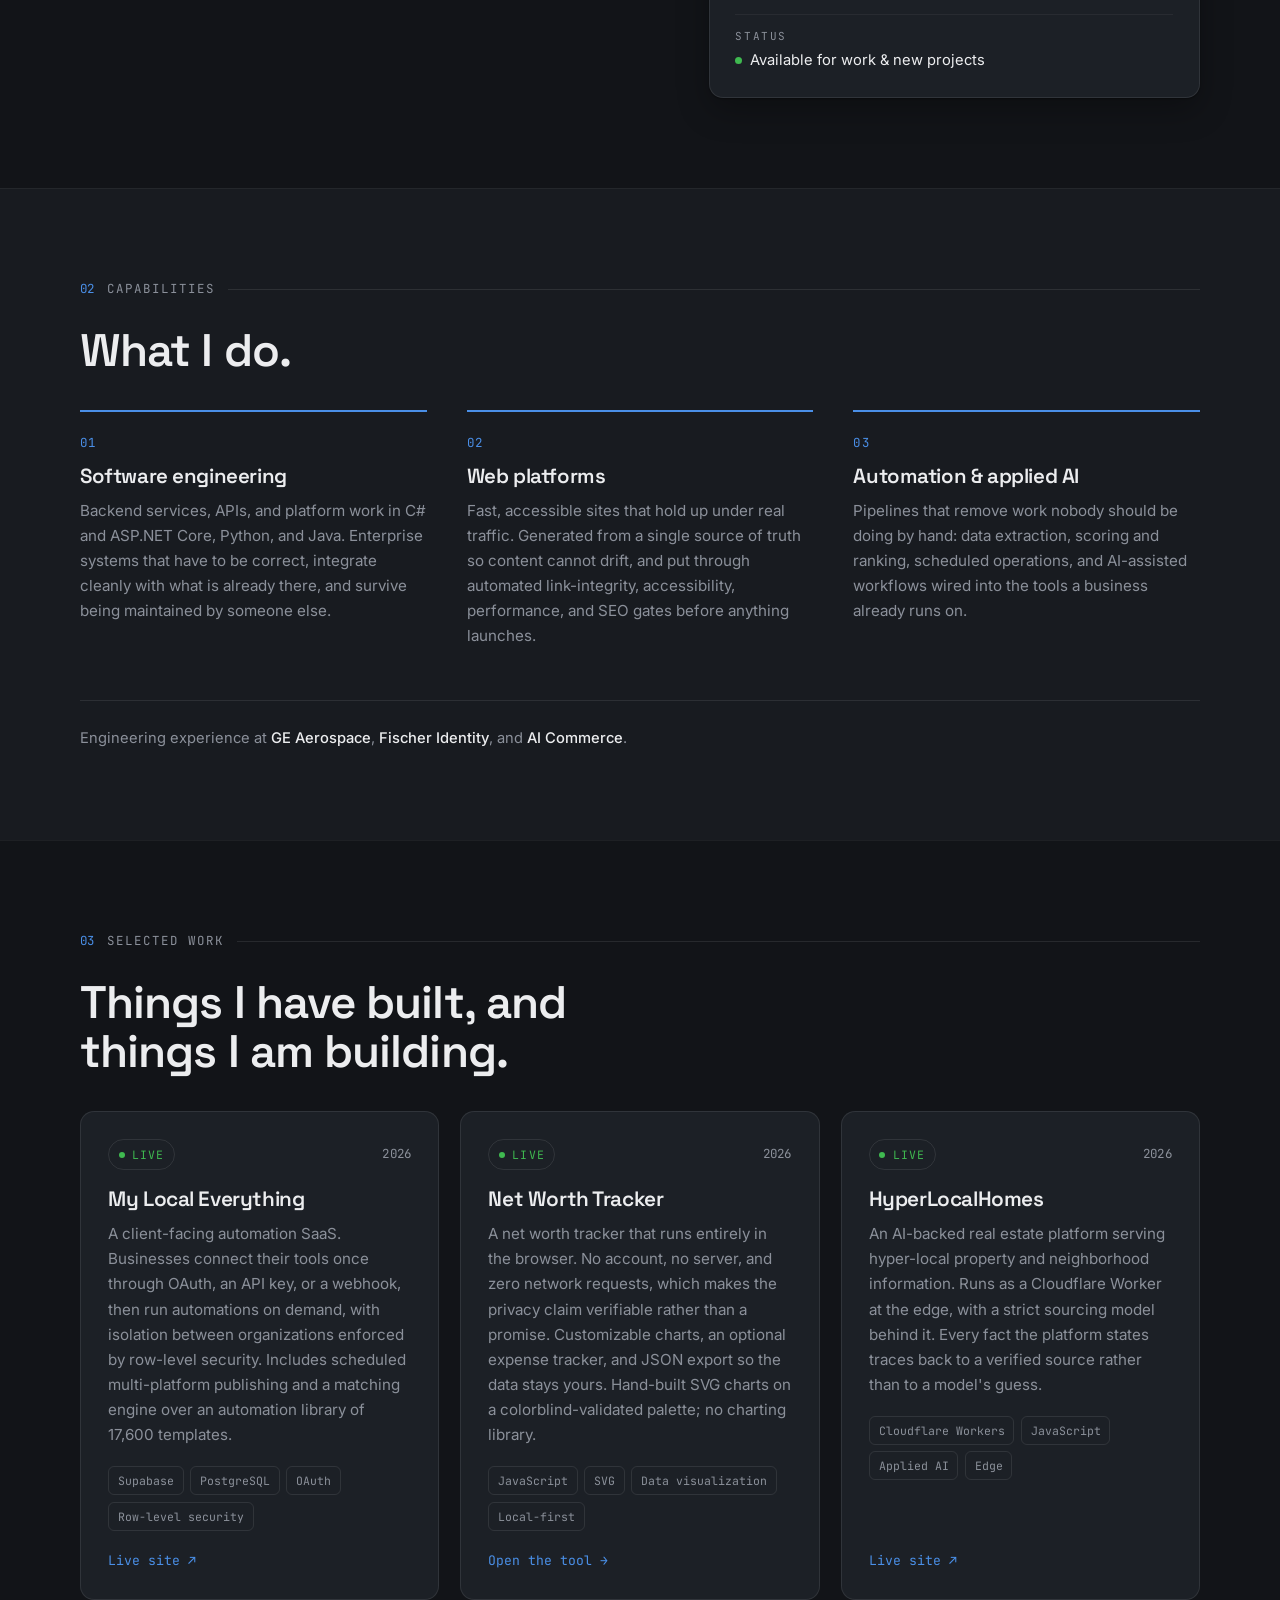
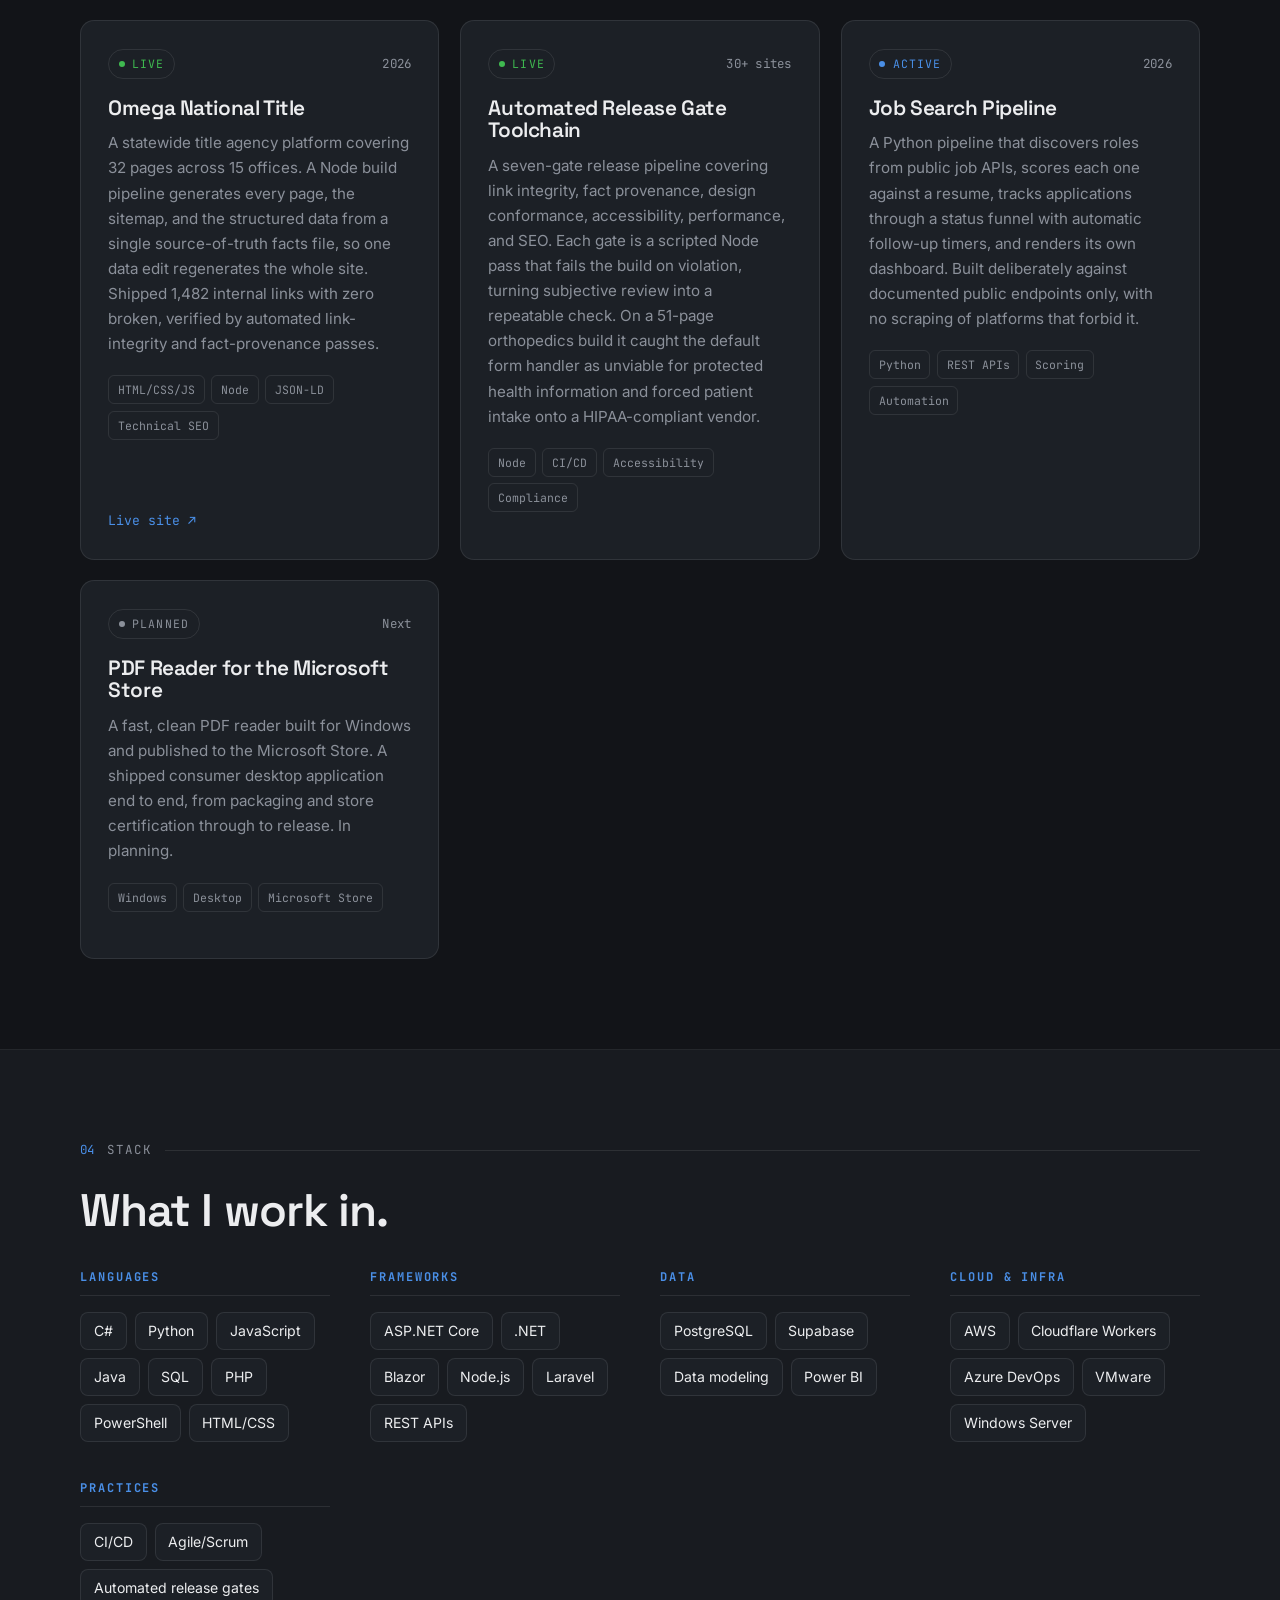
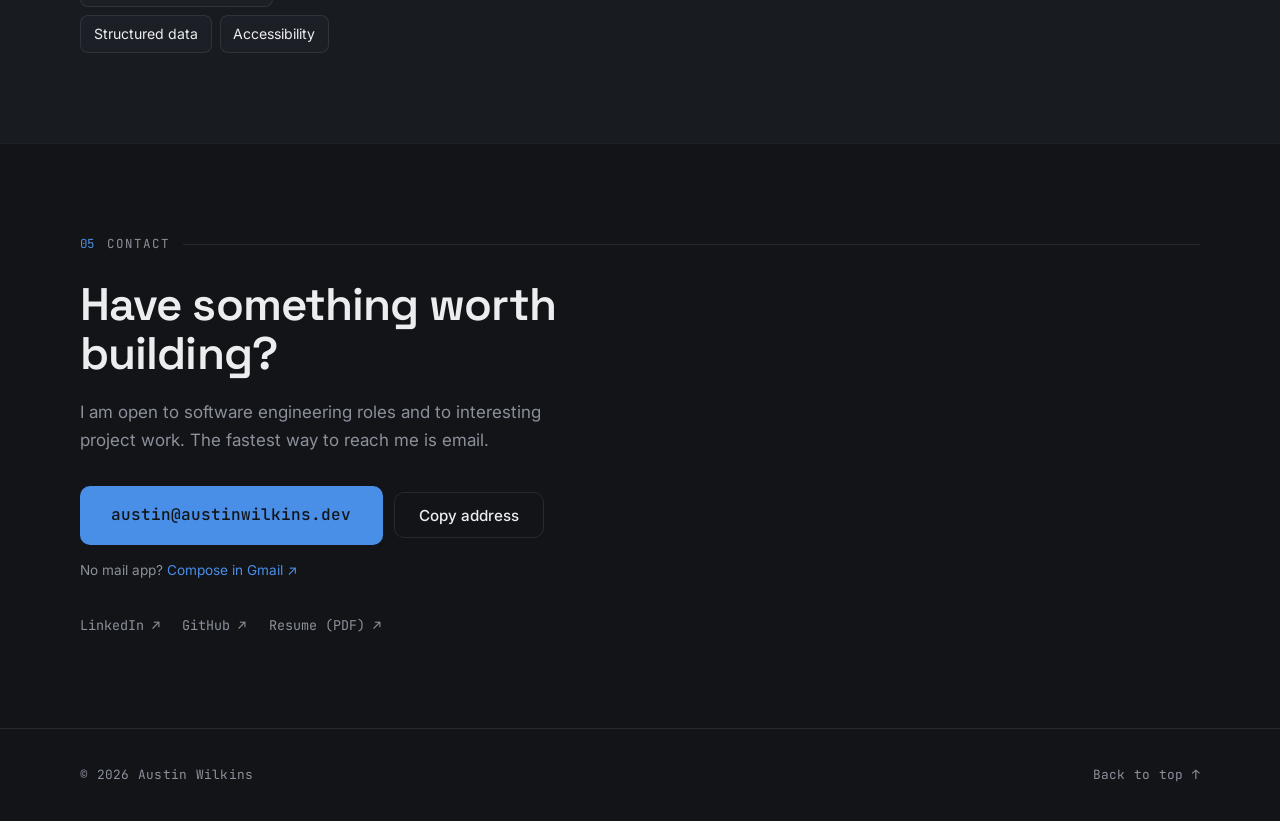
==== commit c2b8f2c1: "Lead the Work section with My Local Everything Co-Authored-By: Claude Opus 5 (1M context) <noreply@a" ====
--- a/index.html
+++ b/index.html
@@ -312,6 +312,27 @@
             <span class="status is-live"><span class="status__dot"></span>Live</span>
             <span class="mono card__year">2026</span>
           </header>
+          <h3 class="card__title">My Local Everything</h3>
+          <p class="card__desc">
+            A client-facing automation SaaS. Businesses connect their tools once through OAuth,
+            an API key, or a webhook, then run automations on demand, with isolation between
+            organizations enforced by row-level security. Includes scheduled multi-platform
+            publishing and a matching engine over an automation library of 17,600 templates.
+          </p>
+          <ul class="tags">
+            <li>Supabase</li><li>PostgreSQL</li><li>OAuth</li><li>Row-level security</li>
+          </ul>
+          <div class="card__links">
+            <a class="card__link" href="https://mylocaleverything.com" target="_blank" rel="noopener"
+               aria-label="My Local Everything, live site (opens in a new tab)">Live site ↗</a>
+          </div>
+        </article>
+
+        <article class="card reveal">
+          <header class="card__head">
+            <span class="status is-live"><span class="status__dot"></span>Live</span>
+            <span class="mono card__year">2026</span>
+          </header>
           <h3 class="card__title">Net Worth Tracker</h3>
           <p class="card__desc">
             A net worth tracker that runs entirely in the browser. No account, no server, and
@@ -370,26 +391,6 @@
           </div>
         </article>
 
-        <article class="card reveal">
-          <header class="card__head">
-            <span class="status is-live"><span class="status__dot"></span>Live</span>
-            <span class="mono card__year">2026</span>
-          </header>
-          <h3 class="card__title">My Local Everything</h3>
-          <p class="card__desc">
-            A client-facing automation SaaS. Businesses connect their tools once through OAuth,
-            an API key, or a webhook, then run automations on demand, with isolation between
-            organizations enforced by row-level security. Includes scheduled multi-platform
-            publishing and a matching engine over an automation library of 17,600 templates.
-          </p>
-          <ul class="tags">
-            <li>Supabase</li><li>PostgreSQL</li><li>OAuth</li><li>Row-level security</li>
-          </ul>
-          <div class="card__links">
-            <a class="card__link" href="https://mylocaleverything.com" target="_blank" rel="noopener"
-               aria-label="My Local Everything, live site (opens in a new tab)">Live site ↗</a>
-          </div>
-        </article>
 
         <article class="card reveal">
           <header class="card__head">
